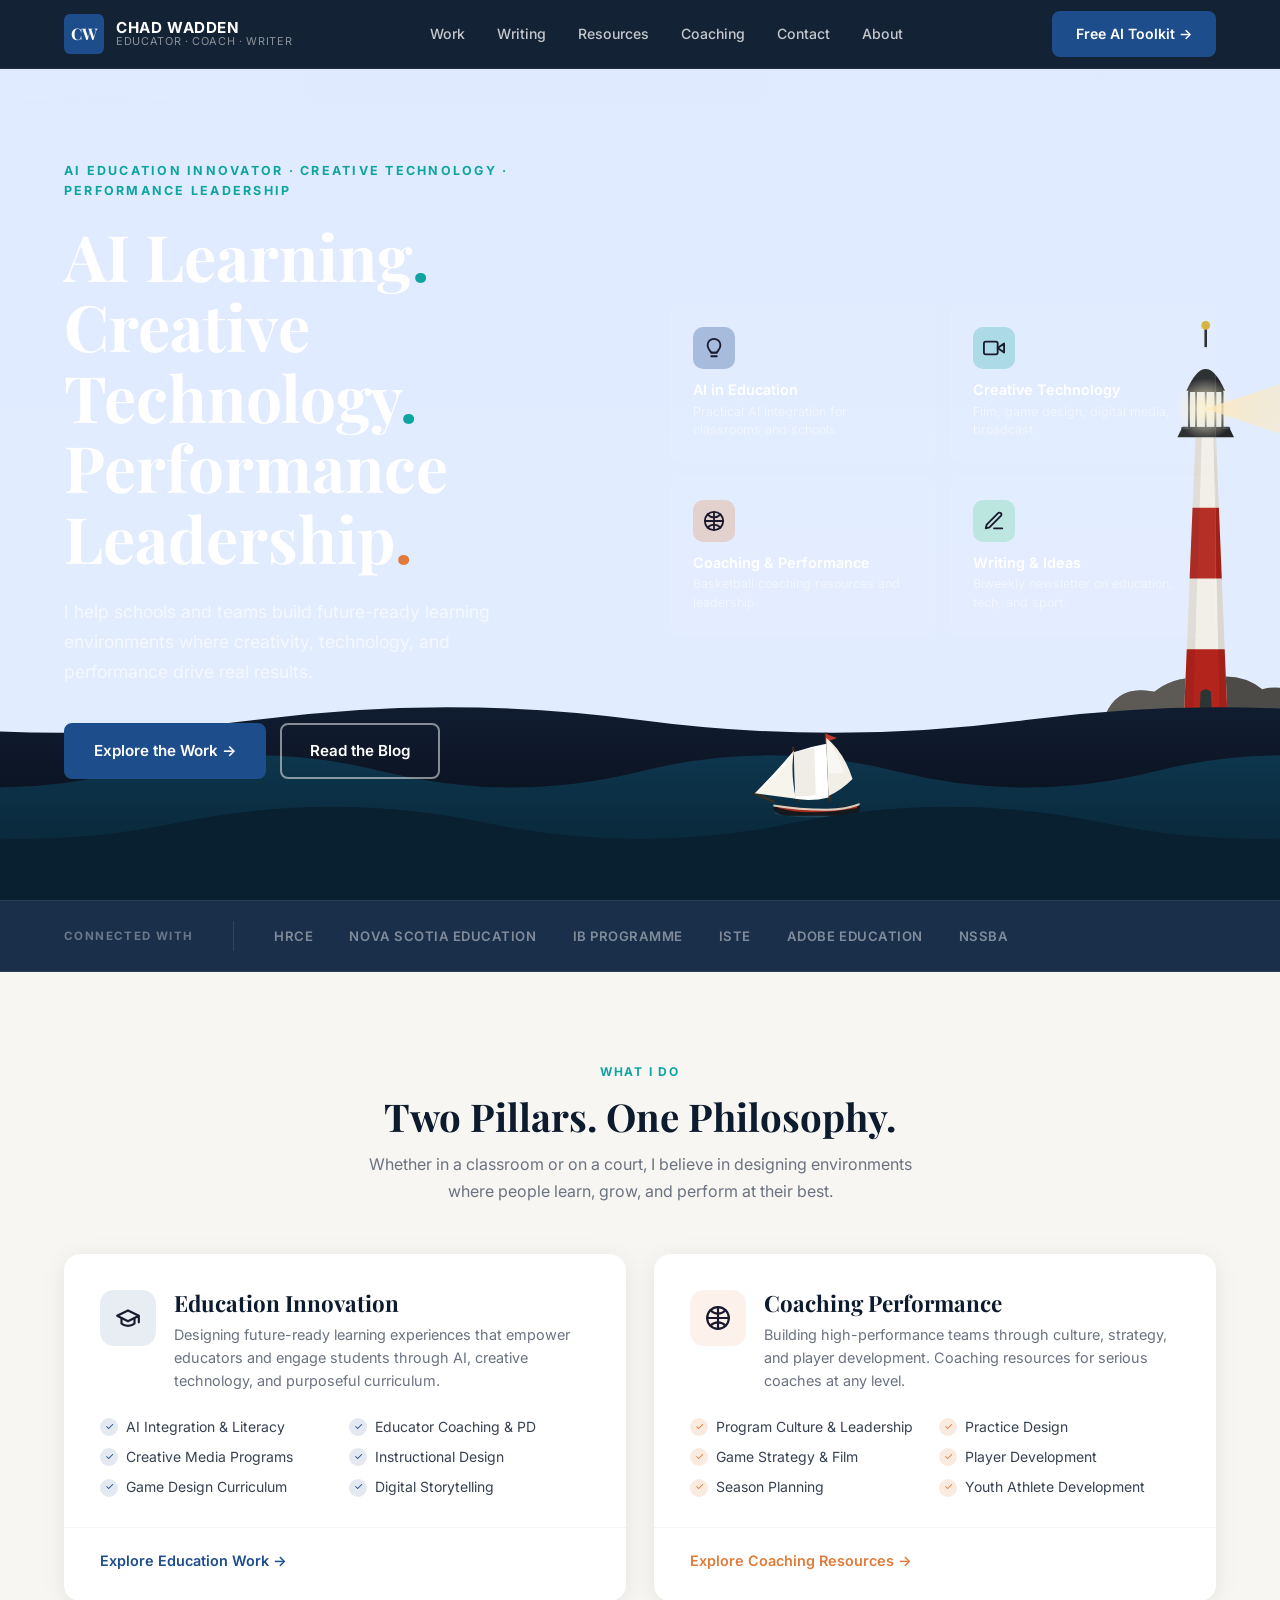
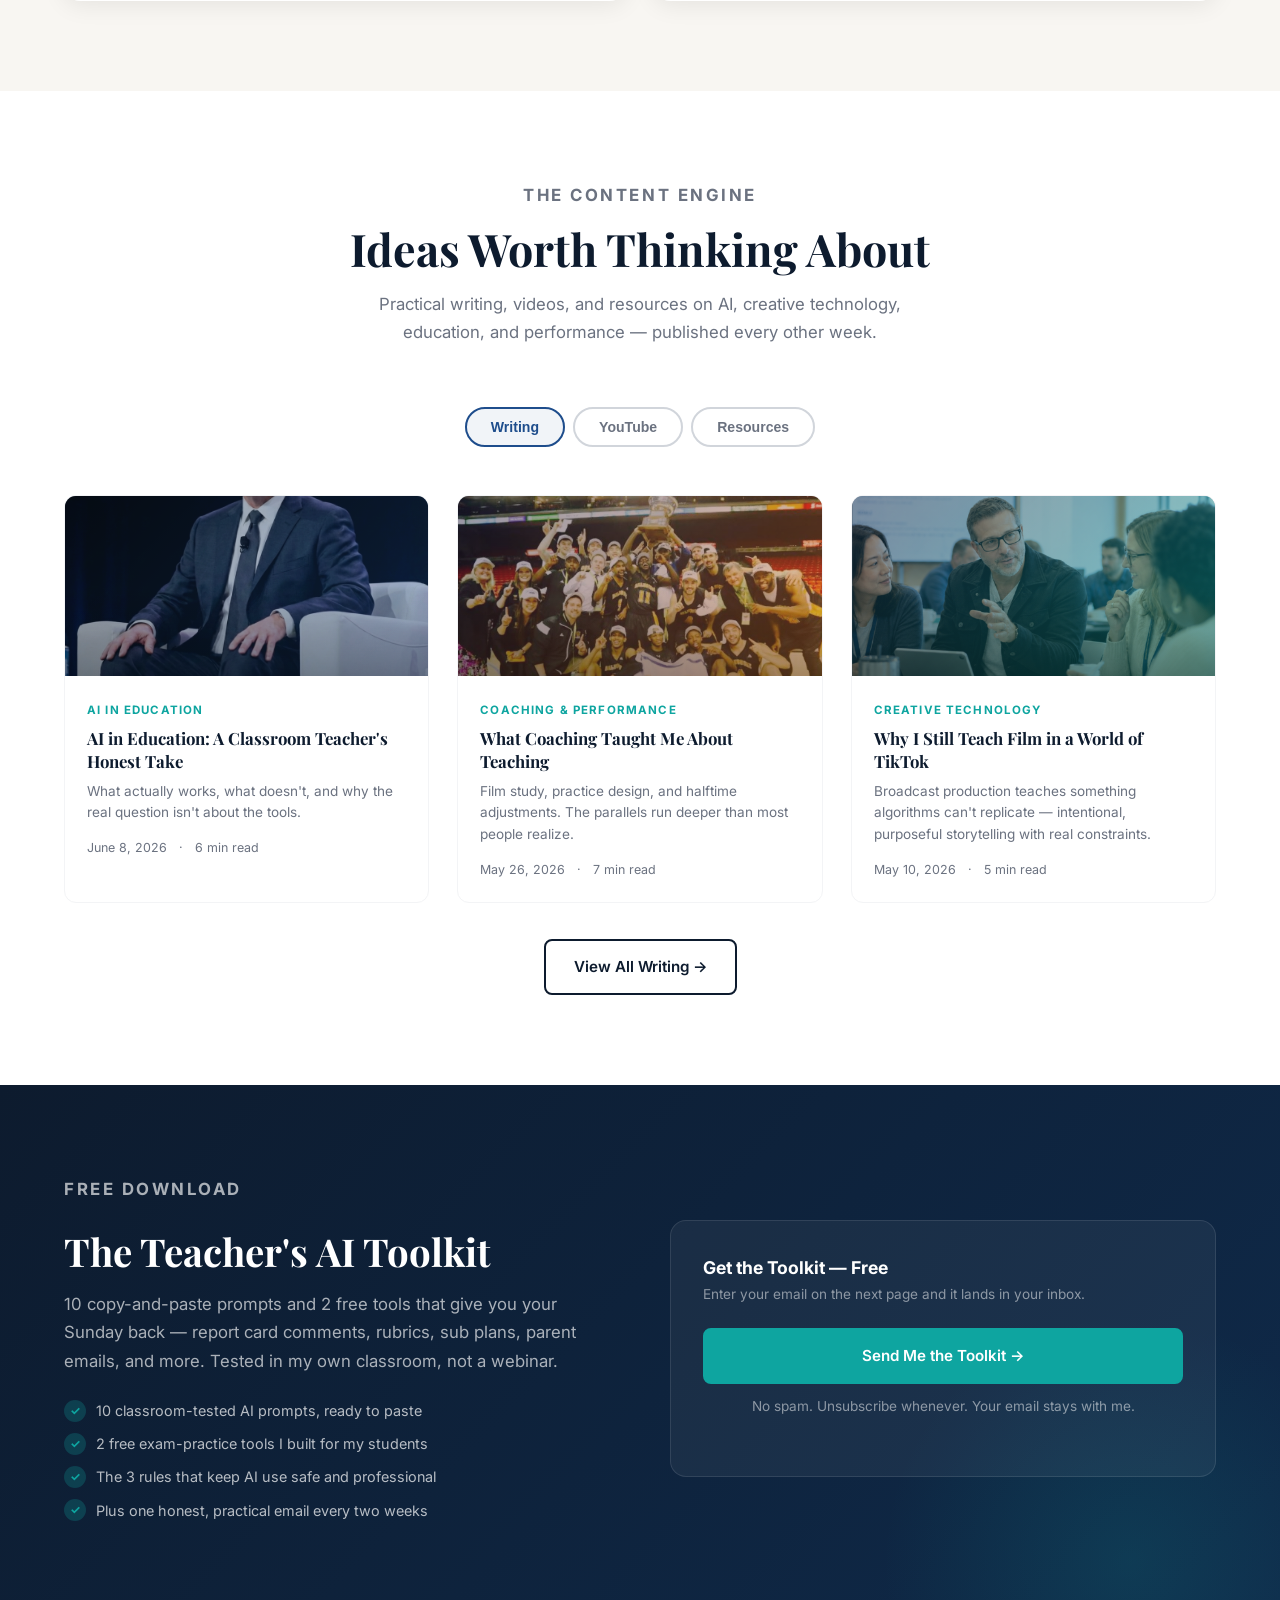
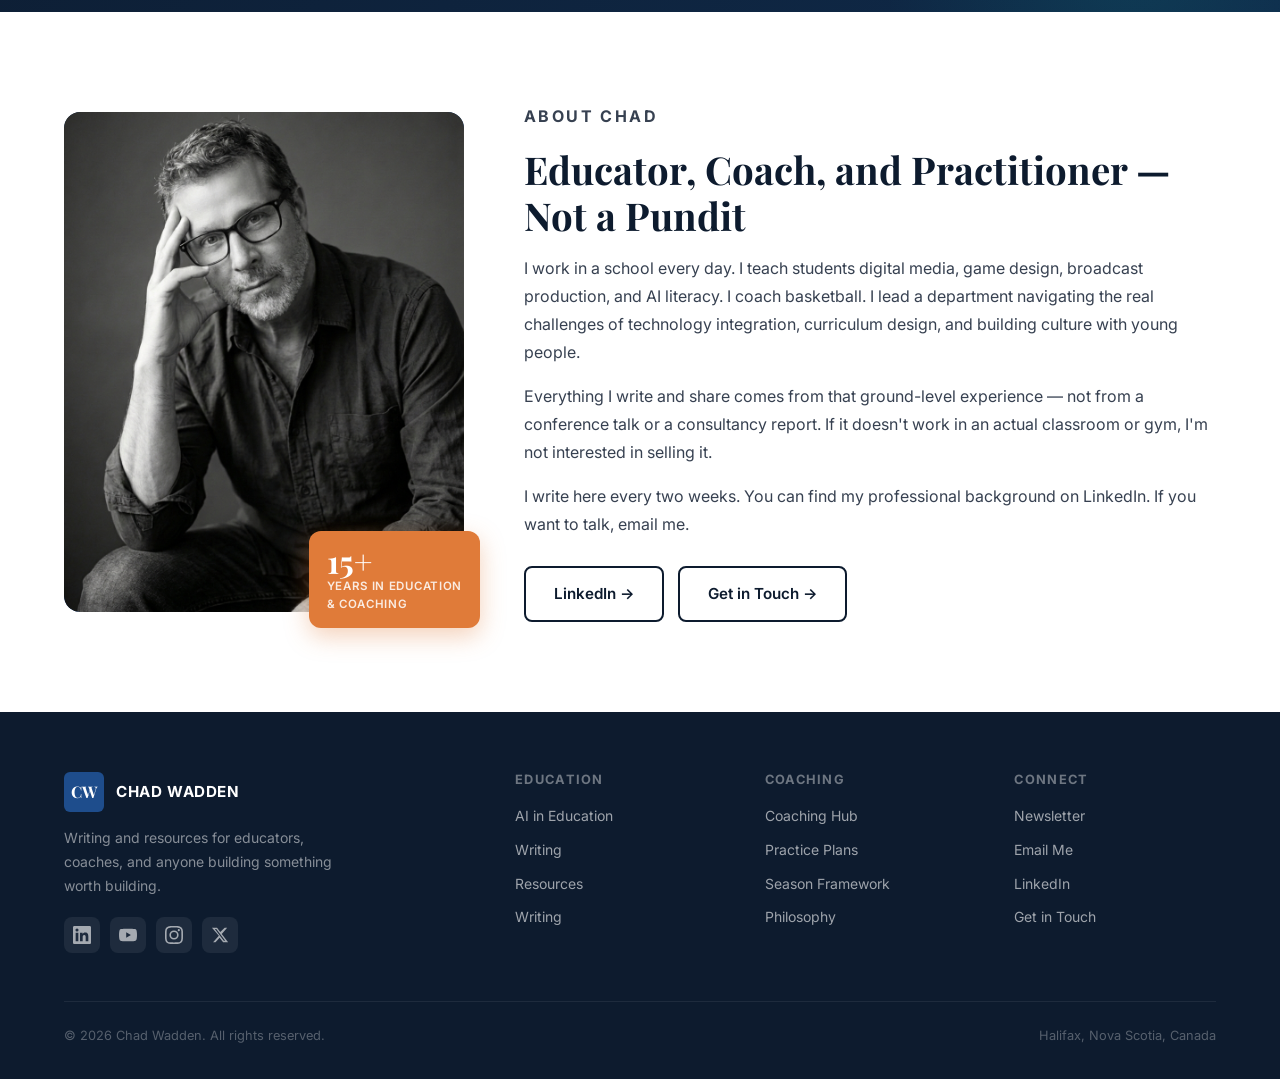
==== index.html @ 3db41a9b "Redesign lighthouse tower to look like a real lighthouse Was a straight rectangle with six thin even" ====
<!DOCTYPE html>
<html lang="en">
<head>
  <meta charset="UTF-8">
  <meta name="viewport" content="width=device-width, initial-scale=1.0">
  <title>Chad Wadden — AI Learning. Creative Technology. Performance Leadership.</title>
  <meta name="description" content="Educator, department head, coach, and writer. Helping schools and teams build future-ready learning environments where creativity, technology, and performance drive real results.">
  <meta name="author" content="Chad Wadden">

  <!-- Open Graph -->
  <meta property="og:title" content="Chad Wadden">
  <meta property="og:description" content="AI Learning. Creative Technology. Performance Leadership.">
  <meta property="og:type" content="website">
  <meta property="og:url" content="https://chadwadden.ca">

  <!-- Fonts -->
  <link rel="icon" href="/favicon.svg" type="image/svg+xml">
  <link rel="preconnect" href="https://fonts.googleapis.com">
  <link rel="preconnect" href="https://fonts.gstatic.com" crossorigin>
  <link href="https://fonts.googleapis.com/css2?family=Playfair+Display:wght@700&family=Inter:wght@400;500;600;700&display=swap" rel="stylesheet">

  <link rel="stylesheet" href="css/style.css">
  <!-- Google Analytics -->
  <script async src="https://www.googletagmanager.com/gtag/js?id=G-JR7LL2L3DE"></script>
  <script>
    window.dataLayer = window.dataLayer || [];
    function gtag(){dataLayer.push(arguments);}
    gtag('js', new Date());
    gtag('config', 'G-JR7LL2L3DE');
  </script>
</head>
<body>

  <!-- ============================================
       NAVIGATION
       ============================================ -->
  <nav id="navbar">
    <div class="nav-inner">
      <a href="/" class="nav-logo" aria-label="Chad Wadden Home">
        <div class="logo-mark">CW</div>
        <div class="logo-text">
          <span class="name">Chad Wadden</span>
          <span class="tagline-sm">Educator · Coach · Writer</span>
        </div>
      </a>

      <ul class="nav-links">
        <li><a href="#pillars">Work</a></li>
        <li><a href="blog/">Writing</a></li>
        <li><a href="resources/">Resources</a></li>
        <li><a href="coaching/">Coaching</a></li>
        <li><a href="mailto:chad.aigroove@gmail.com">Contact</a></li>
        <li><a href="#about-strip">About</a></li>
      </ul>

      <div class="nav-cta">
        <a href="https://chad-wadden.kit.com/608f830f78" class="btn btn-primary">Free AI Toolkit →</a>
      </div>

      <button class="nav-hamburger" id="hamburger" aria-label="Open menu">
        <span></span><span></span><span></span>
      </button>
    </div>
  </nav>

  <!-- ============================================
       HERO
       ============================================ -->
  <section id="hero">
    <div class="hero-scene" aria-hidden="true">
      <svg viewBox="0 0 1200 700" preserveAspectRatio="xMidYMax slice" xmlns="http://www.w3.org/2000/svg">
        <defs>
          <linearGradient id="skyStorm" x1="0" y1="0" x2="0" y2="1">
            <stop offset="0%" stop-color="#0a0f1c"/>
            <stop offset="55%" stop-color="#131f33"/>
            <stop offset="100%" stop-color="#1a2f4a"/>
          </linearGradient>
          <linearGradient id="skyCalm" x1="0" y1="0" x2="0" y2="1">
            <stop offset="0%" stop-color="#0d1b2e"/>
            <stop offset="55%" stop-color="#0f2e42"/>
            <stop offset="100%" stop-color="#0ea5a0" stop-opacity="0.35"/>
          </linearGradient>
          <linearGradient id="waterStorm" x1="0" y1="0" x2="0" y2="1">
            <stop offset="0%" stop-color="#101c30"/>
            <stop offset="100%" stop-color="#060a12"/>
          </linearGradient>
          <linearGradient id="waterCalm" x1="0" y1="0" x2="0" y2="1">
            <stop offset="0%" stop-color="#0d3b52"/>
            <stop offset="100%" stop-color="#082436"/>
          </linearGradient>
          <radialGradient id="beamGrad" cx="0%" cy="50%" r="100%">
            <stop offset="0%" stop-color="#ffe9b8" stop-opacity="0.85"/>
            <stop offset="100%" stop-color="#ffe9b8" stop-opacity="0"/>
          </radialGradient>
          <radialGradient id="lampGlow" cx="50%" cy="50%" r="50%">
            <stop offset="0%" stop-color="#fff3d0" stop-opacity="1"/>
            <stop offset="100%" stop-color="#fff3d0" stop-opacity="0"/>
          </radialGradient>
        </defs>

        <!-- sky -->
        <rect class="scene-sky-storm" x="0" y="0" width="1200" height="700" fill="url(#skyStorm)"/>
        <rect class="scene-sky-calm" x="0" y="0" width="1200" height="700" fill="url(#skyCalm)"/>

        <!-- stars (fade in as storm clears) -->
        <g class="scene-stars">
          <circle cx="120" cy="80" r="1.6" fill="#fff"/>
          <circle cx="260" cy="140" r="1.2" fill="#fff"/>
          <circle cx="420" cy="60" r="1.4" fill="#fff"/>
          <circle cx="610" cy="120" r="1.1" fill="#fff"/>
          <circle cx="760" cy="70" r="1.6" fill="#fff"/>
          <circle cx="340" cy="200" r="1" fill="#fff"/>
          <circle cx="880" cy="150" r="1.3" fill="#fff"/>
          <circle cx="1000" cy="90" r="1.5" fill="#fff"/>
        </g>

        <!-- storm clouds (fade out) -->
        <g class="scene-clouds" fill="#0a1220">
          <ellipse cx="180" cy="110" rx="140" ry="34" opacity="0.6"/>
          <ellipse cx="520" cy="70" rx="180" ry="40" opacity="0.55"/>
          <ellipse cx="900" cy="120" rx="160" ry="36" opacity="0.5"/>
          <ellipse cx="1080" cy="60" rx="120" ry="28" opacity="0.5"/>
        </g>

        <!-- lightning flash overlay -->
        <g class="scene-storm-fx">
          <rect class="scene-lightning" x="0" y="0" width="1200" height="700" fill="#dfe9ff"/>
        </g>

        <!-- lighthouse -->
        <g class="scene-lighthouse">
          <!-- rocky point the lighthouse stands on -->
          <path d="M 962,556 Q 972,532 1000,538 Q 1018,524 1042,528 Q 1066,522 1084,536 Q 1108,530 1120,552 Q 1130,574 1116,600 Q 1104,626 1076,640 Q 1050,652 1024,644 Q 994,636 976,612 Q 958,588 962,556 Z" fill="#4d4b47"/>
          <path d="M 962,556 Q 972,532 1000,538 Q 1018,524 1042,528 Q 1038,558 1020,582 Q 998,604 976,612 Q 958,588 962,556 Z" fill="#66635c" opacity="0.65"/>
          <path d="M 1024,644 Q 1050,652 1076,640 Q 1104,626 1116,600 Q 1104,618 1082,630 Q 1054,642 1024,644 Z" fill="#2b2a27" opacity="0.55"/>
          <ellipse cx="960" cy="602" rx="10" ry="6" fill="#3a3936" opacity="0.8"/>
          <ellipse cx="1118" cy="588" rx="8" ry="5" fill="#3a3936" opacity="0.7"/>
          <!-- tapered tower: wider at the base, narrow at the gallery -->
          <path d="M 1023,560 L 1032,340 L 1048,340 L 1057,560 Z" fill="#f2efe8"/>
          <path d="M 1023,560 L 1025.25,505 L 1054.75,505 L 1057,560 Z" fill="#b3241c"/>
          <path d="M 1027.5,450 L 1029.75,395 L 1050.25,395 L 1052.5,450 Z" fill="#b3241c"/>
          <!-- subtle shaded side for roundness -->
          <path d="M 1023,560 L 1032,340 L 1037,340 L 1030,560 Z" fill="#000000" opacity="0.08"/>
          <path d="M 1046,340 L 1048,340 L 1057,560 L 1051,560 Z" fill="#000000" opacity="0.1"/>
          <!-- door -->
          <path d="M 1035,560 L 1036,538 Q 1040,534 1044,538 L 1045,560 Z" fill="#2d3436"/>
          <!-- gallery (walkway ring below the lamp room) -->
          <path d="M 1018,340 L 1062,340 L 1058,332 L 1022,332 Z" fill="#232629"/>
          <line x1="1021" y1="333" x2="1059" y2="333" stroke="#3a3f44" stroke-width="1.4"/>
          <!-- lamp room: glassed lantern -->
          <rect x="1027" y="304" width="26" height="29" rx="1" fill="#dce7ee" opacity="0.55"/>
          <rect x="1027" y="304" width="26" height="29" rx="1" fill="none" stroke="#232629" stroke-width="1.6"/>
          <line x1="1032.5" y1="304" x2="1032.5" y2="333" stroke="#232629" stroke-width="1.4"/>
          <line x1="1040" y1="304" x2="1040" y2="333" stroke="#232629" stroke-width="1.4"/>
          <line x1="1047.5" y1="304" x2="1047.5" y2="333" stroke="#232629" stroke-width="1.4"/>
          <!-- domed roof -->
          <path d="M 1025,304 Q 1040,270 1055,304 Z" fill="#232629"/>
          <!-- finial -->
          <line x1="1040" y1="270" x2="1040" y2="256" stroke="#232629" stroke-width="2"/>
          <circle cx="1040" cy="253" r="3.4" fill="#d4af37"/>
          <circle class="scene-lamp-glow" cx="1040" cy="318" r="24" fill="url(#lampGlow)"/>
          <g class="scene-beam" style="transform-origin: 1040px 318px;">
            <polygon points="1040,318 1220,258 1220,378" fill="url(#beamGrad)"/>
          </g>
        </g>

        <!-- water layers (parallax + storm/calm crossfade). Each path extends one
             extra hump past the viewBox on both sides so the drift animation
             never scrolls past the end of the shape and shows a seam. -->
        <g class="scene-wave-back">
          <path d="M-300,560 Q-150,540 0,560 T300,560 T600,560 T900,560 T1200,560 T1500,560 V700 H-300 Z" fill="url(#waterStorm)"/>
        </g>
        <g class="scene-wave-mid">
          <path d="M-200,600 Q-100,575 0,600 T200,600 T400,600 T600,600 T800,600 T1000,600 T1200,600 T1400,600 V700 H-200 Z" fill="url(#waterCalm)" opacity="0.85"/>
        </g>

        <!-- the Bluenose — a nod to home, position driven by scroll progress via CSS var --p -->
        <g class="scene-ship">
          <g class="scene-ship-tilt">
            <!-- wake -->
            <ellipse cx="-6" cy="26" rx="58" ry="6" fill="#dfe9ff" opacity="0.12"/>
            <!-- hull -->
            <path d="M -66 14 Q -68 26 -50 30 L 44 30 Q 60 26 56 12 Q 20 22 -10 22 Q -42 22 -66 14 Z" fill="#15181c"/>
            <path d="M -60 15 Q -20 21 20 21 Q 42 21 54 14 L 52 19 Q 20 25 -12 25 Q -40 25 -58 19 Z" fill="#a52a1e"/>
            <path d="M -66 14 Q -30 20 10 20 Q 36 20 56 12 L 56 15 Q 34 23 8 23 Q -32 23 -66 17 Z" fill="#e8e2d0" opacity="0.9"/>
            <!-- bowsprit -->
            <path d="M -66 10 L -92 -2" stroke="#3d2e1f" stroke-width="3.4" stroke-linecap="round"/>
            <!-- foremast -->
            <path d="M -30 8 L -38 -66" stroke="#3d2e1f" stroke-width="3.2" stroke-linecap="round"/>
            <!-- mainmast -->
            <path d="M 14 8 L 8 -86" stroke="#3d2e1f" stroke-width="3.4" stroke-linecap="round"/>
            <!-- pennant -->
            <path d="M 8 -86 L 24 -80 L 8 -74 Z" fill="#c0392b"/>
            <!-- jib (bowsprit to foremast) -->
            <path d="M -92 -2 Q -60 -34 -37 -62 Q -42 -30 -34 6 Z" fill="#f7f4ec"/>
            <path d="M -92 -2 Q -60 -34 -37 -62 L -50 -40 Q -66 -20 -92 -2 Z" fill="#ffffff" opacity="0.55"/>
            <!-- foresail (gaff-rigged, foremast to mainmast) -->
            <path d="M -37 -60 Q -14 -68 9 -72 L 12 4 Q -12 10 -35 6 Z" fill="#ffffff"/>
            <path d="M -37 -60 Q -22 -64 -8 -66 L -6 0 Q -22 4 -35 2 Z" fill="#e9e6dc" opacity="0.7"/>
            <!-- mainsail (mainmast aft) -->
            <path d="M 9 -80 Q 34 -60 46 -22 Q 30 -6 12 2 L 9 -74 Z" fill="#f2efe6"/>
            <path d="M 9 -80 Q 24 -62 34 -30 L 12 -30 Z" fill="#ffffff" opacity="0.5"/>
          </g>
        </g>

        <!-- lobster: pops up once the water's calm -->
        <g class="scene-lobster-wrap">
          <g class="scene-lobster" transform="translate(580,648)">
            <ellipse cx="0" cy="6" rx="15" ry="3" fill="#0a1a26" opacity="0.3"/>
            <path d="M -8,6 Q -12,-8 -5,-16 Q 0,-19 5,-16 Q 12,-8 8,6 Q 0,10 -8,6 Z" fill="#c0392b"/>
            <path d="M -3,-15 Q -6,-6 -3,3" stroke="#a53125" stroke-width="1.4" fill="none"/>
            <path d="M 3,-15 Q 6,-6 3,3" stroke="#a53125" stroke-width="1.4" fill="none"/>
            <circle cx="-7" cy="-16" r="3.4" fill="#c0392b"/>
            <circle cx="7" cy="-16" r="3.4" fill="#c0392b"/>
            <path d="M -10,-18 L -14,-22 M -4,-19 L -6,-24" stroke="#c0392b" stroke-width="1.6" stroke-linecap="round"/>
            <path d="M 10,-18 L 14,-22 M 4,-19 L 6,-24" stroke="#c0392b" stroke-width="1.6" stroke-linecap="round"/>
          </g>
        </g>

        <g class="scene-wave-front">
          <path d="M-240,640 Q-120,615 0,640 T240,640 T480,640 T720,640 T960,640 T1200,640 T1440,640 V700 H-240 Z" fill="#082030"/>
        </g>
      </svg>
    </div>

    <div class="container">
      <div class="hero-inner">

        <!-- Left: text -->
        <div class="hero-text">
          <p class="hero-eyebrow">AI Education Innovator · Creative Technology · Performance Leadership</p>

          <h1 class="hero-headline">
            <span class="line">AI Learning<span class="dot">.</span></span>
            <span class="line">Creative Technology<span class="dot">.</span></span>
            <span class="line">Performance Leadership<span class="dot-orange">.</span></span>
          </h1>

          <p class="hero-sub">
            I help schools and teams build future-ready learning environments where creativity, technology, and performance drive real results.
          </p>

          <div class="hero-actions">
            <a href="#pillars" class="btn btn-primary">Explore the Work →</a>
            <a href="blog/" class="btn btn-outline-white">Read the Blog</a>
          </div>
        </div>

        <!-- Right: feature cards -->
        <div class="hero-visual">
          <div class="hero-card">
            <div class="hero-card-icon blue">
              <svg width="22" height="22" viewBox="0 0 24 24" fill="none" stroke="currentColor" stroke-width="2" stroke-linecap="round" stroke-linejoin="round"><path d="M12 2a7 7 0 0 1 7 7c0 4-3 6-4 8H9c-1-2-4-4-4-8a7 7 0 0 1 7-7z"/><path d="M9 17h6"/><path d="M9 21h6"/></svg>
            </div>
            <h4>AI in Education</h4>
            <p>Practical AI integration for classrooms and schools</p>
          </div>
          <div class="hero-card">
            <div class="hero-card-icon teal">
              <svg width="22" height="22" viewBox="0 0 24 24" fill="none" stroke="currentColor" stroke-width="2" stroke-linecap="round" stroke-linejoin="round"><polygon points="23 7 16 12 23 17 23 7"/><rect x="1" y="5" width="15" height="14" rx="2" ry="2"/></svg>
            </div>
            <h4>Creative Technology</h4>
            <p>Film, game design, digital media, broadcast</p>
          </div>
          <div class="hero-card">
            <div class="hero-card-icon orange">
              <svg width="22" height="22" viewBox="0 0 24 24" fill="none" stroke="currentColor" stroke-width="2" stroke-linecap="round" stroke-linejoin="round"><circle cx="12" cy="12" r="10"/><path d="M4.93 4.93c4.08 4.08 10.06 4.08 14.14 0"/><path d="M4.93 19.07c4.08-4.08 10.06-4.08 14.14 0"/><line x1="12" y1="2" x2="12" y2="22"/><line x1="2" y1="12" x2="22" y2="12"/></svg>
            </div>
            <h4>Coaching & Performance</h4>
            <p>Basketball coaching resources and leadership</p>
          </div>
          <div class="hero-card">
            <div class="hero-card-icon green">
              <svg width="22" height="22" viewBox="0 0 24 24" fill="none" stroke="currentColor" stroke-width="2" stroke-linecap="round" stroke-linejoin="round"><path d="M12 20h9"/><path d="M16.5 3.5a2.121 2.121 0 0 1 3 3L7 19l-4 1 1-4L16.5 3.5z"/></svg>
            </div>
            <h4>Writing & Ideas</h4>
            <p>Biweekly newsletter on education, tech, and sport</p>
          </div>
        </div>

      </div>
    </div>
  </section>

  <!-- ============================================
       TRUST BAR
       ============================================ -->
  <div id="trust-bar">
    <div class="trust-inner">
      <span class="trust-label">Connected with</span>
      <div class="trust-divider"></div>
      <div class="trust-logos">
        <span class="trust-item">HRCE</span>
        <span class="trust-item">Nova Scotia Education</span>
        <span class="trust-item">IB Programme</span>
        <span class="trust-item">ISTE</span>
        <span class="trust-item">Adobe Education</span>
        <span class="trust-item">NSSBA</span>
      </div>
    </div>
  </div>

  <!-- ============================================
       TWO PILLARS
       ============================================ -->
  <section id="pillars">
    <div class="container">
      <p class="section-label" style="text-align:center">What I Do</p>
      <h2 style="text-align:center;font-size:clamp(1.8rem,3vw,2.6rem);color:var(--navy);margin-bottom:12px">Two Pillars. One Philosophy.</h2>
      <p style="text-align:center;color:var(--gray-500);max-width:560px;margin:0 auto 48px;line-height:1.7">
        Whether in a classroom or on a court, I believe in designing environments where people learn, grow, and perform at their best.
      </p>

      <div class="pillars-grid">

        <!-- Education Pillar -->
        <div class="pillar-card">
          <div class="pillar-header">
            <div class="pillar-icon education">
              <svg width="26" height="26" viewBox="0 0 24 24" fill="none" stroke="currentColor" stroke-width="2" stroke-linecap="round" stroke-linejoin="round"><path d="M22 10v6M2 10l10-5 10 5-10 5z"/><path d="M6 12v5c3 3 9 3 12 0v-5"/></svg>
            </div>
            <div class="pillar-header-text">
              <h3>Education Innovation</h3>
              <p>Designing future-ready learning experiences that empower educators and engage students through AI, creative technology, and purposeful curriculum.</p>
            </div>
          </div>
          <div class="pillar-features">
            <span class="pillar-feature"><span class="check blue">✓</span> AI Integration &amp; Literacy</span>
            <span class="pillar-feature"><span class="check blue">✓</span> Educator Coaching &amp; PD</span>
            <span class="pillar-feature"><span class="check blue">✓</span> Creative Media Programs</span>
            <span class="pillar-feature"><span class="check blue">✓</span> Instructional Design</span>
            <span class="pillar-feature"><span class="check blue">✓</span> Game Design Curriculum</span>
            <span class="pillar-feature"><span class="check blue">✓</span> Digital Storytelling</span>
          </div>
          <div class="pillar-footer">
            <a href="#content-engine" class="pillar-link blue-link">Explore Education Work →</a>
          </div>
        </div>

        <!-- Coaching Pillar -->
        <div class="pillar-card">
          <div class="pillar-header">
            <div class="pillar-icon coaching">
              <svg width="26" height="26" viewBox="0 0 24 24" fill="none" stroke="currentColor" stroke-width="2" stroke-linecap="round" stroke-linejoin="round"><circle cx="12" cy="12" r="10"/><path d="M4.93 4.93c4.08 4.08 10.06 4.08 14.14 0"/><path d="M4.93 19.07c4.08-4.08 10.06-4.08 14.14 0"/><line x1="12" y1="2" x2="12" y2="22"/><line x1="2" y1="12" x2="22" y2="12"/></svg>
            </div>
            <div class="pillar-header-text">
              <h3>Coaching Performance</h3>
              <p>Building high-performance teams through culture, strategy, and player development. Coaching resources for serious coaches at any level.</p>
            </div>
          </div>
          <div class="pillar-features">
            <span class="pillar-feature"><span class="check orange">✓</span> Program Culture &amp; Leadership</span>
            <span class="pillar-feature"><span class="check orange">✓</span> Practice Design</span>
            <span class="pillar-feature"><span class="check orange">✓</span> Game Strategy &amp; Film</span>
            <span class="pillar-feature"><span class="check orange">✓</span> Player Development</span>
            <span class="pillar-feature"><span class="check orange">✓</span> Season Planning</span>
            <span class="pillar-feature"><span class="check orange">✓</span> Youth Athlete Development</span>
          </div>
          <div class="pillar-footer">
            <a href="coaching/" class="pillar-link orange-link">Explore Coaching Resources →</a>
          </div>
        </div>

      </div>
    </div>
  </section>

  <!-- ============================================
       CONTENT ENGINE
       ============================================ -->
  <section id="content-engine">
    <div class="container">
      <div class="content-engine-header">
        <p class="section-label">The Content Engine</p>
        <h2>Ideas Worth Thinking About</h2>
        <p>Practical writing, videos, and resources on AI, creative technology, education, and performance — published every other week.</p>
      </div>

      <!-- Tabs -->
      <div class="content-tabs">
        <button class="tab-btn active" data-tab="writing">Writing</button>
        <button class="tab-btn" data-tab="youtube">YouTube</button>
        <button class="tab-btn" data-tab="resources">Resources</button>
      </div>

      <!-- Writing Tab -->
      <div class="tab-panel active" id="tab-writing">
        <div class="blog-grid">

          <article class="blog-card">
            <a href="blog/ai-in-education-honest-take.html" style="text-decoration:none">
            <div class="blog-card-img" style="background:linear-gradient(135deg,#0d1b2e,#1e4d8c)">
              <img src="images/chad-wadden-speaking.PNG" alt="" style="width:100%;height:100%;object-fit:cover;opacity:0.6;">
            </div>
            <div class="blog-card-body">
              <span class="blog-tag">AI in Education</span>
              <h3>AI in Education: A Classroom Teacher's Honest Take</h3>
              <p>What actually works, what doesn't, and why the real question isn't about the tools.</p>
              <div class="blog-meta">
                <span>June 8, 2026</span><span>·</span><span>6 min read</span>
              </div>
            </div>
            </a>
          </article>

          <article class="blog-card">
            <a href="blog/what-coaching-taught-me-about-teaching.html" style="text-decoration:none">
            <div class="blog-card-img" style="background:linear-gradient(135deg,#1a1a3e,#e07b39)">
              <img src="images/chad-basketball.JPG" alt="" style="width:100%;height:100%;object-fit:cover;opacity:0.55;">
            </div>
            <div class="blog-card-body">
              <span class="blog-tag">Coaching &amp; Performance</span>
              <h3>What Coaching Taught Me About Teaching</h3>
              <p>Film study, practice design, and halftime adjustments. The parallels run deeper than most people realize.</p>
              <div class="blog-meta">
                <span>May 26, 2026</span><span>·</span><span>7 min read</span>
              </div>
            </div>
            </a>
          </article>

          <article class="blog-card">
            <a href="blog/why-i-still-teach-film.html" style="text-decoration:none">
            <div class="blog-card-img" style="background:linear-gradient(135deg,#1a2f4a,#0ea5a0)">
              <img src="images/chad-teachers.png" alt="" style="width:100%;height:100%;object-fit:cover;opacity:0.5;">
            </div>
            <div class="blog-card-body">
              <span class="blog-tag">Creative Technology</span>
              <h3>Why I Still Teach Film in a World of TikTok</h3>
              <p>Broadcast production teaches something algorithms can't replicate — intentional, purposeful storytelling with real constraints.</p>
              <div class="blog-meta">
                <span>May 10, 2026</span><span>·</span><span>5 min read</span>
              </div>
            </div>
            </a>
          </article>

        </div>

        <div style="text-align:center;margin-top:36px">
          <a href="blog/" class="btn btn-secondary">View All Writing →</a>
        </div>
      </div>

      <!-- YouTube Tab -->
      <div class="tab-panel" id="tab-youtube">
        <div class="youtube-grid">

          <div class="yt-card featured">
            <div class="yt-thumbnail">
              <div class="yt-play">▶</div>
            </div>
            <div class="yt-info">
              <h4>Getting Started with AI in Your Classroom — Practical First Steps</h4>
              <span>Most recent · 18 min</span>
            </div>
          </div>

          <div class="yt-card">
            <div class="yt-thumbnail" style="background:linear-gradient(135deg,#0ea5a0,#0d1b2e)">
              <div class="yt-play" style="width:38px;height:38px;font-size:0.9rem">▶</div>
            </div>
            <div class="yt-info">
              <h4>Game Design as a Learning Framework</h4>
              <span>12 min</span>
            </div>
          </div>

          <div class="yt-card">
            <div class="yt-thumbnail" style="background:linear-gradient(135deg,#e07b39,#1a1a3e)">
              <div class="yt-play" style="width:38px;height:38px;font-size:0.9rem">▶</div>
            </div>
            <div class="yt-info">
              <h4>Practice Planning for Youth Basketball Coaches</h4>
              <span>15 min</span>
            </div>
          </div>

          <div class="yt-card">
            <div class="yt-thumbnail" style="background:linear-gradient(135deg,#1e4d8c,#0ea5a0)">
              <div class="yt-play" style="width:38px;height:38px;font-size:0.9rem">▶</div>
            </div>
            <div class="yt-info">
              <h4>Digital Media Production: Start to Finish</h4>
              <span>22 min</span>
            </div>
          </div>

          <div class="yt-card">
            <div class="yt-thumbnail" style="background:linear-gradient(135deg,#0d1b2e,#c9a84c)">
              <div class="yt-play" style="width:38px;height:38px;font-size:0.9rem">▶</div>
            </div>
            <div class="yt-info">
              <h4>IB Digital Society — What Students Need to Know</h4>
              <span>9 min</span>
            </div>
          </div>

        </div>

        <div style="text-align:center;margin-top:36px">
          <a href="https://www.youtube.com/@ChadWaddenAIGroove" target="_blank" rel="noopener" class="btn btn-secondary">Subscribe on YouTube →</a>
        </div>
      </div>

      <!-- Resources Tab -->
      <div class="tab-panel" id="tab-resources">
        <div class="resources-grid">

          <div class="resource-card">
            <div class="resource-icon"><svg width="24" height="24" viewBox="0 0 24 24" fill="none" stroke="currentColor" stroke-width="2" stroke-linecap="round" stroke-linejoin="round"><path d="M12 2a7 7 0 0 1 7 7c0 4-3 6-4 8H9c-1-2-4-4-4-8a7 7 0 0 1 7-7z"/><path d="M9 17h6"/><path d="M9 21h6"/></svg></div>
            <span class="resource-badge free">Free</span>
            <h4>AI Classroom Starter Kit</h4>
            <p>Prompts, tools, and a one-page framework for your first week using AI.</p>
            <a href="https://chad-wadden.kit.com/608f830f78" class="resource-btn free-btn">Download Free →</a>
          </div>

          <div class="resource-card">
            <div class="resource-icon"><svg width="24" height="24" viewBox="0 0 24 24" fill="none" stroke="currentColor" stroke-width="2" stroke-linecap="round" stroke-linejoin="round"><polygon points="23 7 16 12 23 17 23 7"/><rect x="1" y="5" width="15" height="14" rx="2" ry="2"/></svg></div>
            <span class="resource-badge free">Free</span>
            <h4>Digital Media Unit Plan</h4>
            <p>Full unit structure for a secondary digital media or broadcast course.</p>
            <a href="https://chad-wadden.kit.com/608f830f78" class="resource-btn free-btn">Download Free →</a>
          </div>

          <div class="resource-card">
            <div class="resource-icon"><svg width="24" height="24" viewBox="0 0 24 24" fill="none" stroke="currentColor" stroke-width="2" stroke-linecap="round" stroke-linejoin="round"><circle cx="12" cy="12" r="10"/><path d="M4.93 4.93c4.08 4.08 10.06 4.08 14.14 0"/><path d="M4.93 19.07c4.08-4.08 10.06-4.08 14.14 0"/><line x1="12" y1="2" x2="12" y2="22"/><line x1="2" y1="12" x2="22" y2="12"/></svg></div>
            <span class="resource-badge free">Free</span>
            <h4>Practice Plan Templates</h4>
            <p>30/60/90-minute practice blueprints for youth and high school coaches.</p>
            <a href="https://chad-wadden.kit.com/608f830f78" class="resource-btn free-btn">Download Free →</a>
          </div>

          <div class="resource-card">
            <div class="resource-icon"><svg width="24" height="24" viewBox="0 0 24 24" fill="none" stroke="currentColor" stroke-width="2" stroke-linecap="round" stroke-linejoin="round"><path d="M14 2H6a2 2 0 0 0-2 2v16a2 2 0 0 0 2 2h12a2 2 0 0 0 2-2V8z"/><polyline points="14 2 14 8 20 8"/><line x1="16" y1="13" x2="8" y2="13"/><line x1="16" y1="17" x2="8" y2="17"/><polyline points="10 9 9 9 8 9"/></svg></div>
            <span class="resource-badge paid">Premium</span>
            <h4>Season Planning Framework</h4>
            <p>Full-season coaching playbook: culture, practice, game planning, evaluation.</p>
            <a href="resources/#season-planning" class="resource-btn">Get Access →</a>
          </div>

        </div>

        <div style="text-align:center;margin-top:36px">
          <a href="resources/" class="btn btn-secondary">View All Resources →</a>
        </div>
      </div>

    </div>
  </section>

  <!-- ============================================
       NEWSLETTER
       ============================================ -->
  <section id="newsletter">
    <div class="container">
      <div class="newsletter-inner">

        <div class="newsletter-content">
          <p class="section-label">Free Download</p>
          <h2>The Teacher's AI Toolkit</h2>
          <p>10 copy-and-paste prompts and 2 free tools that give you your Sunday back — report card comments, rubrics, sub plans, parent emails, and more. Tested in my own classroom, not a webinar.</p>
          <ul class="newsletter-bullets">
            <li>10 classroom-tested AI prompts, ready to paste</li>
            <li>2 free exam-practice tools I built for my students</li>
            <li>The 3 rules that keep AI use safe and professional</li>
            <li>Plus one honest, practical email every two weeks</li>
          </ul>
        </div>

        <div class="newsletter-form-wrap">
          <h3>Get the Toolkit — Free</h3>
          <p>Enter your email on the next page and it lands in your inbox.</p>

          <a href="https://chad-wadden.kit.com/608f830f78" class="btn btn-teal" style="width:100%;justify-content:center;margin-bottom:12px">
            Send Me the Toolkit →
          </a>
          <p class="form-disclaimer">No spam. Unsubscribe whenever. Your email stays with me.</p>
        </div>

      </div>
    </div>
  </section>


  <!-- ============================================
       ABOUT STRIP
       ============================================ -->
  <section id="about-strip">
    <div class="container">
      <div class="about-inner">

        <div class="about-photo-wrap">
          <div class="about-photo">
            <img src="images/chad-wadden-bw.PNG" alt="Chad Wadden" style="width:100%;height:100%;object-fit:cover;border-radius:inherit;">
          </div>
          <div class="about-badge">
            <div class="number">15+</div>
            <div class="label">Years in Education<br>&amp; Coaching</div>
          </div>
        </div>

        <div class="about-content">
          <p class="section-label">About Chad</p>
          <h2>Educator, Coach, and Practitioner — Not a Pundit</h2>
          <p>
            I work in a school every day. I teach students digital media, game design, broadcast production, and AI literacy. I coach basketball. I lead a department navigating the real challenges of technology integration, curriculum design, and building culture with young people.
          </p>
          <p>
            Everything I write and share comes from that ground-level experience — not from a conference talk or a consultancy report. If it doesn't work in an actual classroom or gym, I'm not interested in selling it.
          </p>
          <p>
            I write here every two weeks. You can find my professional background on LinkedIn. If you want to talk, email me.
          </p>
          <div class="about-links">
            <a href="https://www.linkedin.com/in/chad-wadden-36918b34/" target="_blank" rel="noopener" class="btn btn-secondary">LinkedIn →</a>
            <a href="mailto:chad.aigroove@gmail.com" class="btn btn-secondary">Get in Touch →</a>
          </div>
        </div>

      </div>
    </div>
  </section>

  <!-- ============================================
       FOOTER
       ============================================ -->
  <footer>
    <div class="container">
      <div class="footer-grid">

        <div class="footer-brand">
          <a href="/" class="nav-logo" style="text-decoration:none">
            <div class="logo-mark">CW</div>
            <div class="logo-text">
              <span class="name">Chad Wadden</span>
            </div>
          </a>
          <p>Writing and resources for educators, coaches, and anyone building something worth building.</p>
          <div class="social-links">
            <a href="https://www.linkedin.com/in/chad-wadden-36918b34/" class="social-link" target="_blank" rel="noopener" aria-label="LinkedIn">
              <svg width="18" height="18" viewBox="0 0 24 24" fill="currentColor"><path d="M20.447 20.452h-3.554v-5.569c0-1.328-.027-3.037-1.852-3.037-1.853 0-2.136 1.445-2.136 2.939v5.667H9.351V9h3.414v1.561h.046c.477-.9 1.637-1.85 3.37-1.85 3.601 0 4.267 2.37 4.267 5.455v6.286zM5.337 7.433a2.062 2.062 0 01-2.063-2.065 2.064 2.064 0 112.063 2.065zm1.782 13.019H3.555V9h3.564v11.452zM22.225 0H1.771C.792 0 0 .774 0 1.729v20.542C0 23.227.792 24 1.771 24h20.451C23.2 24 24 23.227 24 22.271V1.729C24 .774 23.2 0 22.222 0h.003z"/></svg>
            </a>
            <a href="https://www.youtube.com/@ChadWaddenAIGroove" class="social-link" target="_blank" rel="noopener" aria-label="YouTube">
              <svg width="18" height="18" viewBox="0 0 24 24" fill="currentColor"><path d="M23.495 6.205a3.007 3.007 0 00-2.088-2.088c-1.87-.501-9.396-.501-9.396-.501s-7.507-.01-9.396.501A3.007 3.007 0 00.527 6.205a31.247 31.247 0 00-.522 5.805 31.247 31.247 0 00.522 5.783 3.007 3.007 0 002.088 2.088c1.868.502 9.396.502 9.396.502s7.506 0 9.396-.502a3.007 3.007 0 002.088-2.088 31.247 31.247 0 00.5-5.783 31.247 31.247 0 00-.5-5.805zM9.609 15.601V8.408l6.264 3.602z"/></svg>
            </a>
            <a href="https://www.instagram.com/chadwaddenaigroove/" class="social-link" target="_blank" rel="noopener" aria-label="Instagram">
              <svg width="18" height="18" viewBox="0 0 24 24" fill="currentColor"><path d="M12 2.163c3.204 0 3.584.012 4.85.07 3.252.148 4.771 1.691 4.919 4.919.058 1.265.069 1.645.069 4.849 0 3.205-.012 3.584-.069 4.849-.149 3.225-1.664 4.771-4.919 4.919-1.266.058-1.644.07-4.85.07-3.204 0-3.584-.012-4.849-.07-3.26-.149-4.771-1.699-4.919-4.92-.058-1.265-.07-1.644-.07-4.849 0-3.204.013-3.583.07-4.849.149-3.227 1.664-4.771 4.919-4.919 1.266-.057 1.645-.069 4.849-.069zM12 0C8.741 0 8.333.014 7.053.072 2.695.272.273 2.69.073 7.052.014 8.333 0 8.741 0 12c0 3.259.014 3.668.072 4.948.2 4.358 2.618 6.78 6.98 6.98C8.333 23.986 8.741 24 12 24c3.259 0 3.668-.014 4.948-.072 4.354-.2 6.782-2.618 6.979-6.98.059-1.28.073-1.689.073-4.948 0-3.259-.014-3.667-.072-4.947-.196-4.354-2.617-6.78-6.979-6.98C15.668.014 15.259 0 12 0zm0 5.838a6.162 6.162 0 100 12.324 6.162 6.162 0 000-12.324zM12 16a4 4 0 110-8 4 4 0 010 8zm6.406-11.845a1.44 1.44 0 100 2.881 1.44 1.44 0 000-2.881z"/></svg>
            </a>
            <a href="https://x.com/cwaddenaigroove" class="social-link" target="_blank" rel="noopener" aria-label="X / Twitter">
              <svg width="18" height="18" viewBox="0 0 24 24" fill="currentColor"><path d="M18.244 2.25h3.308l-7.227 8.26 8.502 11.24H16.17l-4.714-6.231-5.401 6.231H2.748l7.73-8.835L1.254 2.25H8.08l4.261 5.632 5.903-5.632zm-1.161 17.52h1.833L7.084 4.126H5.117z"/></svg>
            </a>
          </div>
        </div>

        <div class="footer-col">
          <h4>Education</h4>
          <ul>
            <li><a href="#pillars">AI in Education</a></li>
            <li><a href="blog/">Writing</a></li>
            <li><a href="resources/">Resources</a></li>
            <li><a href="blog/">Writing</a></li>
          </ul>
        </div>

        <div class="footer-col">
          <h4>Coaching</h4>
          <ul>
            <li><a href="coaching/">Coaching Hub</a></li>
            <li><a href="coaching/#resources">Practice Plans</a></li>
            <li><a href="coaching/#resources">Season Framework</a></li>
            <li><a href="coaching/#philosophy">Philosophy</a></li>
          </ul>
        </div>

        <div class="footer-col">
          <h4>Connect</h4>
          <ul>
            <li><a href="https://chad-wadden.kit.com/608f830f78">Newsletter</a></li>
            <li><a href="mailto:chad.aigroove@gmail.com">Email Me</a></li>
            <li><a href="https://www.linkedin.com/in/chad-wadden-36918b34/" target="_blank" rel="noopener">LinkedIn</a></li>
            <li><a href="mailto:chad.aigroove@gmail.com">Get in Touch</a></li>
          </ul>
        </div>

      </div>

      <div class="footer-bottom">
        <span>© 2026 Chad Wadden. All rights reserved.</span>
        <span>Halifax, Nova Scotia, Canada</span>
      </div>
    </div>
  </footer>

  <script src="js/main.js"></script>
</body>
</html>
---- css/style.css ----
/* ============================================
   CHAD WADDEN — Personal Brand Site
   chadwadden.ca
   ============================================ */

/* --- Reset & Base --- */
*, *::before, *::after { box-sizing: border-box; margin: 0; padding: 0; }

:root {
  --navy:      #0d1b2e;
  --navy-mid:  #1a2f4a;
  --blue:      #1e4d8c;
  --teal:      #0ea5a0;
  --orange:    #e07b39;
  --cream:     #f8f6f2;
  --white:     #ffffff;
  --gray-100:  #f3f4f6;
  --gray-300:  #d1d5db;
  --gray-500:  #6b7280;
  --gray-700:  #374151;
  --text:      #1a1a2e;

  --font-head: 'Playfair Display', Georgia, serif;
  --font-body: 'Inter', system-ui, sans-serif;

  --max-w: 1200px;
  --radius: 8px;
  --shadow: 0 4px 24px rgba(0,0,0,0.08);
  --shadow-lg: 0 12px 48px rgba(0,0,0,0.14);
}

html { scroll-behavior: smooth; }

body {
  font-family: var(--font-body);
  color: var(--text);
  background: var(--white);
  line-height: 1.6;
  font-size: 16px;
}

img { max-width: 100%; display: block; }
a { color: inherit; text-decoration: none; }

/* --- Typography --- */
h1, h2, h3, h4 {
  font-family: var(--font-head);
  line-height: 1.2;
  font-weight: 700;
}

.section-label {
  font-family: var(--font-body);
  font-size: 0.75rem;
  font-weight: 700;
  letter-spacing: 0.15em;
  text-transform: uppercase;
  color: var(--teal);
  margin-bottom: 0.75rem;
}

/* --- Layout --- */
.container {
  max-width: var(--max-w);
  margin: 0 auto;
  padding: 0 24px;
}

section { padding: 80px 0; }

/* --- Buttons --- */
.btn {
  display: inline-flex;
  align-items: center;
  gap: 8px;
  padding: 14px 28px;
  border-radius: var(--radius);
  font-family: var(--font-body);
  font-size: 0.95rem;
  font-weight: 600;
  cursor: pointer;
  transition: all 0.2s ease;
  border: 2px solid transparent;
}

.btn-primary {
  background: var(--blue);
  color: var(--white);
  border-color: var(--blue);
}
.btn-primary:hover { background: #163d70; border-color: #163d70; transform: translateY(-1px); box-shadow: 0 6px 20px rgba(30,77,140,0.3); }

.btn-secondary {
  background: transparent;
  color: var(--navy);
  border-color: var(--navy);
}
.btn-secondary:hover { background: var(--navy); color: var(--white); }

.btn-teal {
  background: var(--teal);
  color: var(--white);
  border-color: var(--teal);
}
.btn-teal:hover { background: #0c8f8a; transform: translateY(-1px); }

.btn-outline-white {
  background: transparent;
  color: var(--white);
  border-color: rgba(255,255,255,0.5);
}
.btn-outline-white:hover { background: rgba(255,255,255,0.1); border-color: var(--white); }

/* ============================================
   NAVIGATION
   ============================================ */
#navbar {
  position: fixed;
  top: 0; left: 0; right: 0;
  z-index: 1000;
  background: rgba(13, 27, 46, 0.97);
  backdrop-filter: blur(12px);
  border-bottom: 1px solid rgba(255,255,255,0.06);
  transition: all 0.3s ease;
}

.nav-inner {
  display: flex;
  align-items: center;
  justify-content: space-between;
  height: 68px;
  max-width: var(--max-w);
  margin: 0 auto;
  padding: 0 24px;
}

/* Logo */
.nav-logo {
  display: flex;
  align-items: center;
  gap: 12px;
  text-decoration: none;
}

.logo-mark {
  width: 40px;
  height: 40px;
  background: var(--blue);
  border-radius: 6px;
  display: flex;
  align-items: center;
  justify-content: center;
  font-family: var(--font-head);
  font-size: 1rem;
  font-weight: 700;
  color: var(--white);
  letter-spacing: -0.03em;
  flex-shrink: 0;
}

.logo-text {
  display: flex;
  flex-direction: column;
  line-height: 1.1;
}
.logo-text .name {
  font-family: var(--font-body);
  font-weight: 700;
  font-size: 0.95rem;
  color: var(--white);
  letter-spacing: 0.04em;
  text-transform: uppercase;
}
.logo-text .tagline-sm {
  font-size: 0.68rem;
  color: rgba(255,255,255,0.5);
  letter-spacing: 0.06em;
  text-transform: uppercase;
}

/* Nav links */
.nav-links {
  display: flex;
  align-items: center;
  gap: 4px;
  list-style: none;
}

.nav-links a {
  color: rgba(255,255,255,0.75);
  font-size: 0.88rem;
  font-weight: 500;
  padding: 8px 14px;
  border-radius: 6px;
  transition: all 0.2s;
}
.nav-links a:hover, .nav-links a.active {
  color: var(--white);
  background: rgba(255,255,255,0.08);
}

.nav-cta { margin-left: 12px; }
.nav-cta .btn { padding: 10px 22px; font-size: 0.88rem; }

.nav-hamburger {
  display: none;
  flex-direction: column;
  gap: 5px;
  cursor: pointer;
  padding: 4px;
  background: none;
  border: none;
}
.nav-hamburger span {
  width: 24px;
  height: 2px;
  background: var(--white);
  border-radius: 2px;
  transition: all 0.3s;
}

/* ============================================
   HERO
   ============================================ */
#hero {
  --p: 0;
  min-height: 100vh;
  background: var(--navy);
  display: flex;
  align-items: center;
  padding: 100px 0 60px;
  position: relative;
  overflow: hidden;
}

/* ============================================
   HERO SCENE — lighthouse guiding a ship through storm to calm
   Scroll progress driven by JS via --p (0 = storm, 1 = calm harbor)
   ============================================ */
.hero-scene {
  position: absolute;
  top: 0;
  left: 0;
  right: 0;
  height: 100vh;
  pointer-events: none;
  overflow: hidden;
}
.hero-scene svg { width: 100%; height: 100%; display: block; }

.scene-sky-calm { opacity: var(--p); transition: opacity 0.2s linear; }
.scene-clouds { opacity: calc(1 - var(--p)); transition: opacity 0.2s linear; }
.scene-stars { opacity: var(--p); transition: opacity 0.3s linear; }

.scene-storm-fx {
  opacity: calc(1 - var(--p));
  transition: opacity 0.2s linear;
}
.scene-lightning { mix-blend-mode: screen; }
@media (prefers-reduced-motion: no-preference) {
  .scene-lightning { animation: lightning-flash 9s ease-in-out infinite; }
}
@keyframes lightning-flash {
  0%, 100% { opacity: 0; }
  91% { opacity: 0; }
  92% { opacity: 0.35; }
  93% { opacity: 0.05; }
  94% { opacity: 0.28; }
  95% { opacity: 0; }
}

.scene-beam {
  animation: beam-sweep 5s linear infinite;
}
.scene-beam polygon { opacity: 0.9; }
@keyframes beam-sweep {
  from { transform: rotate(0deg); }
  to   { transform: rotate(360deg); }
}
.scene-lamp-glow {
  animation: lamp-pulse 2.4s ease-in-out infinite;
}
@keyframes lamp-pulse {
  0%, 100% { opacity: 0.75; }
  50% { opacity: 1; }
}

/* waves: gentle continuous drift, amplitude/color implied by path shape */
.scene-wave-back, .scene-wave-mid, .scene-wave-front {
  animation-timing-function: linear;
  animation-iteration-count: infinite;
}
.scene-wave-back  { animation-name: drift-slow; opacity: calc(1 - var(--p) * 0.15); }
.scene-wave-mid   { animation-name: drift-mid; }
.scene-wave-front { animation-name: drift-fast; }
@keyframes drift-slow { 0% { transform: translateX(0); } 100% { transform: translateX(-100px); } }
@keyframes drift-mid  { 0% { transform: translateX(0); } 100% { transform: translateX(80px); } }
@keyframes drift-fast { 0% { transform: translateX(0); } 100% { transform: translateX(-60px); } }
.scene-wave-back  { animation-duration: 7s; }
.scene-wave-mid   { animation-duration: 5s; }
.scene-wave-front { animation-duration: 4s; }

/* ship: travels from stormy open water toward the harbor light as --p increases */
.scene-ship {
  transform:
    translate(calc(740px + var(--p) * 170px), calc(618px - var(--p) * 35px))
    scale(calc(0.55 + var(--p) * 0.35));
  transition: transform 0.25s ease-out;
}
.scene-ship-tilt {
  transform-origin: 0px 10px;
  animation: ship-rock 3.4s ease-in-out infinite;
}
@keyframes ship-rock {
  0%, 100% { transform: rotate(-6deg) translateY(0); }
  50%      { transform: rotate(6deg) translateY(-4px); }
}

/* lobster: pops up for a look once the water settles */
.scene-lobster-wrap {
  opacity: var(--p);
  transition: opacity 0.2s linear;
}
.scene-lobster {
  animation: lobster-peek 23s ease-in-out infinite;
  animation-delay: 5s;
}
@keyframes lobster-peek {
  0%, 78%, 100% { opacity: 0; transform: translate(580px, 660px) scale(0.9); }
  84%           { opacity: 1; transform: translate(580px, 646px) scale(1); }
  90%           { opacity: 1; transform: translate(580px, 644px) scale(1); }
  95%           { opacity: 0; transform: translate(580px, 660px) scale(0.9); }
}

@media (prefers-reduced-motion: reduce) {
  .hero-scene * { animation: none !important; }
  .scene-ship { transition: none; }
}

.hero-inner {
  display: grid;
  grid-template-columns: 1fr 1fr;
  gap: 60px;
  align-items: center;
  position: relative;
  z-index: 1;
}

.hero-eyebrow {
  font-size: 0.78rem;
  font-weight: 700;
  letter-spacing: 0.18em;
  text-transform: uppercase;
  color: var(--teal);
  margin-bottom: 20px;
}

.hero-headline {
  font-family: var(--font-head);
  font-size: clamp(2.8rem, 5vw, 4.2rem);
  color: var(--white);
  line-height: 1.1;
  margin-bottom: 8px;
}

.hero-headline .line {
  display: block;
}
.hero-headline .dot {
  color: var(--teal);
}
.hero-headline .dot-orange {
  color: var(--orange);
}

.hero-sub {
  font-size: 1.1rem;
  color: rgba(255,255,255,0.65);
  line-height: 1.7;
  margin: 24px 0 36px;
  max-width: 480px;
}

.hero-actions {
  display: flex;
  gap: 14px;
  flex-wrap: wrap;
}

/* Hero right — visual card stack */
.hero-visual {
  display: grid;
  grid-template-columns: 1fr 1fr;
  grid-template-rows: auto auto;
  gap: 14px;
}

.hero-card {
  background: rgba(255,255,255,0.05);
  border: 1px solid rgba(255,255,255,0.08);
  border-radius: 12px;
  padding: 22px;
  transition: border-color 0.3s;
}
.hero-card:hover { border-color: rgba(14,165,160,0.4); }

.hero-card-icon {
  width: 42px;
  height: 42px;
  border-radius: 10px;
  display: flex;
  align-items: center;
  justify-content: center;
  font-size: 1.3rem;
  margin-bottom: 12px;
}
.hero-card-icon.blue  { background: rgba(30,77,140,0.3); }
.hero-card-icon.teal  { background: rgba(14,165,160,0.25); }
.hero-card-icon.orange{ background: rgba(224,123,57,0.25); }
.hero-card-icon.green { background: rgba(34,197,94,0.2); }

.hero-card h4 {
  font-family: var(--font-body);
  font-size: 0.9rem;
  font-weight: 600;
  color: var(--white);
  margin-bottom: 4px;
}
.hero-card p {
  font-size: 0.78rem;
  color: rgba(255,255,255,0.5);
  line-height: 1.5;
}

.hero-card.span-2 { grid-column: span 2; }

/* ============================================
   TRUST BAR
   ============================================ */
#trust-bar {
  background: var(--navy-mid);
  padding: 20px 0;
  border-top: 1px solid rgba(255,255,255,0.06);
  border-bottom: 1px solid rgba(255,255,255,0.06);
}

.trust-inner {
  display: flex;
  align-items: center;
  gap: 40px;
  max-width: var(--max-w);
  margin: 0 auto;
  padding: 0 24px;
  overflow-x: auto;
}

.trust-label {
  font-size: 0.72rem;
  font-weight: 700;
  letter-spacing: 0.12em;
  text-transform: uppercase;
  color: rgba(255,255,255,0.35);
  white-space: nowrap;
  flex-shrink: 0;
}

.trust-divider {
  width: 1px;
  height: 30px;
  background: rgba(255,255,255,0.1);
  flex-shrink: 0;
}

.trust-logos {
  display: flex;
  align-items: center;
  gap: 36px;
  flex-wrap: nowrap;
}

.trust-item {
  font-family: var(--font-body);
  font-size: 0.82rem;
  font-weight: 600;
  color: rgba(255,255,255,0.45);
  letter-spacing: 0.04em;
  text-transform: uppercase;
  white-space: nowrap;
  transition: color 0.2s;
}
.trust-item:hover { color: rgba(255,255,255,0.75); }

/* ============================================
   PILLARS
   ============================================ */
#pillars {
  background: var(--cream);
  padding: 90px 0;
}

.pillars-grid {
  display: grid;
  grid-template-columns: 1fr 1fr;
  gap: 28px;
}

.pillar-card {
  background: var(--white);
  border-radius: 16px;
  overflow: hidden;
  box-shadow: var(--shadow);
  transition: transform 0.3s, box-shadow 0.3s;
}
.pillar-card:hover { transform: translateY(-4px); box-shadow: var(--shadow-lg); }

.pillar-header {
  padding: 36px 36px 24px;
  display: flex;
  align-items: flex-start;
  gap: 18px;
}

.pillar-icon {
  width: 56px;
  height: 56px;
  border-radius: 14px;
  display: flex;
  align-items: center;
  justify-content: center;
  font-size: 1.6rem;
  flex-shrink: 0;
}
.pillar-icon.education { background: rgba(30,77,140,0.1); }
.pillar-icon.coaching  { background: rgba(224,123,57,0.1); }

.pillar-header-text h3 {
  font-size: 1.4rem;
  color: var(--navy);
  margin-bottom: 6px;
}
.pillar-header-text p {
  font-size: 0.9rem;
  color: var(--gray-500);
  line-height: 1.6;
}

.pillar-features {
  padding: 0 36px 28px;
  display: grid;
  grid-template-columns: 1fr 1fr;
  gap: 8px;
}

.pillar-feature {
  display: flex;
  align-items: center;
  gap: 8px;
  font-size: 0.875rem;
  color: var(--gray-700);
}

.check {
  width: 18px;
  height: 18px;
  border-radius: 50%;
  display: flex;
  align-items: center;
  justify-content: center;
  font-size: 0.65rem;
  flex-shrink: 0;
}
.check.blue   { background: rgba(30,77,140,0.12); color: var(--blue); }
.check.orange { background: rgba(224,123,57,0.15); color: var(--orange); }

.pillar-footer {
  padding: 20px 36px 28px;
  border-top: 1px solid var(--gray-100);
}

.pillar-link {
  font-weight: 600;
  font-size: 0.9rem;
  display: inline-flex;
  align-items: center;
  gap: 6px;
  transition: gap 0.2s;
}
.pillar-link:hover { gap: 10px; }
.pillar-link.blue-link   { color: var(--blue); }
.pillar-link.orange-link { color: var(--orange); }

/* ============================================
   CONTENT ENGINE (Writing / YouTube / Resources)
   ============================================ */
#content-engine {
  background: var(--white);
  padding: 90px 0;
}

.content-engine-header {
  text-align: center;
  max-width: 600px;
  margin: 0 auto 60px;
}

.content-engine-header h2 {
  font-size: clamp(2rem, 3.5vw, 2.8rem);
  color: var(--navy);
  margin-bottom: 14px;
}

.content-engine-header p {
  color: var(--gray-500);
  font-size: 1.05rem;
  line-height: 1.7;
}

.content-tabs {
  display: flex;
  justify-content: center;
  gap: 8px;
  margin-bottom: 48px;
  flex-wrap: wrap;
}

.tab-btn {
  padding: 10px 24px;
  border-radius: 100px;
  font-size: 0.88rem;
  font-weight: 600;
  border: 2px solid var(--gray-300);
  background: transparent;
  color: var(--gray-500);
  cursor: pointer;
  transition: all 0.2s;
}
.tab-btn.active, .tab-btn:hover {
  border-color: var(--blue);
  color: var(--blue);
  background: rgba(30,77,140,0.06);
}

.tab-panel { display: none; }
.tab-panel.active { display: block; }

/* Blog grid */
.blog-grid {
  display: grid;
  grid-template-columns: repeat(3, 1fr);
  gap: 28px;
}

.blog-card {
  border-radius: 12px;
  overflow: hidden;
  border: 1px solid var(--gray-100);
  transition: transform 0.3s, box-shadow 0.3s;
}
.blog-card:hover { transform: translateY(-4px); box-shadow: var(--shadow); }

.blog-card-img {
  height: 180px;
  background: linear-gradient(135deg, var(--navy) 0%, var(--blue) 100%);
  display: flex;
  align-items: center;
  justify-content: center;
  font-size: 2.5rem;
  position: relative;
  overflow: hidden;
}

.blog-card-img::after {
  content: '';
  position: absolute;
  inset: 0;
  background: linear-gradient(to bottom, transparent 50%, rgba(0,0,0,0.3));
}

.blog-card-body {
  padding: 20px 22px 22px;
}

.blog-tag {
  display: inline-block;
  font-size: 0.72rem;
  font-weight: 700;
  letter-spacing: 0.1em;
  text-transform: uppercase;
  color: var(--teal);
  margin-bottom: 8px;
}

.blog-card-body h3 {
  font-size: 1.05rem;
  color: var(--navy);
  margin-bottom: 8px;
  line-height: 1.35;
}

.blog-card-body p {
  font-size: 0.85rem;
  color: var(--gray-500);
  line-height: 1.6;
  margin-bottom: 14px;
}

.blog-meta {
  font-size: 0.78rem;
  color: var(--gray-500);
  display: flex;
  align-items: center;
  gap: 12px;
}

/* YouTube grid */
.youtube-grid {
  display: grid;
  grid-template-columns: 2fr 1fr 1fr;
  grid-template-rows: auto auto;
  gap: 20px;
}

.yt-card {
  border-radius: 12px;
  overflow: hidden;
  background: var(--navy);
  position: relative;
  cursor: pointer;
}

.yt-thumbnail {
  width: 100%;
  aspect-ratio: 16/9;
  background: linear-gradient(135deg, var(--navy-mid), var(--blue));
  display: flex;
  align-items: center;
  justify-content: center;
  position: relative;
}

.yt-play {
  width: 52px;
  height: 52px;
  background: rgba(255,255,255,0.9);
  border-radius: 50%;
  display: flex;
  align-items: center;
  justify-content: center;
  font-size: 1.2rem;
  color: var(--navy);
  transition: transform 0.2s;
  padding-left: 4px;
}
.yt-card:hover .yt-play { transform: scale(1.1); }

.yt-info {
  padding: 14px 16px;
}
.yt-info h4 {
  font-family: var(--font-body);
  font-size: 0.88rem;
  font-weight: 600;
  color: var(--white);
  margin-bottom: 4px;
  line-height: 1.4;
}
.yt-info span {
  font-size: 0.75rem;
  color: rgba(255,255,255,0.45);
}

.yt-card.featured { grid-row: span 2; }
.yt-card.featured .yt-thumbnail { aspect-ratio: unset; height: 240px; }
.yt-card.featured .yt-info { padding: 18px 20px; }
.yt-card.featured .yt-info h4 { font-size: 1rem; }

/* Resources grid */
.resources-grid {
  display: grid;
  grid-template-columns: repeat(4, 1fr);
  gap: 20px;
}

.resource-card {
  border: 1px solid var(--gray-100);
  border-radius: 12px;
  padding: 24px 20px;
  text-align: center;
  transition: transform 0.3s, border-color 0.3s, box-shadow 0.3s;
}
.resource-card:hover { transform: translateY(-3px); border-color: var(--teal); box-shadow: var(--shadow); }

.resource-icon {
  font-size: 2.2rem;
  margin-bottom: 12px;
}

.resource-card h4 {
  font-size: 0.95rem;
  color: var(--navy);
  margin-bottom: 6px;
  line-height: 1.35;
}

.resource-card p {
  font-size: 0.8rem;
  color: var(--gray-500);
  margin-bottom: 16px;
  line-height: 1.5;
}

.resource-badge {
  display: inline-block;
  font-size: 0.72rem;
  font-weight: 700;
  padding: 4px 12px;
  border-radius: 100px;
  margin-bottom: 14px;
}
.resource-badge.free { background: rgba(14,165,160,0.12); color: var(--teal); }
.resource-badge.paid { background: rgba(224,123,57,0.12); color: var(--orange); }

.resource-btn {
  display: block;
  text-align: center;
  padding: 9px 16px;
  border-radius: 6px;
  font-size: 0.82rem;
  font-weight: 600;
  border: 1px solid var(--gray-300);
  color: var(--gray-700);
  transition: all 0.2s;
}
.resource-btn:hover { border-color: var(--blue); color: var(--blue); }
.resource-btn.free-btn { border-color: var(--teal); color: var(--teal); }
.resource-btn.free-btn:hover { background: var(--teal); color: var(--white); }

/* ============================================
   NEWSLETTER
   ============================================ */
#newsletter {
  background: linear-gradient(135deg, var(--navy) 0%, #0f2a4a 100%);
  padding: 90px 0;
  position: relative;
  overflow: hidden;
}

#newsletter::before {
  content: '';
  position: absolute;
  width: 500px;
  height: 500px;
  background: radial-gradient(circle, rgba(14,165,160,0.15) 0%, transparent 70%);
  bottom: -200px;
  right: -100px;
  pointer-events: none;
}

.newsletter-inner {
  display: grid;
  grid-template-columns: 1fr 1fr;
  gap: 60px;
  align-items: center;
  position: relative;
  z-index: 1;
}

.newsletter-content h2 {
  font-size: clamp(1.8rem, 3vw, 2.6rem);
  color: var(--white);
  margin-bottom: 16px;
}

.newsletter-content p {
  color: rgba(255,255,255,0.65);
  font-size: 1.05rem;
  line-height: 1.7;
  margin-bottom: 24px;
}

.newsletter-bullets {
  list-style: none;
  display: flex;
  flex-direction: column;
  gap: 10px;
}

.newsletter-bullets li {
  display: flex;
  align-items: center;
  gap: 10px;
  font-size: 0.9rem;
  color: rgba(255,255,255,0.7);
}

.newsletter-bullets li::before {
  content: '✓';
  width: 22px;
  height: 22px;
  background: rgba(14,165,160,0.25);
  color: var(--teal);
  border-radius: 50%;
  display: flex;
  align-items: center;
  justify-content: center;
  font-size: 0.75rem;
  font-weight: 700;
  flex-shrink: 0;
}

.newsletter-form-wrap {
  background: rgba(255,255,255,0.05);
  border: 1px solid rgba(255,255,255,0.1);
  border-radius: 16px;
  padding: 36px 32px;
}

.newsletter-form-wrap h3 {
  font-family: var(--font-body);
  font-size: 1.1rem;
  font-weight: 700;
  color: var(--white);
  margin-bottom: 6px;
}

.newsletter-form-wrap p {
  font-size: 0.85rem;
  color: rgba(255,255,255,0.5);
  margin-bottom: 22px;
}

.form-group {
  display: flex;
  flex-direction: column;
  gap: 12px;
  margin-bottom: 14px;
}

.form-input {
  width: 100%;
  padding: 13px 16px;
  border-radius: 8px;
  border: 1px solid rgba(255,255,255,0.15);
  background: rgba(255,255,255,0.07);
  color: var(--white);
  font-family: var(--font-body);
  font-size: 0.9rem;
  transition: border-color 0.2s;
}
.form-input::placeholder { color: rgba(255,255,255,0.35); }
.form-input:focus { outline: none; border-color: var(--teal); }

.form-disclaimer {
  font-size: 0.75rem;
  color: rgba(255,255,255,0.35);
  text-align: center;
}

/* ============================================
   SPEAKING / WORKSHOPS
   ============================================ */
#speaking {
  background: var(--cream);
  padding: 90px 0;
}

.speaking-grid {
  display: grid;
  grid-template-columns: repeat(3, 1fr);
  gap: 24px;
  margin-top: 48px;
}

.speaking-card {
  background: var(--white);
  border-radius: 14px;
  padding: 32px 28px;
  box-shadow: var(--shadow);
  transition: transform 0.3s;
}
.speaking-card:hover { transform: translateY(-3px); }

.speaking-card-icon {
  width: 52px;
  height: 52px;
  border-radius: 12px;
  display: flex;
  align-items: center;
  justify-content: center;
  font-size: 1.4rem;
  margin-bottom: 18px;
}

.speaking-card h3 {
  font-size: 1.15rem;
  color: var(--navy);
  margin-bottom: 8px;
}

.speaking-card p {
  font-size: 0.875rem;
  color: var(--gray-500);
  line-height: 1.65;
  margin-bottom: 20px;
}

.speaking-link {
  font-size: 0.875rem;
  font-weight: 600;
  color: var(--blue);
  display: inline-flex;
  align-items: center;
  gap: 6px;
  transition: gap 0.2s;
}
.speaking-link:hover { gap: 10px; }

/* ============================================
   ABOUT STRIP
   ============================================ */
#about-strip {
  background: var(--white);
  padding: 90px 0;
}

.about-inner {
  display: grid;
  grid-template-columns: 400px 1fr;
  gap: 60px;
  align-items: center;
}

.about-photo-wrap {
  position: relative;
}

.about-photo {
  width: 100%;
  aspect-ratio: 4/5;
  border-radius: 16px;
  background: linear-gradient(135deg, var(--navy-mid), var(--blue));
  display: flex;
  align-items: center;
  justify-content: center;
  font-size: 5rem;
  color: rgba(255,255,255,0.2);
  overflow: hidden;
}

.about-photo img {
  width: 100%;
  height: 100%;
  object-fit: cover;
  border-radius: 16px;
}

.about-badge {
  position: absolute;
  bottom: -16px;
  right: -16px;
  background: var(--orange);
  color: var(--white);
  border-radius: 12px;
  padding: 14px 18px;
  box-shadow: 0 8px 24px rgba(224,123,57,0.35);
}
.about-badge .number {
  font-family: var(--font-head);
  font-size: 2rem;
  font-weight: 700;
  line-height: 1;
}
.about-badge .label {
  font-size: 0.72rem;
  font-weight: 600;
  text-transform: uppercase;
  letter-spacing: 0.06em;
  opacity: 0.85;
}

.about-content h2 {
  font-size: clamp(1.8rem, 3vw, 2.5rem);
  color: var(--navy);
  margin-bottom: 16px;
}

.about-content p {
  color: var(--gray-700);
  line-height: 1.75;
  margin-bottom: 16px;
  font-size: 1rem;
}

.about-links {
  display: flex;
  gap: 14px;
  margin-top: 28px;
  flex-wrap: wrap;
}

/* ============================================
   FOOTER
   ============================================ */
footer {
  background: var(--navy);
  padding: 60px 0 32px;
}

.footer-grid {
  display: grid;
  grid-template-columns: 2fr 1fr 1fr 1fr;
  gap: 48px;
  margin-bottom: 48px;
}

.footer-brand p {
  font-size: 0.875rem;
  color: rgba(255,255,255,0.5);
  line-height: 1.7;
  margin: 14px 0 20px;
  max-width: 280px;
}

.social-links {
  display: flex;
  gap: 10px;
}

.social-link {
  width: 36px;
  height: 36px;
  border-radius: 8px;
  background: rgba(255,255,255,0.07);
  display: flex;
  align-items: center;
  justify-content: center;
  font-size: 0.85rem;
  color: rgba(255,255,255,0.6);
  transition: all 0.2s;
  text-decoration: none;
}
.social-link:hover { background: var(--blue); color: var(--white); }

.footer-col h4 {
  font-family: var(--font-body);
  font-size: 0.8rem;
  font-weight: 700;
  letter-spacing: 0.1em;
  text-transform: uppercase;
  color: rgba(255,255,255,0.4);
  margin-bottom: 16px;
}

.footer-col ul {
  list-style: none;
  display: flex;
  flex-direction: column;
  gap: 8px;
}

.footer-col a {
  font-size: 0.875rem;
  color: rgba(255,255,255,0.6);
  transition: color 0.2s;
}
.footer-col a:hover { color: var(--white); }

.footer-bottom {
  border-top: 1px solid rgba(255,255,255,0.07);
  padding-top: 24px;
  display: flex;
  justify-content: space-between;
  align-items: center;
  font-size: 0.8rem;
  color: rgba(255,255,255,0.3);
}

.footer-bottom a { color: rgba(255,255,255,0.5); }
.footer-bottom a:hover { color: var(--white); }

/* ============================================
   RESPONSIVE
   ============================================ */
@media (max-width: 1024px) {
  .hero-inner       { grid-template-columns: 1fr; gap: 40px; }
  .hero-visual      { max-width: 500px; }
  .pillars-grid     { grid-template-columns: 1fr; }
  .blog-grid        { grid-template-columns: 1fr 1fr; }
  .resources-grid   { grid-template-columns: 1fr 1fr; }
  .newsletter-inner { grid-template-columns: 1fr; gap: 40px; }
  .about-inner      { grid-template-columns: 1fr; }
  .about-photo-wrap { max-width: 360px; }
  .footer-grid      { grid-template-columns: 1fr 1fr; gap: 32px; }
}

@media (max-width: 768px) {
  section { padding: 60px 0; }
  .nav-links, .nav-cta { display: none; }
  .nav-hamburger { display: flex; }
  .hero-headline { font-size: 2.4rem; }
  .hero-visual { grid-template-columns: 1fr 1fr; }
  .blog-grid        { grid-template-columns: 1fr; }
  .speaking-grid    { grid-template-columns: 1fr; }
  .youtube-grid     { grid-template-columns: 1fr; }
  .yt-card.featured { grid-row: unset; }
  .yt-card.featured .yt-thumbnail { height: auto; }
  .resources-grid   { grid-template-columns: 1fr 1fr; }
  .footer-grid      { grid-template-columns: 1fr; }
  .footer-bottom    { flex-direction: column; gap: 8px; text-align: center; }
}

@media (max-width: 480px) {
  .hero-actions { flex-direction: column; }
  .hero-visual  { grid-template-columns: 1fr; }
  .hero-card.span-2 { grid-column: 1; }
  .resources-grid { grid-template-columns: 1fr; }
  .content-tabs { gap: 6px; }
  .tab-btn { padding: 8px 16px; font-size: 0.82rem; }
}
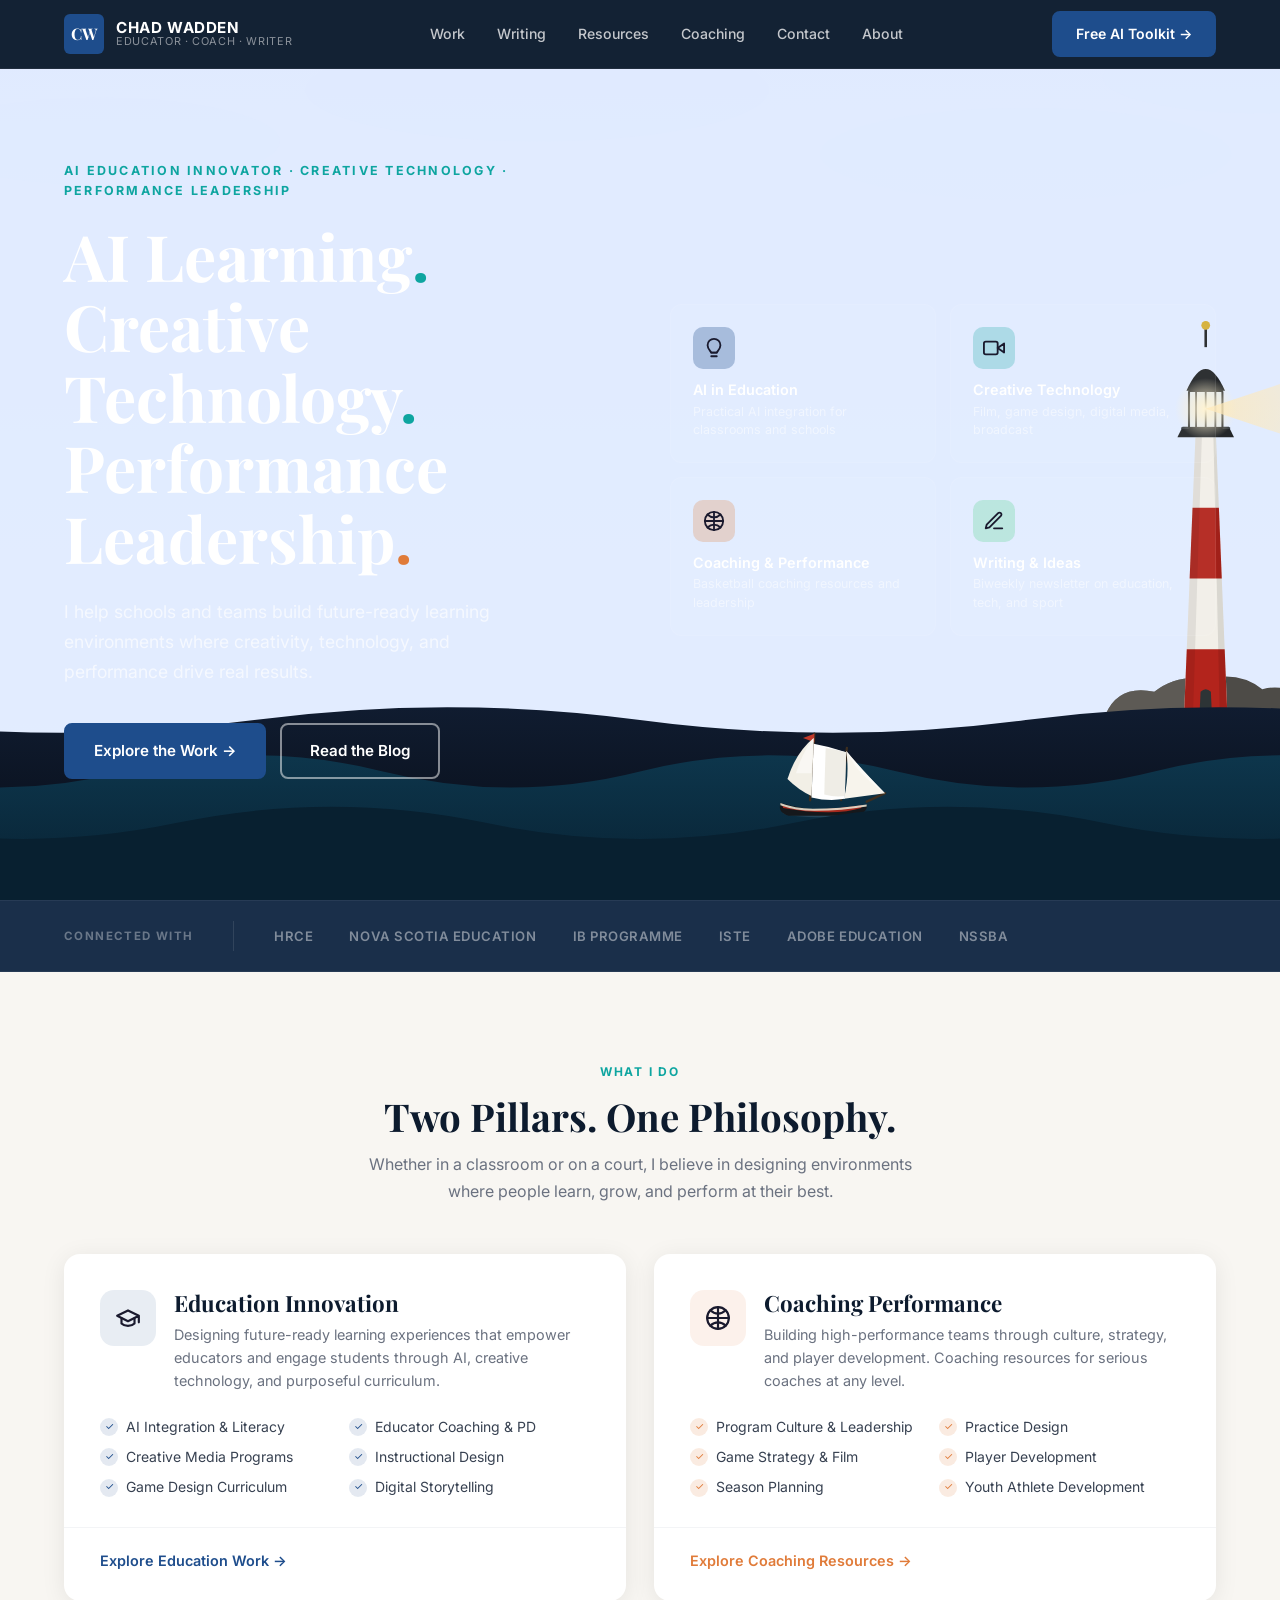
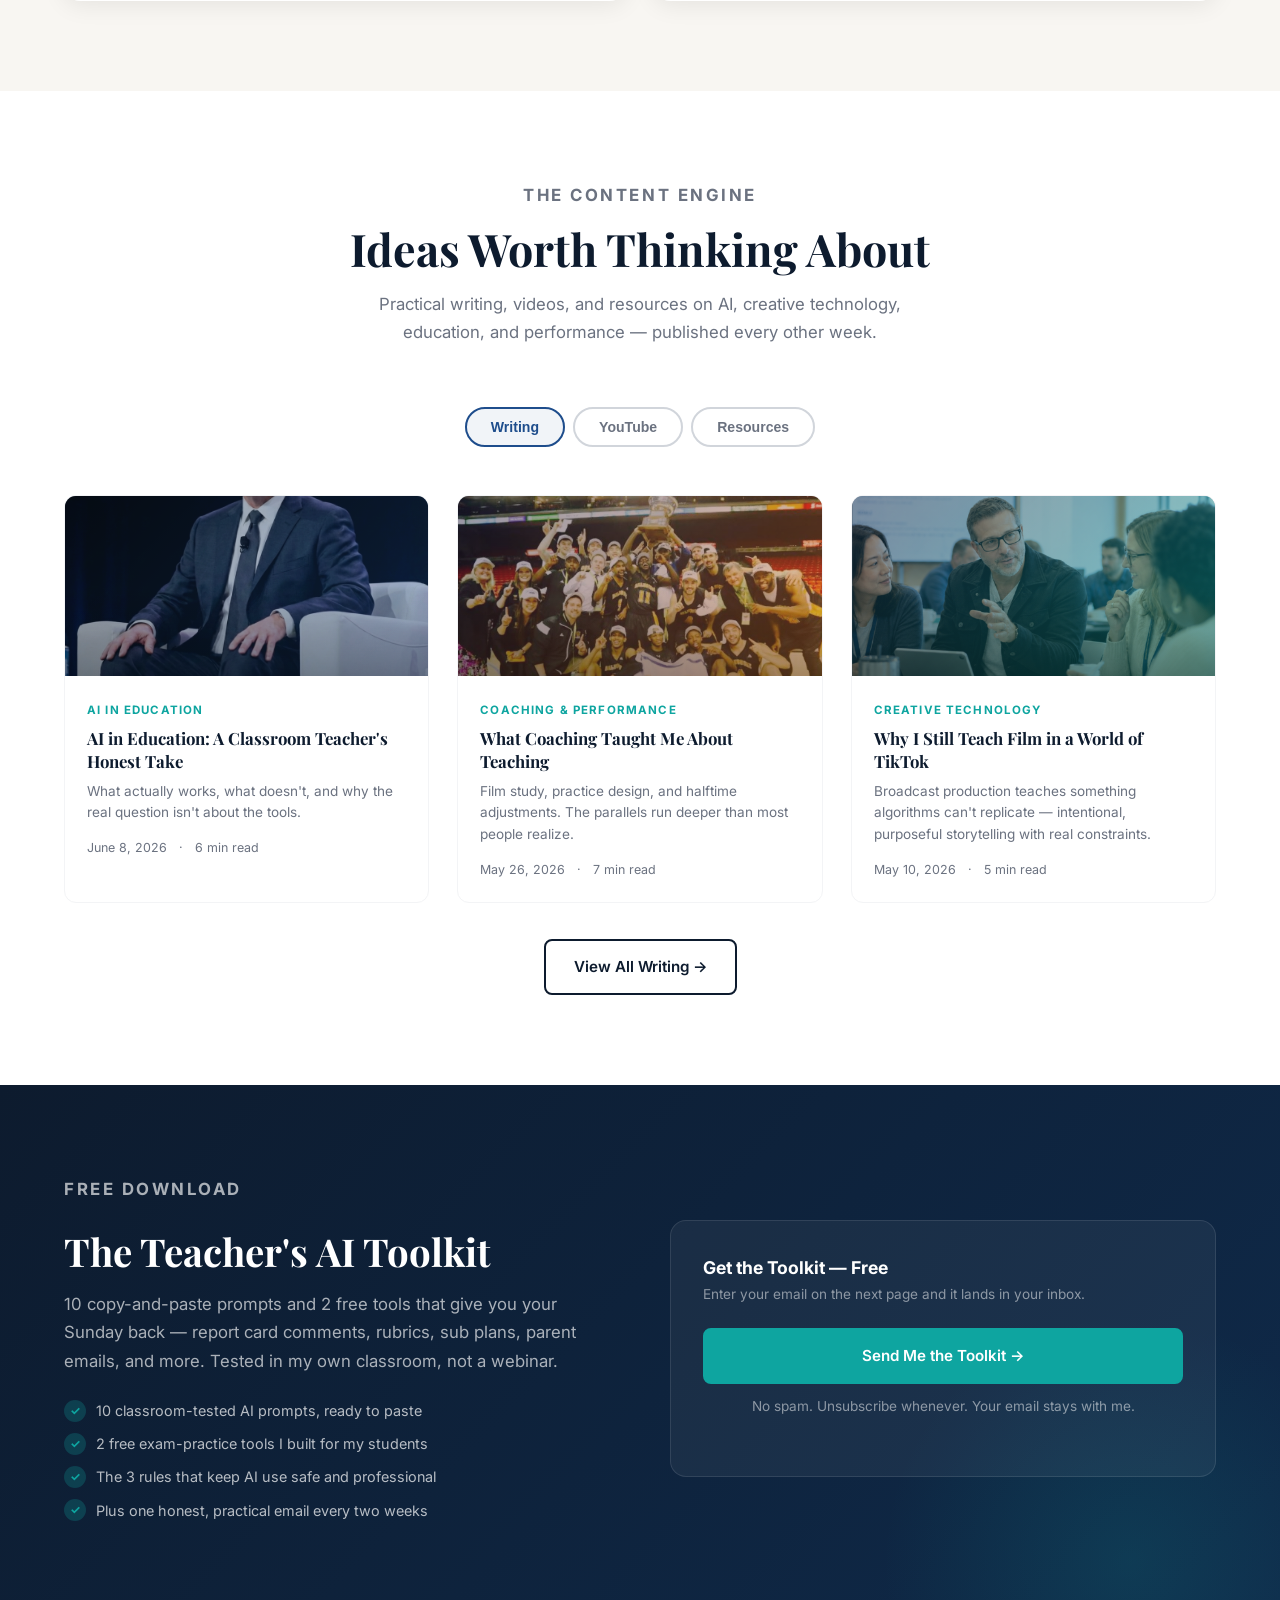
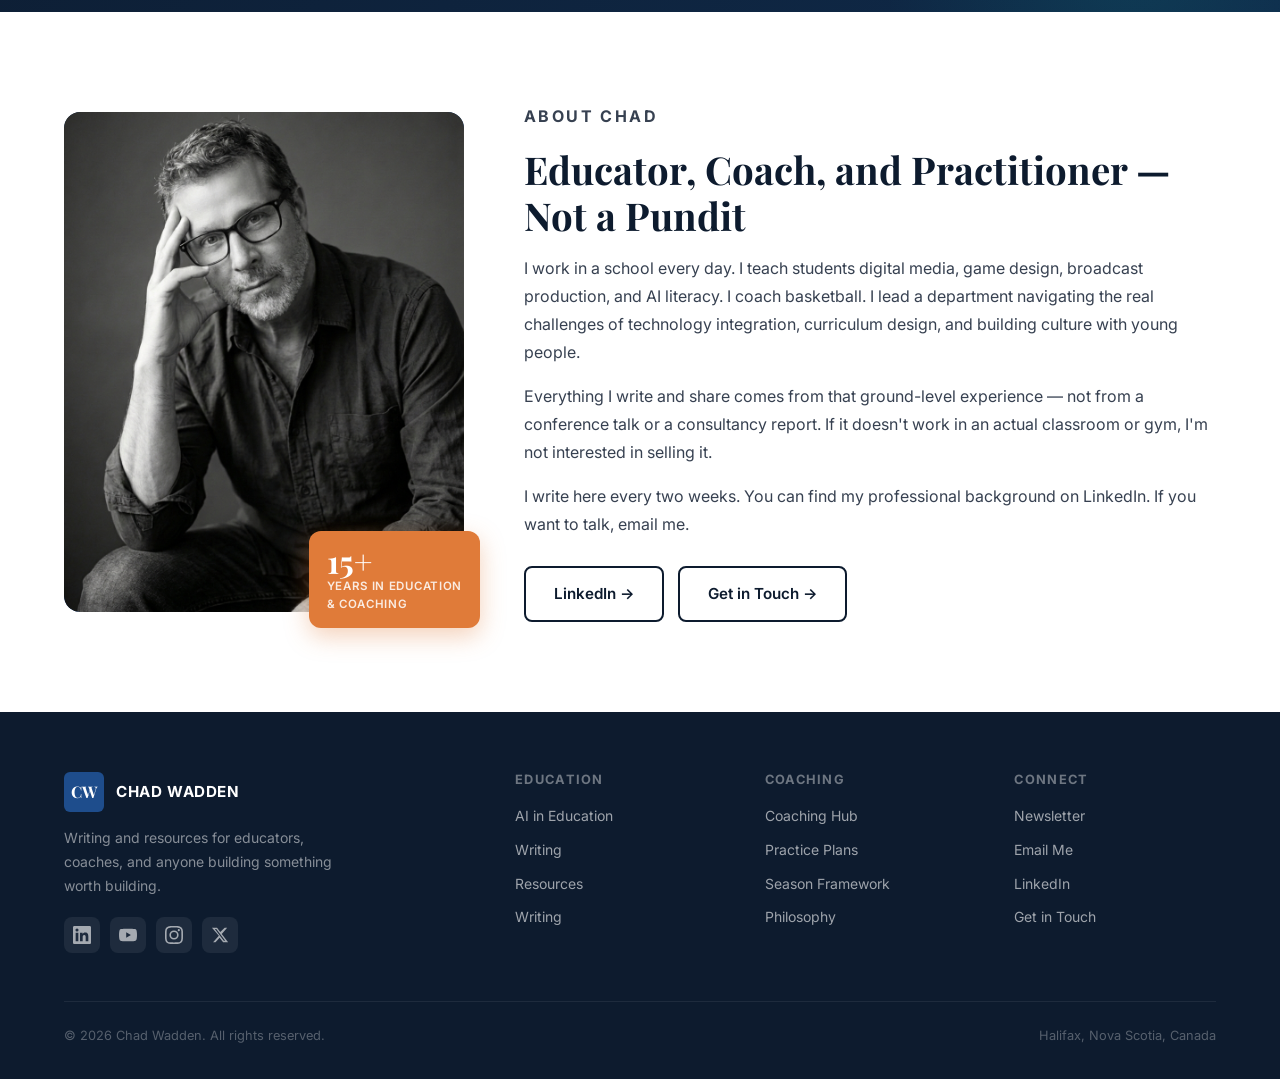
==== commit bb55147d: "Fix schooner sailing backward (stern-first) The artwork's bow pointed left while the voyage animatio" ====
--- a/index.html
+++ b/index.html
@@ -176,7 +176,10 @@
 
         <!-- the Bluenose — a nod to home, position driven by scroll progress via CSS var --p -->
         <g class="scene-ship">
+          <g class="scene-ship-sail">
           <g class="scene-ship-tilt">
+            <!-- mirrored so the bow leads while sailing toward the lighthouse -->
+            <g transform="scale(-1,1)">
             <!-- wake -->
             <ellipse cx="-6" cy="26" rx="58" ry="6" fill="#dfe9ff" opacity="0.12"/>
             <!-- hull -->
@@ -200,6 +203,8 @@
             <!-- mainsail (mainmast aft) -->
             <path d="M 9 -80 Q 34 -60 46 -22 Q 30 -6 12 2 L 9 -74 Z" fill="#f2efe6"/>
             <path d="M 9 -80 Q 24 -62 34 -30 L 12 -30 Z" fill="#ffffff" opacity="0.5"/>
+            </g>
+          </g>
           </g>
         </g>
 
--- a/css/style.css
+++ b/css/style.css
@@ -307,6 +307,16 @@
     scale(calc(0.55 + var(--p) * 0.35));
   transition: transform 0.25s ease-out;
 }
+/* continuous voyage: the schooner crosses the whole scene on a loop,
+   layered on top of the storm/calm position from --p */
+.scene-ship-sail {
+  animation: ship-sail 28s linear infinite;
+}
+@keyframes ship-sail {
+  0%   { transform: translateX(-1000px); }
+  100% { transform: translateX(700px); }
+}
+
 .scene-ship-tilt {
   transform-origin: 0px 10px;
   animation: ship-rock 3.4s ease-in-out infinite;
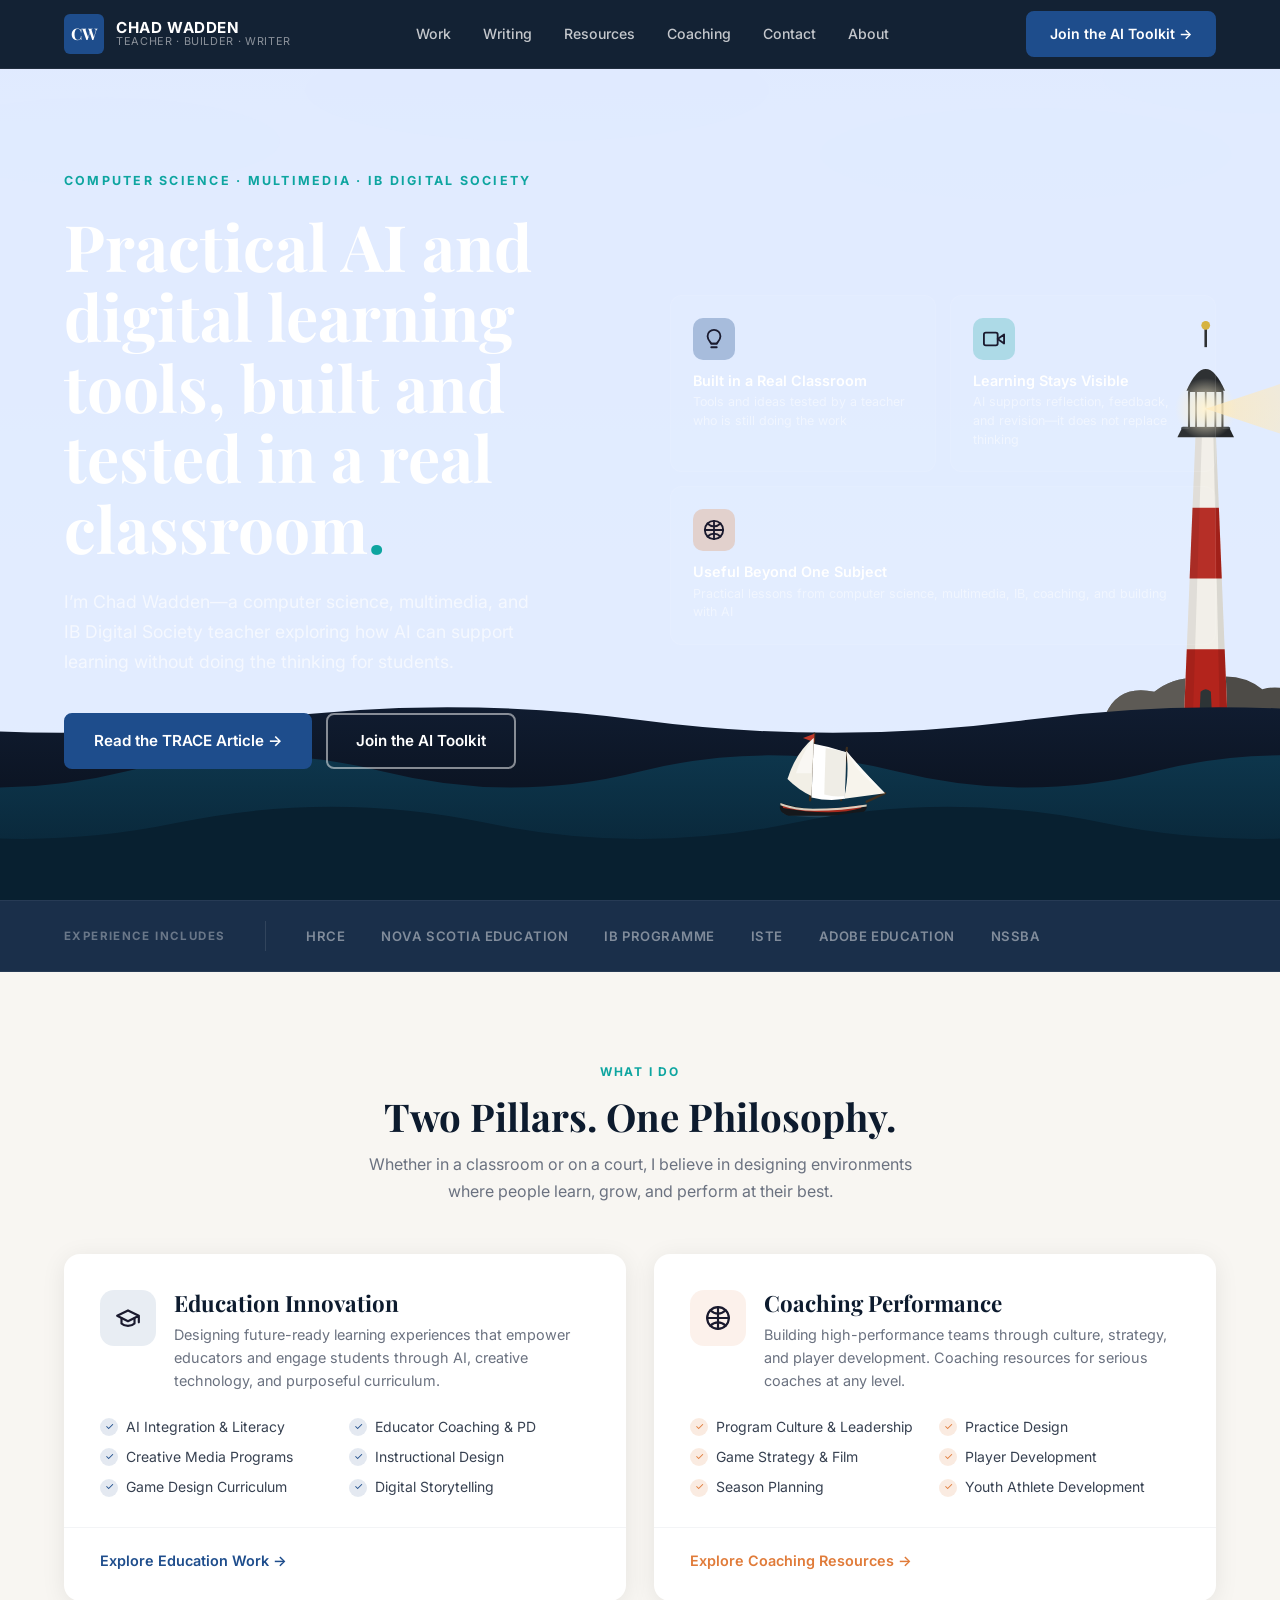
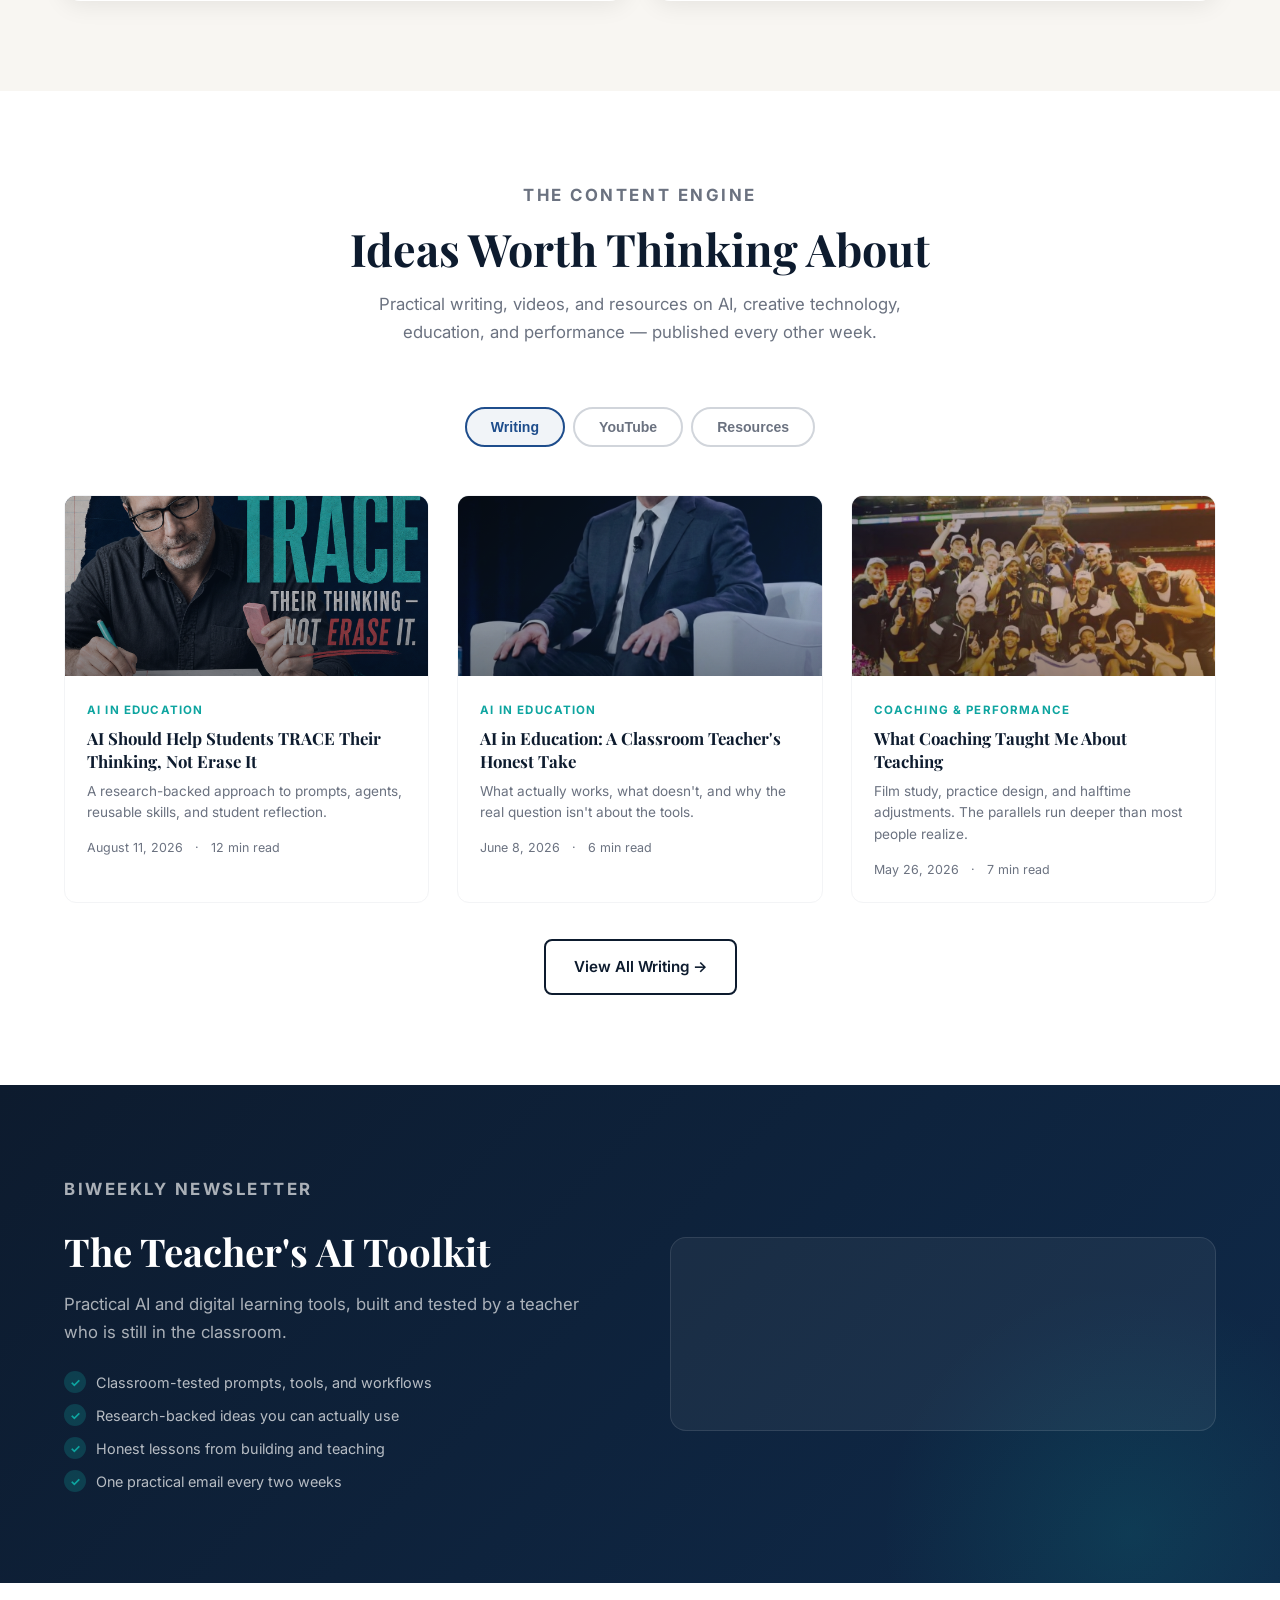
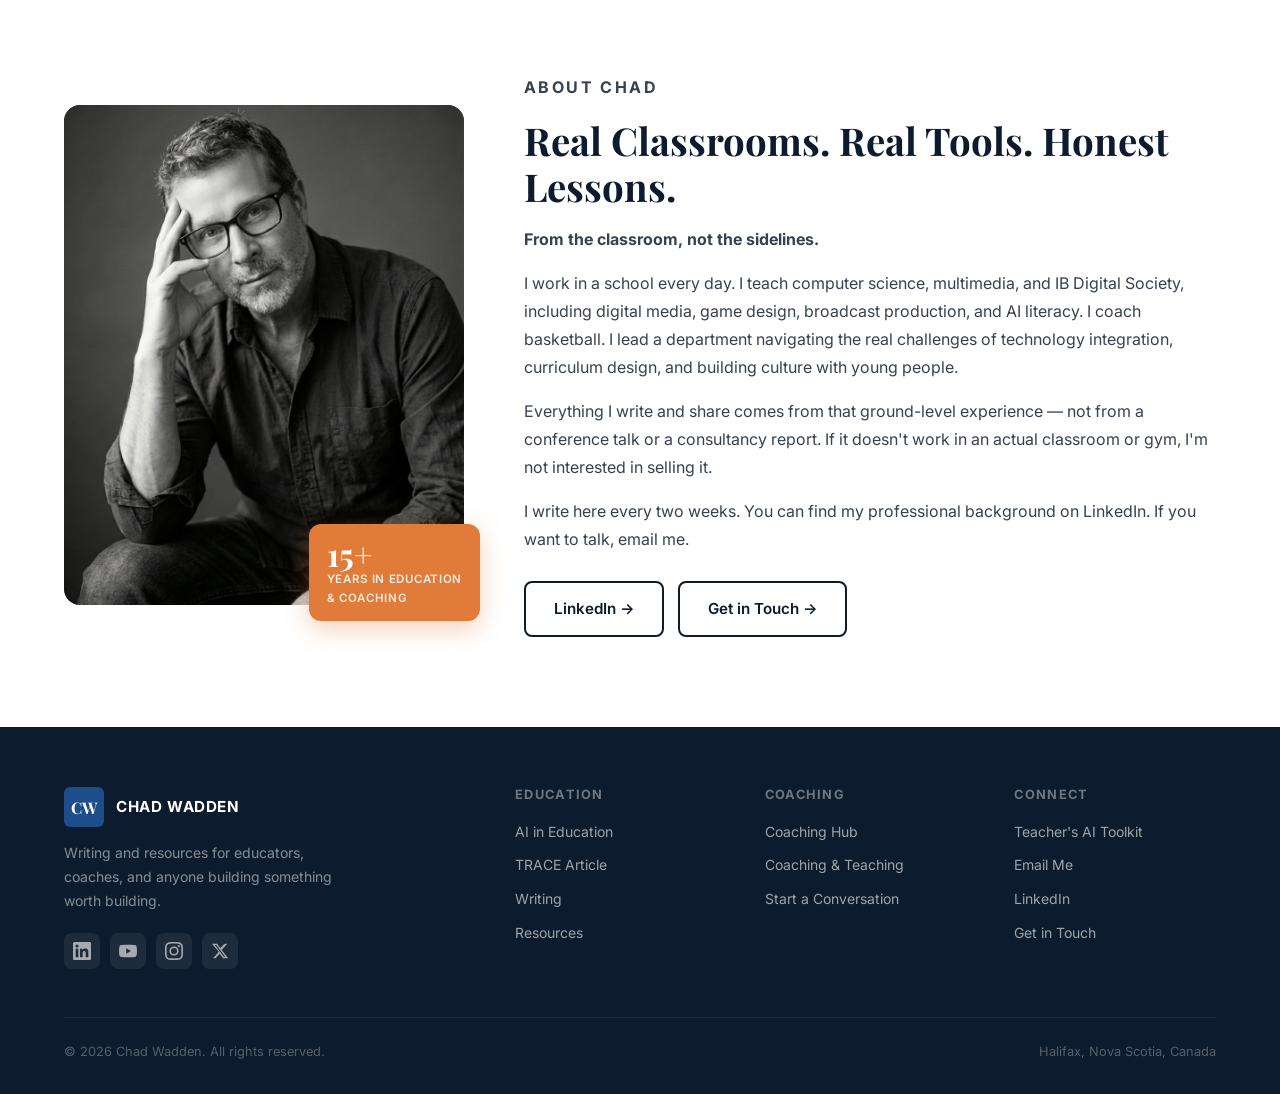
==== commit 830cbf9c: "Publish TRACE article and newsletter launch site" ====
--- a/index.html
+++ b/index.html
@@ -3,13 +3,13 @@
 <head>
   <meta charset="UTF-8">
   <meta name="viewport" content="width=device-width, initial-scale=1.0">
-  <title>Chad Wadden — AI Learning. Creative Technology. Performance Leadership.</title>
-  <meta name="description" content="Educator, department head, coach, and writer. Helping schools and teams build future-ready learning environments where creativity, technology, and performance drive real results.">
+  <title>Chad Wadden — Practical AI and Digital Learning Tools</title>
+  <meta name="description" content="Practical AI and digital learning tools, built and tested by Chad Wadden, a computer science, multimedia, and IB Digital Society teacher still in the classroom.">
   <meta name="author" content="Chad Wadden">
 
   <!-- Open Graph -->
   <meta property="og:title" content="Chad Wadden">
-  <meta property="og:description" content="AI Learning. Creative Technology. Performance Leadership.">
+  <meta property="og:description" content="Practical AI and digital learning tools, built and tested in a real classroom.">
   <meta property="og:type" content="website">
   <meta property="og:url" content="https://chadwadden.ca">
 
@@ -40,7 +40,7 @@
         <div class="logo-mark">CW</div>
         <div class="logo-text">
           <span class="name">Chad Wadden</span>
-          <span class="tagline-sm">Educator · Coach · Writer</span>
+          <span class="tagline-sm">Teacher · Builder · Writer</span>
         </div>
       </a>
 
@@ -54,7 +54,7 @@
       </ul>
 
       <div class="nav-cta">
-        <a href="https://chad-wadden.kit.com/608f830f78" class="btn btn-primary">Free AI Toolkit →</a>
+        <a href="#newsletter" class="btn btn-primary">Join the AI Toolkit →</a>
       </div>
 
       <button class="nav-hamburger" id="hamburger" aria-label="Open menu">
@@ -233,21 +233,19 @@
 
         <!-- Left: text -->
         <div class="hero-text">
-          <p class="hero-eyebrow">AI Education Innovator · Creative Technology · Performance Leadership</p>
+          <p class="hero-eyebrow">Computer Science · Multimedia · IB Digital Society</p>
 
           <h1 class="hero-headline">
-            <span class="line">AI Learning<span class="dot">.</span></span>
-            <span class="line">Creative Technology<span class="dot">.</span></span>
-            <span class="line">Performance Leadership<span class="dot-orange">.</span></span>
+            Practical AI and digital learning tools, built and tested in a real classroom<span class="dot">.</span>
           </h1>
 
           <p class="hero-sub">
-            I help schools and teams build future-ready learning environments where creativity, technology, and performance drive real results.
+            I’m Chad Wadden—a computer science, multimedia, and IB Digital Society teacher exploring how AI can support learning without doing the thinking for students.
           </p>
 
           <div class="hero-actions">
-            <a href="#pillars" class="btn btn-primary">Explore the Work →</a>
-            <a href="blog/" class="btn btn-outline-white">Read the Blog</a>
+            <a href="blog/how-i-built-two-ib-exam-tools-with-ai.html" class="btn btn-primary">Read the TRACE Article →</a>
+            <a href="#newsletter" class="btn btn-outline-white">Join the AI Toolkit</a>
           </div>
         </div>
 
@@ -257,29 +255,22 @@
             <div class="hero-card-icon blue">
               <svg width="22" height="22" viewBox="0 0 24 24" fill="none" stroke="currentColor" stroke-width="2" stroke-linecap="round" stroke-linejoin="round"><path d="M12 2a7 7 0 0 1 7 7c0 4-3 6-4 8H9c-1-2-4-4-4-8a7 7 0 0 1 7-7z"/><path d="M9 17h6"/><path d="M9 21h6"/></svg>
             </div>
-            <h4>AI in Education</h4>
-            <p>Practical AI integration for classrooms and schools</p>
+            <h4>Built in a Real Classroom</h4>
+            <p>Tools and ideas tested by a teacher who is still doing the work</p>
           </div>
           <div class="hero-card">
             <div class="hero-card-icon teal">
               <svg width="22" height="22" viewBox="0 0 24 24" fill="none" stroke="currentColor" stroke-width="2" stroke-linecap="round" stroke-linejoin="round"><polygon points="23 7 16 12 23 17 23 7"/><rect x="1" y="5" width="15" height="14" rx="2" ry="2"/></svg>
             </div>
-            <h4>Creative Technology</h4>
-            <p>Film, game design, digital media, broadcast</p>
-          </div>
-          <div class="hero-card">
+            <h4>Learning Stays Visible</h4>
+            <p>AI supports reflection, feedback, and revision—it does not replace thinking</p>
+          </div>
+          <div class="hero-card span-2">
             <div class="hero-card-icon orange">
               <svg width="22" height="22" viewBox="0 0 24 24" fill="none" stroke="currentColor" stroke-width="2" stroke-linecap="round" stroke-linejoin="round"><circle cx="12" cy="12" r="10"/><path d="M4.93 4.93c4.08 4.08 10.06 4.08 14.14 0"/><path d="M4.93 19.07c4.08-4.08 10.06-4.08 14.14 0"/><line x1="12" y1="2" x2="12" y2="22"/><line x1="2" y1="12" x2="22" y2="12"/></svg>
             </div>
-            <h4>Coaching & Performance</h4>
-            <p>Basketball coaching resources and leadership</p>
-          </div>
-          <div class="hero-card">
-            <div class="hero-card-icon green">
-              <svg width="22" height="22" viewBox="0 0 24 24" fill="none" stroke="currentColor" stroke-width="2" stroke-linecap="round" stroke-linejoin="round"><path d="M12 20h9"/><path d="M16.5 3.5a2.121 2.121 0 0 1 3 3L7 19l-4 1 1-4L16.5 3.5z"/></svg>
-            </div>
-            <h4>Writing & Ideas</h4>
-            <p>Biweekly newsletter on education, tech, and sport</p>
+            <h4>Useful Beyond One Subject</h4>
+            <p>Practical lessons from computer science, multimedia, IB, coaching, and building with AI</p>
           </div>
         </div>
 
@@ -292,7 +283,7 @@
        ============================================ -->
   <div id="trust-bar">
     <div class="trust-inner">
-      <span class="trust-label">Connected with</span>
+      <span class="trust-label">Experience includes</span>
       <div class="trust-divider"></div>
       <div class="trust-logos">
         <span class="trust-item">HRCE</span>
@@ -393,6 +384,22 @@
         <div class="blog-grid">
 
           <article class="blog-card">
+            <a href="blog/how-i-built-two-ib-exam-tools-with-ai.html" style="text-decoration:none">
+            <div class="blog-card-img" style="background:linear-gradient(135deg,#0d1b2e,#1e4d8c)">
+              <img src="images/trace-instagram-cover-v2.png" alt="" style="width:100%;height:100%;object-fit:cover;object-position:center;opacity:0.78;">
+            </div>
+            <div class="blog-card-body">
+              <span class="blog-tag">AI in Education</span>
+              <h3>AI Should Help Students TRACE Their Thinking, Not Erase It</h3>
+              <p>A research-backed approach to prompts, agents, reusable skills, and student reflection.</p>
+              <div class="blog-meta">
+                <span>August 11, 2026</span><span>·</span><span>12 min read</span>
+              </div>
+            </div>
+            </a>
+          </article>
+
+          <article class="blog-card">
             <a href="blog/ai-in-education-honest-take.html" style="text-decoration:none">
             <div class="blog-card-img" style="background:linear-gradient(135deg,#0d1b2e,#1e4d8c)">
               <img src="images/chad-wadden-speaking.PNG" alt="" style="width:100%;height:100%;object-fit:cover;opacity:0.6;">
@@ -424,22 +431,6 @@
             </a>
           </article>
 
-          <article class="blog-card">
-            <a href="blog/why-i-still-teach-film.html" style="text-decoration:none">
-            <div class="blog-card-img" style="background:linear-gradient(135deg,#1a2f4a,#0ea5a0)">
-              <img src="images/chad-teachers.png" alt="" style="width:100%;height:100%;object-fit:cover;opacity:0.5;">
-            </div>
-            <div class="blog-card-body">
-              <span class="blog-tag">Creative Technology</span>
-              <h3>Why I Still Teach Film in a World of TikTok</h3>
-              <p>Broadcast production teaches something algorithms can't replicate — intentional, purposeful storytelling with real constraints.</p>
-              <div class="blog-meta">
-                <span>May 10, 2026</span><span>·</span><span>5 min read</span>
-              </div>
-            </div>
-            </a>
-          </article>
-
         </div>
 
         <div style="text-align:center;margin-top:36px">
@@ -457,7 +448,7 @@
             </div>
             <div class="yt-info">
               <h4>Getting Started with AI in Your Classroom — Practical First Steps</h4>
-              <span>Most recent · 18 min</span>
+              <span>Most recent · 12 min</span>
             </div>
           </div>
 
@@ -514,34 +505,26 @@
 
           <div class="resource-card">
             <div class="resource-icon"><svg width="24" height="24" viewBox="0 0 24 24" fill="none" stroke="currentColor" stroke-width="2" stroke-linecap="round" stroke-linejoin="round"><path d="M12 2a7 7 0 0 1 7 7c0 4-3 6-4 8H9c-1-2-4-4-4-8a7 7 0 0 1 7-7z"/><path d="M9 17h6"/><path d="M9 21h6"/></svg></div>
-            <span class="resource-badge free">Free</span>
-            <h4>AI Classroom Starter Kit</h4>
-            <p>Prompts, tools, and a one-page framework for your first week using AI.</p>
-            <a href="https://chad-wadden.kit.com/608f830f78" class="resource-btn free-btn">Download Free →</a>
+            <span class="resource-badge free">Read</span>
+            <h4>The TRACE Framework</h4>
+            <p>A practical framework for bounded AI work that keeps student thinking visible.</p>
+            <a href="blog/how-i-built-two-ib-exam-tools-with-ai.html" class="resource-btn free-btn">Read the Article →</a>
           </div>
 
           <div class="resource-card">
             <div class="resource-icon"><svg width="24" height="24" viewBox="0 0 24 24" fill="none" stroke="currentColor" stroke-width="2" stroke-linecap="round" stroke-linejoin="round"><polygon points="23 7 16 12 23 17 23 7"/><rect x="1" y="5" width="15" height="14" rx="2" ry="2"/></svg></div>
-            <span class="resource-badge free">Free</span>
-            <h4>Digital Media Unit Plan</h4>
-            <p>Full unit structure for a secondary digital media or broadcast course.</p>
-            <a href="https://chad-wadden.kit.com/608f830f78" class="resource-btn free-btn">Download Free →</a>
+            <span class="resource-badge free">Watch</span>
+            <h4>IB Tool Demonstration</h4>
+            <p>See a student-style response move from annotation to visible self-checking.</p>
+            <a href="blog/how-i-built-two-ib-exam-tools-with-ai.html#tool-demonstration" class="resource-btn free-btn">Watch the Demo →</a>
           </div>
 
           <div class="resource-card">
             <div class="resource-icon"><svg width="24" height="24" viewBox="0 0 24 24" fill="none" stroke="currentColor" stroke-width="2" stroke-linecap="round" stroke-linejoin="round"><circle cx="12" cy="12" r="10"/><path d="M4.93 4.93c4.08 4.08 10.06 4.08 14.14 0"/><path d="M4.93 19.07c4.08-4.08 10.06-4.08 14.14 0"/><line x1="12" y1="2" x2="12" y2="22"/><line x1="2" y1="12" x2="22" y2="12"/></svg></div>
-            <span class="resource-badge free">Free</span>
-            <h4>Practice Plan Templates</h4>
-            <p>30/60/90-minute practice blueprints for youth and high school coaches.</p>
-            <a href="https://chad-wadden.kit.com/608f830f78" class="resource-btn free-btn">Download Free →</a>
-          </div>
-
-          <div class="resource-card">
-            <div class="resource-icon"><svg width="24" height="24" viewBox="0 0 24 24" fill="none" stroke="currentColor" stroke-width="2" stroke-linecap="round" stroke-linejoin="round"><path d="M14 2H6a2 2 0 0 0-2 2v16a2 2 0 0 0 2 2h12a2 2 0 0 0 2-2V8z"/><polyline points="14 2 14 8 20 8"/><line x1="16" y1="13" x2="8" y2="13"/><line x1="16" y1="17" x2="8" y2="17"/><polyline points="10 9 9 9 8 9"/></svg></div>
-            <span class="resource-badge paid">Premium</span>
-            <h4>Season Planning Framework</h4>
-            <p>Full-season coaching playbook: culture, practice, game planning, evaluation.</p>
-            <a href="resources/#season-planning" class="resource-btn">Get Access →</a>
+            <span class="resource-badge free">Try</span>
+            <h4>IB DigSoc Exam Practice Studio</h4>
+            <p>Use the live classroom tool for rubric-aware annotation and student reflection.</p>
+            <a href="https://macchady-spec.github.io/ib_paperPractice/ibdsdiag.html" target="_blank" rel="noopener" class="resource-btn free-btn">Open the Tool →</a>
           </div>
 
         </div>
@@ -562,25 +545,24 @@
       <div class="newsletter-inner">
 
         <div class="newsletter-content">
-          <p class="section-label">Free Download</p>
+          <p class="section-label">Biweekly Newsletter</p>
           <h2>The Teacher's AI Toolkit</h2>
-          <p>10 copy-and-paste prompts and 2 free tools that give you your Sunday back — report card comments, rubrics, sub plans, parent emails, and more. Tested in my own classroom, not a webinar.</p>
+          <p>Practical AI and digital learning tools, built and tested by a teacher who is still in the classroom.</p>
           <ul class="newsletter-bullets">
-            <li>10 classroom-tested AI prompts, ready to paste</li>
-            <li>2 free exam-practice tools I built for my students</li>
-            <li>The 3 rules that keep AI use safe and professional</li>
-            <li>Plus one honest, practical email every two weeks</li>
+            <li>Classroom-tested prompts, tools, and workflows</li>
+            <li>Research-backed ideas you can actually use</li>
+            <li>Honest lessons from building and teaching</li>
+            <li>One practical email every two weeks</li>
           </ul>
         </div>
 
         <div class="newsletter-form-wrap">
-          <h3>Get the Toolkit — Free</h3>
-          <p>Enter your email on the next page and it lands in your inbox.</p>
-
-          <a href="https://chad-wadden.kit.com/608f830f78" class="btn btn-teal" style="width:100%;justify-content:center;margin-bottom:12px">
-            Send Me the Toolkit →
-          </a>
-          <p class="form-disclaimer">No spam. Unsubscribe whenever. Your email stays with me.</p>
+          <div class="kit-form-embed" aria-label="Teacher's AI Toolkit newsletter signup">
+            <script async data-uid="70f50cb4b3" src="https://chad-wadden.kit.com/70f50cb4b3/index.js"></script>
+            <noscript>
+              <a href="https://chad-wadden.kit.com/70f50cb4b3?utm_source=chadwadden.ca&amp;utm_medium=website&amp;utm_campaign=site_newsletter&amp;utm_content=homepage_signup" class="btn btn-teal">Join the newsletter →</a>
+            </noscript>
+          </div>
         </div>
 
       </div>
@@ -607,9 +589,10 @@
 
         <div class="about-content">
           <p class="section-label">About Chad</p>
-          <h2>Educator, Coach, and Practitioner — Not a Pundit</h2>
+          <h2>Real Classrooms. Real Tools. Honest Lessons.</h2>
+          <p><strong>From the classroom, not the sidelines.</strong></p>
           <p>
-            I work in a school every day. I teach students digital media, game design, broadcast production, and AI literacy. I coach basketball. I lead a department navigating the real challenges of technology integration, curriculum design, and building culture with young people.
+            I work in a school every day. I teach computer science, multimedia, and IB Digital Society, including digital media, game design, broadcast production, and AI literacy. I coach basketball. I lead a department navigating the real challenges of technology integration, curriculum design, and building culture with young people.
           </p>
           <p>
             Everything I write and share comes from that ground-level experience — not from a conference talk or a consultancy report. If it doesn't work in an actual classroom or gym, I'm not interested in selling it.
@@ -662,9 +645,9 @@
           <h4>Education</h4>
           <ul>
             <li><a href="#pillars">AI in Education</a></li>
+            <li><a href="blog/how-i-built-two-ib-exam-tools-with-ai.html">TRACE Article</a></li>
             <li><a href="blog/">Writing</a></li>
             <li><a href="resources/">Resources</a></li>
-            <li><a href="blog/">Writing</a></li>
           </ul>
         </div>
 
@@ -672,16 +655,15 @@
           <h4>Coaching</h4>
           <ul>
             <li><a href="coaching/">Coaching Hub</a></li>
-            <li><a href="coaching/#resources">Practice Plans</a></li>
-            <li><a href="coaching/#resources">Season Framework</a></li>
-            <li><a href="coaching/#philosophy">Philosophy</a></li>
+            <li><a href="blog/what-coaching-taught-me-about-teaching.html">Coaching &amp; Teaching</a></li>
+            <li><a href="mailto:chad.aigroove@gmail.com">Start a Conversation</a></li>
           </ul>
         </div>
 
         <div class="footer-col">
           <h4>Connect</h4>
           <ul>
-            <li><a href="https://chad-wadden.kit.com/608f830f78">Newsletter</a></li>
+            <li><a href="#newsletter">Teacher's AI Toolkit</a></li>
             <li><a href="mailto:chad.aigroove@gmail.com">Email Me</a></li>
             <li><a href="https://www.linkedin.com/in/chad-wadden-36918b34/" target="_blank" rel="noopener">LinkedIn</a></li>
             <li><a href="mailto:chad.aigroove@gmail.com">Get in Touch</a></li>
@@ -697,6 +679,6 @@
     </div>
   </footer>
 
-  <script src="js/main.js"></script>
+  <script src="js/main.js?v=20260811"></script>
 </body>
 </html>
--- a/css/style.css
+++ b/css/style.css
@@ -923,6 +923,27 @@
   border: 1px solid rgba(255,255,255,0.1);
   border-radius: 16px;
   padding: 36px 32px;
+}
+
+.kit-form-embed {
+  width: 100%;
+  min-height: 120px;
+}
+
+.article-newsletter-signup {
+  scroll-margin-top: 96px;
+  padding: 28px;
+  border: 1px solid rgba(14,165,160,0.2);
+  border-radius: 16px;
+  background: rgba(14,165,160,0.08);
+}
+
+.article-newsletter-signup h2 {
+  margin-top: 0;
+}
+
+.article-newsletter-signup > p {
+  margin-bottom: 18px;
 }
 
 .newsletter-form-wrap h3 {
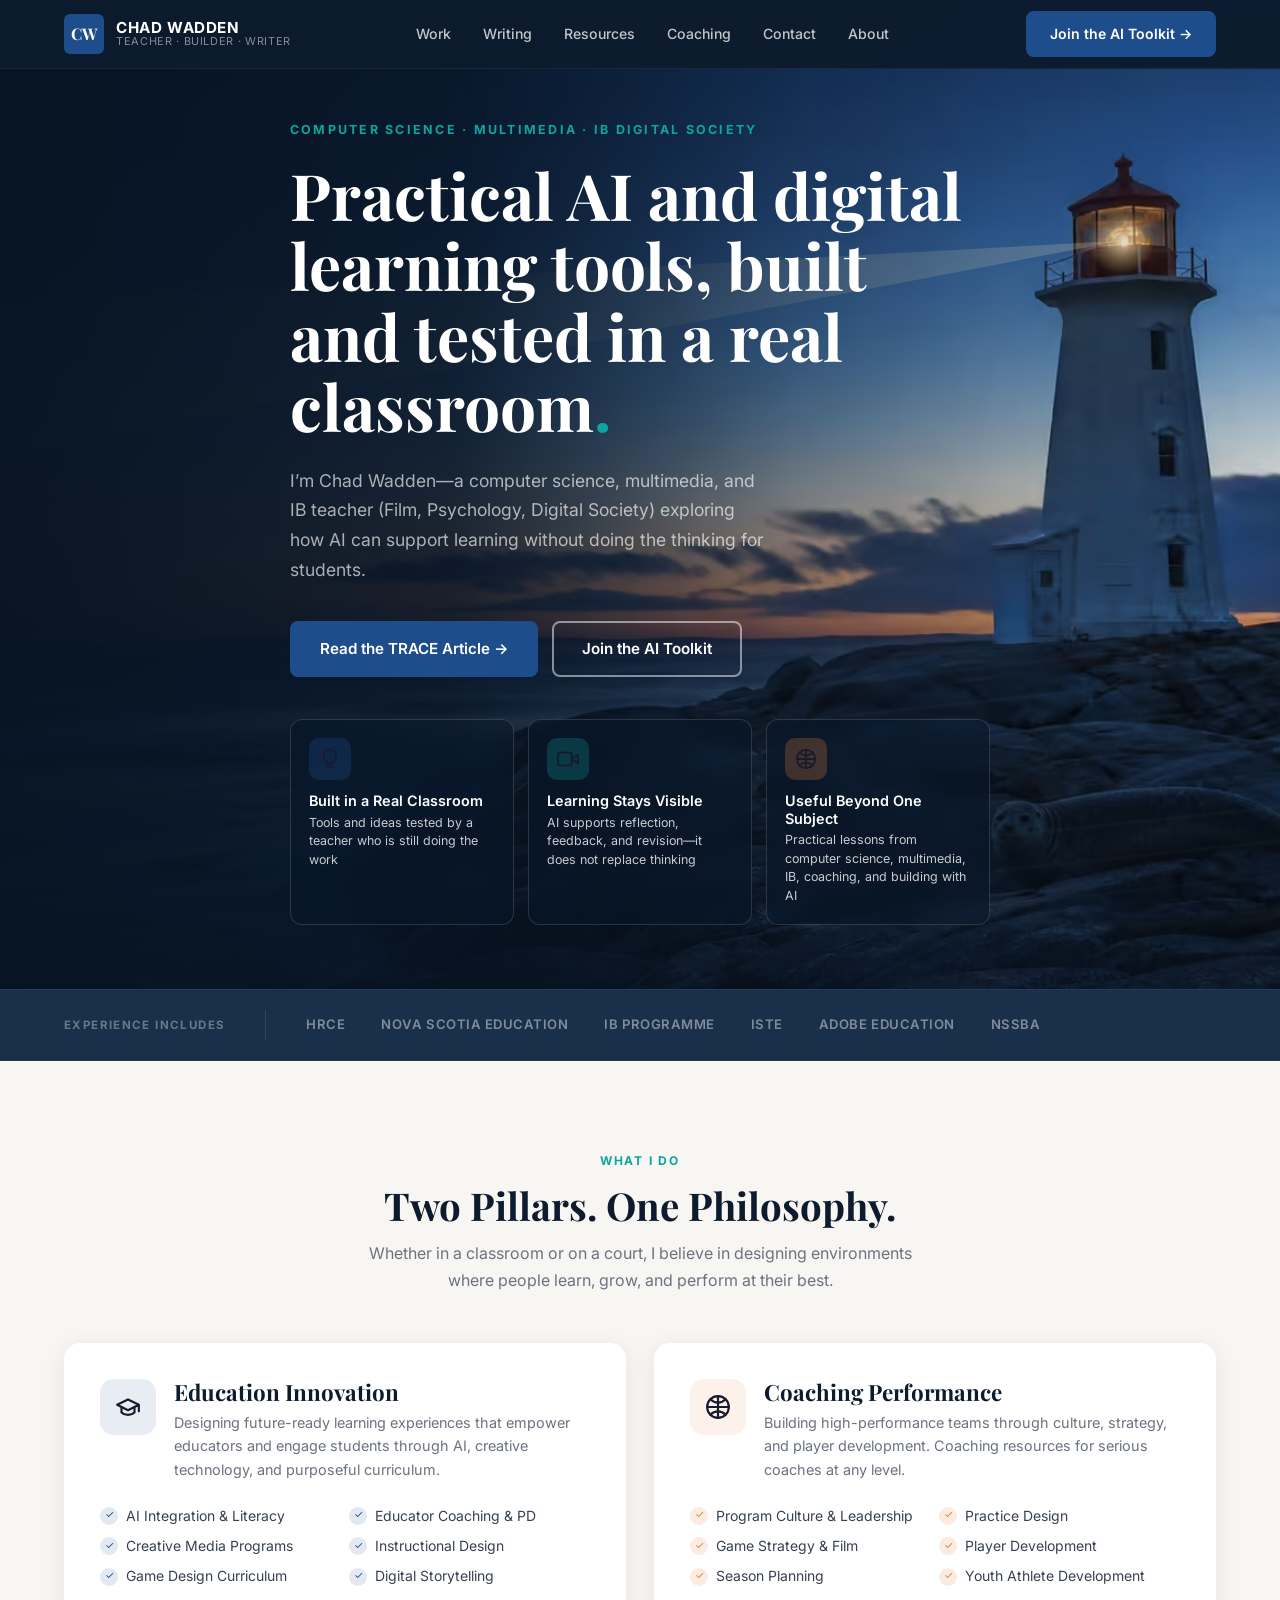
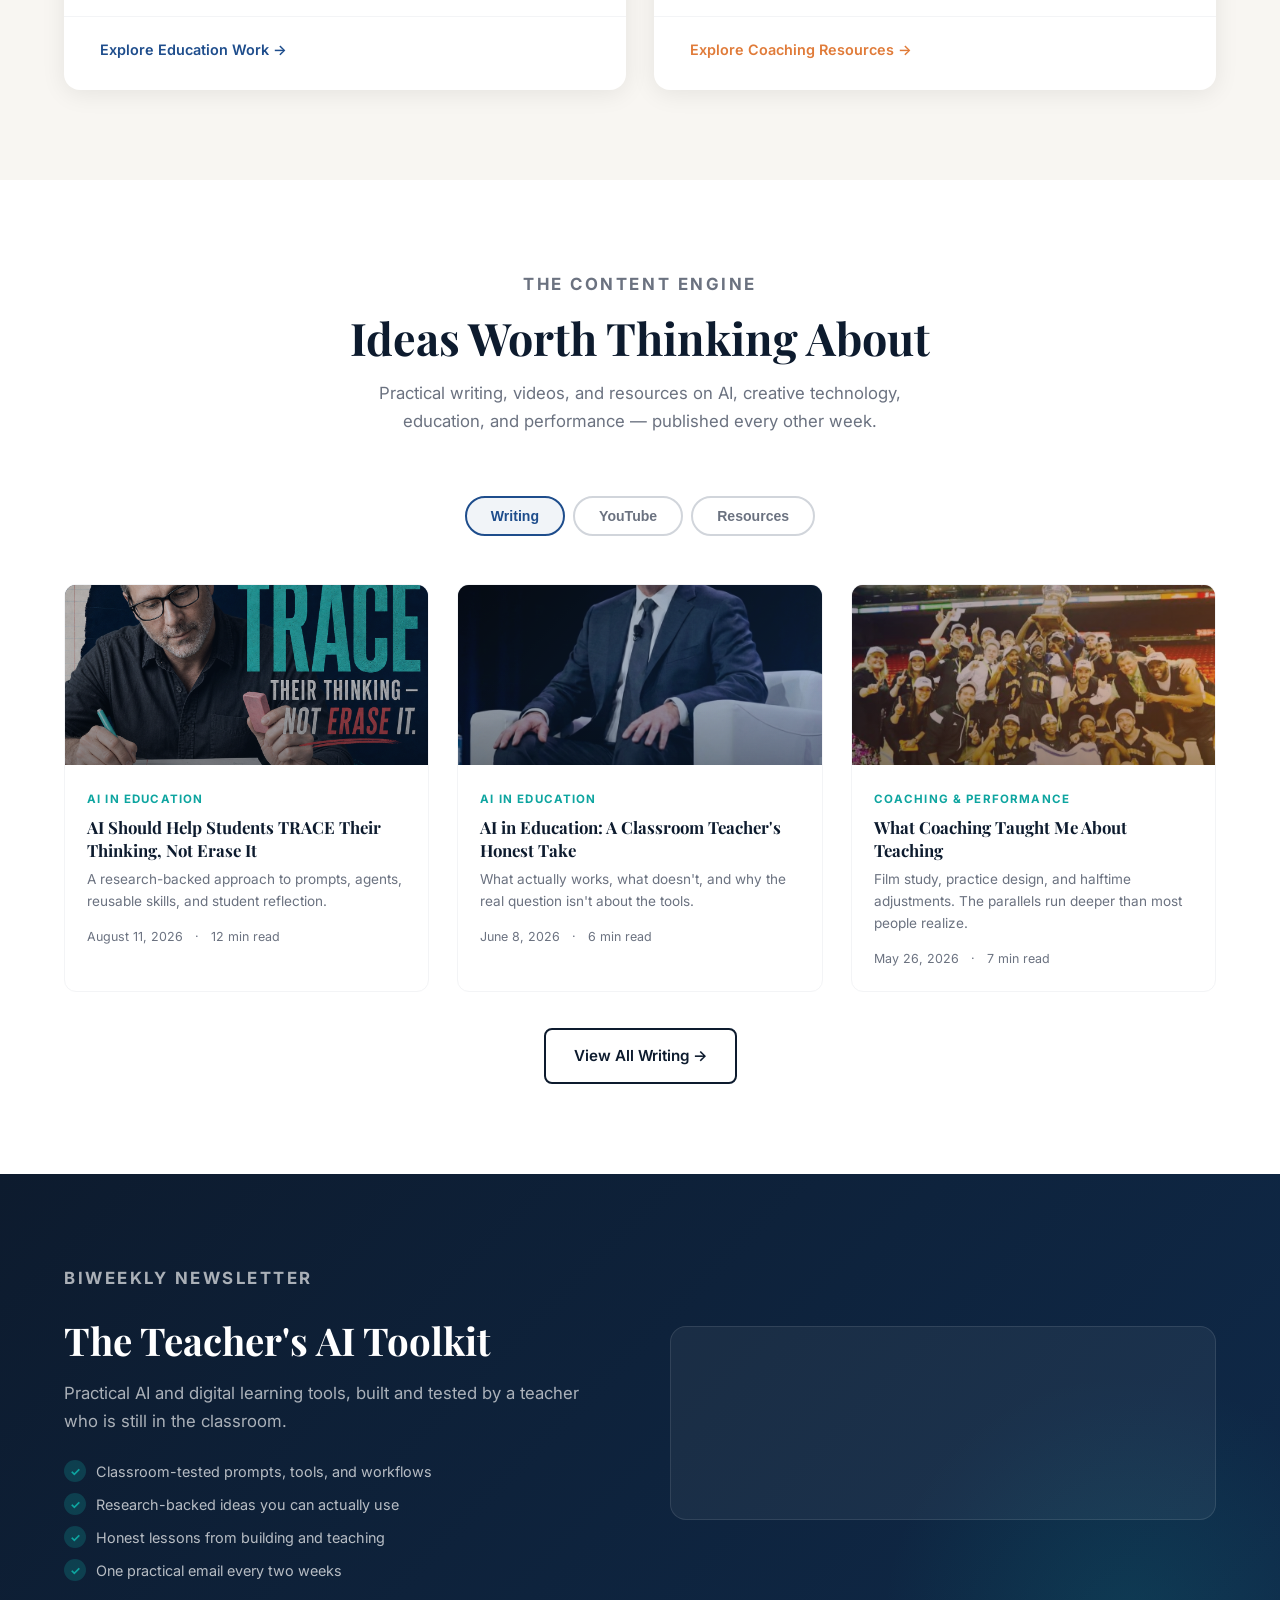
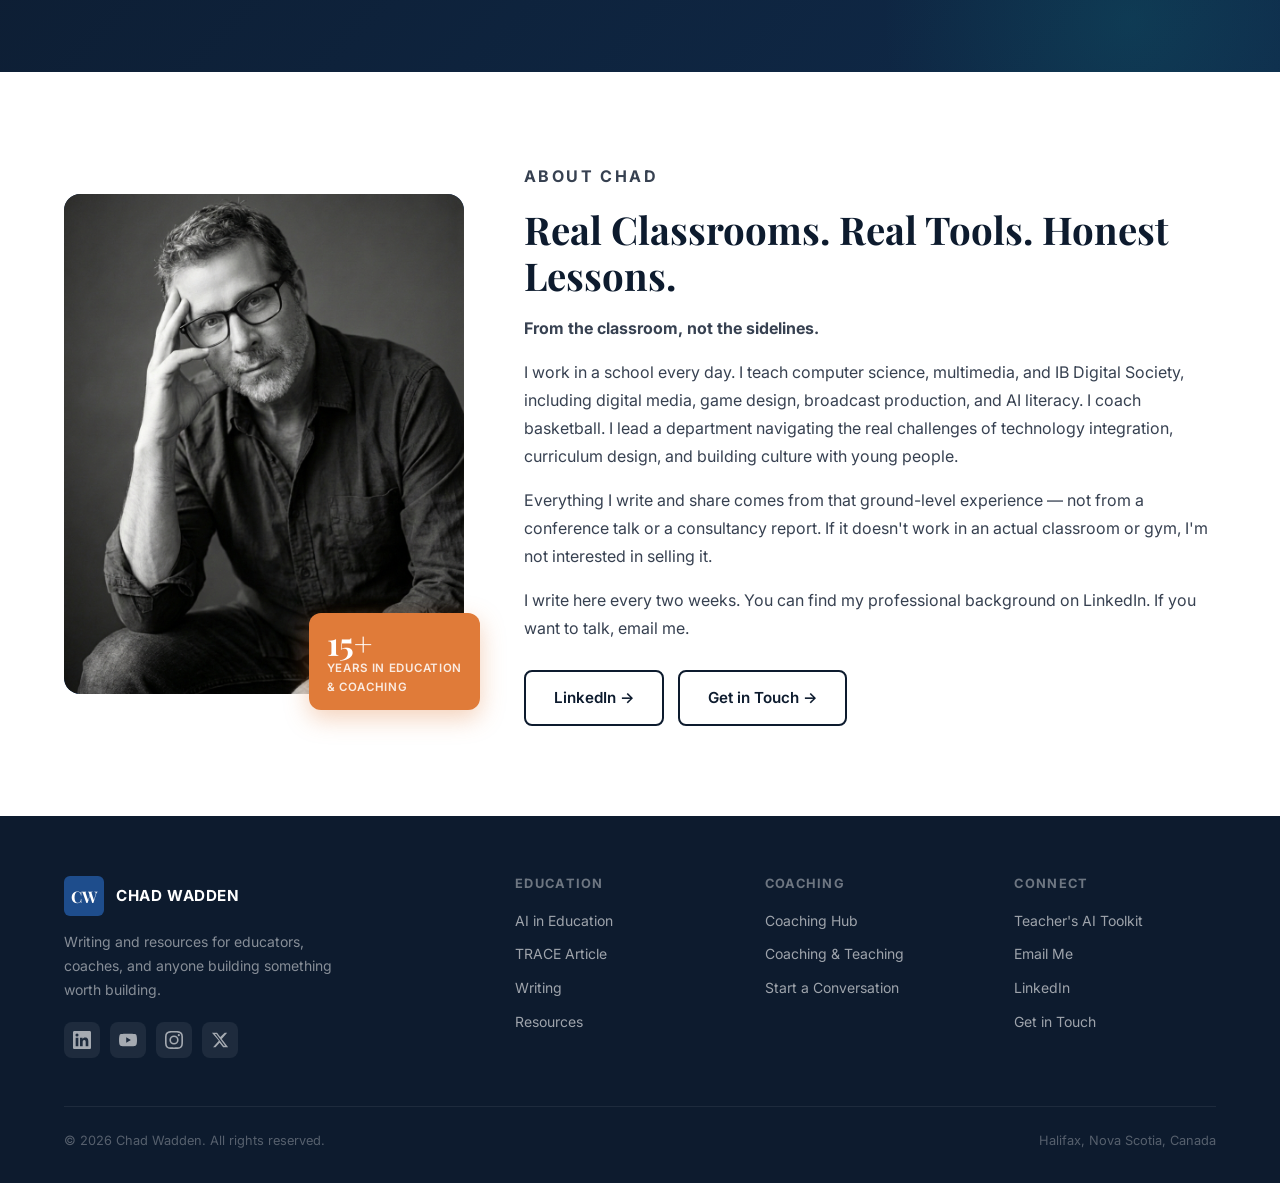
==== commit 0aab9b68: "CIS-27: create cinematic lighthouse hero" ====
--- a/index.html
+++ b/index.html
@@ -17,7 +17,8 @@
   <link rel="icon" href="/favicon.svg" type="image/svg+xml">
   <link rel="preconnect" href="https://fonts.googleapis.com">
   <link rel="preconnect" href="https://fonts.gstatic.com" crossorigin>
-  <link href="https://fonts.googleapis.com/css2?family=Playfair+Display:wght@700&family=Inter:wght@400;500;600;700&display=swap" rel="stylesheet">
+  <link href="https://fonts.googleapis.com/css2?family=Playfair+Display:wght@700&amp;family=Inter:wght@400;500;600;700&amp;display=swap" rel="stylesheet">
+  <link rel="preload" as="image" href="images/cis-27-lighthouse-hero-960.avif" type="image/avif" fetchpriority="high" media="(min-width: 1025px)" imagesrcset="images/cis-27-lighthouse-hero-640.avif 640w, images/cis-27-lighthouse-hero-960.avif 960w, images/cis-27-lighthouse-hero-1600.avif 1600w" imagesizes="100vw">
 
   <link rel="stylesheet" href="css/style.css">
   <!-- Google Analytics -->
@@ -67,164 +68,30 @@
        HERO
        ============================================ -->
   <section id="hero">
-    <div class="hero-scene" aria-hidden="true">
-      <svg viewBox="0 0 1200 700" preserveAspectRatio="xMidYMax slice" xmlns="http://www.w3.org/2000/svg">
+    <div class="hero-scene hero-scene--desktop" aria-hidden="true">
+      <picture class="hero-photo">
+        <source type="image/avif" srcset="images/cis-27-lighthouse-hero-640.avif 640w, images/cis-27-lighthouse-hero-960.avif 960w, images/cis-27-lighthouse-hero-1600.avif 1600w" sizes="100vw">
+        <source type="image/webp" srcset="images/cis-27-lighthouse-hero-640.webp 640w, images/cis-27-lighthouse-hero-960.webp 960w, images/cis-27-lighthouse-hero-1600.webp 1600w" sizes="100vw">
+        <img src="images/cis-27-lighthouse-hero.png" width="1672" height="941" alt="" loading="eager" decoding="async" fetchpriority="high">
+      </picture>
+      <div class="hero-mist"></div>
+      <div class="hero-water-shimmer"></div>
+      <svg class="hero-atmosphere" viewBox="0 0 1672 941" preserveAspectRatio="xMidYMid slice" xmlns="http://www.w3.org/2000/svg">
         <defs>
-          <linearGradient id="skyStorm" x1="0" y1="0" x2="0" y2="1">
-            <stop offset="0%" stop-color="#0a0f1c"/>
-            <stop offset="55%" stop-color="#131f33"/>
-            <stop offset="100%" stop-color="#1a2f4a"/>
+          <linearGradient id="hero-beam-gradient-desktop" x1="100%" y1="50%" x2="0%" y2="50%">
+            <stop offset="0%" stop-color="#fff5d6" stop-opacity="0.72"/>
+            <stop offset="34%" stop-color="#ffe7a3" stop-opacity="0.26"/>
+            <stop offset="100%" stop-color="#ffe7a3" stop-opacity="0"/>
           </linearGradient>
-          <linearGradient id="skyCalm" x1="0" y1="0" x2="0" y2="1">
-            <stop offset="0%" stop-color="#0d1b2e"/>
-            <stop offset="55%" stop-color="#0f2e42"/>
-            <stop offset="100%" stop-color="#0ea5a0" stop-opacity="0.35"/>
-          </linearGradient>
-          <linearGradient id="waterStorm" x1="0" y1="0" x2="0" y2="1">
-            <stop offset="0%" stop-color="#101c30"/>
-            <stop offset="100%" stop-color="#060a12"/>
-          </linearGradient>
-          <linearGradient id="waterCalm" x1="0" y1="0" x2="0" y2="1">
-            <stop offset="0%" stop-color="#0d3b52"/>
-            <stop offset="100%" stop-color="#082436"/>
-          </linearGradient>
-          <radialGradient id="beamGrad" cx="0%" cy="50%" r="100%">
-            <stop offset="0%" stop-color="#ffe9b8" stop-opacity="0.85"/>
-            <stop offset="100%" stop-color="#ffe9b8" stop-opacity="0"/>
-          </radialGradient>
-          <radialGradient id="lampGlow" cx="50%" cy="50%" r="50%">
-            <stop offset="0%" stop-color="#fff3d0" stop-opacity="1"/>
-            <stop offset="100%" stop-color="#fff3d0" stop-opacity="0"/>
+          <radialGradient id="hero-beacon-gradient-desktop">
+            <stop offset="0%" stop-color="#fff8df" stop-opacity="0.9"/>
+            <stop offset="100%" stop-color="#ffd77e" stop-opacity="0"/>
           </radialGradient>
         </defs>
-
-        <!-- sky -->
-        <rect class="scene-sky-storm" x="0" y="0" width="1200" height="700" fill="url(#skyStorm)"/>
-        <rect class="scene-sky-calm" x="0" y="0" width="1200" height="700" fill="url(#skyCalm)"/>
-
-        <!-- stars (fade in as storm clears) -->
-        <g class="scene-stars">
-          <circle cx="120" cy="80" r="1.6" fill="#fff"/>
-          <circle cx="260" cy="140" r="1.2" fill="#fff"/>
-          <circle cx="420" cy="60" r="1.4" fill="#fff"/>
-          <circle cx="610" cy="120" r="1.1" fill="#fff"/>
-          <circle cx="760" cy="70" r="1.6" fill="#fff"/>
-          <circle cx="340" cy="200" r="1" fill="#fff"/>
-          <circle cx="880" cy="150" r="1.3" fill="#fff"/>
-          <circle cx="1000" cy="90" r="1.5" fill="#fff"/>
+        <g class="hero-beam" style="transform-origin:1294px 229px">
+          <polygon points="1294,229 -220,128 -220,330" fill="url(#hero-beam-gradient-desktop)"/>
         </g>
-
-        <!-- storm clouds (fade out) -->
-        <g class="scene-clouds" fill="#0a1220">
-          <ellipse cx="180" cy="110" rx="140" ry="34" opacity="0.6"/>
-          <ellipse cx="520" cy="70" rx="180" ry="40" opacity="0.55"/>
-          <ellipse cx="900" cy="120" rx="160" ry="36" opacity="0.5"/>
-          <ellipse cx="1080" cy="60" rx="120" ry="28" opacity="0.5"/>
-        </g>
-
-        <!-- lightning flash overlay -->
-        <g class="scene-storm-fx">
-          <rect class="scene-lightning" x="0" y="0" width="1200" height="700" fill="#dfe9ff"/>
-        </g>
-
-        <!-- lighthouse -->
-        <g class="scene-lighthouse">
-          <!-- rocky point the lighthouse stands on -->
-          <path d="M 962,556 Q 972,532 1000,538 Q 1018,524 1042,528 Q 1066,522 1084,536 Q 1108,530 1120,552 Q 1130,574 1116,600 Q 1104,626 1076,640 Q 1050,652 1024,644 Q 994,636 976,612 Q 958,588 962,556 Z" fill="#4d4b47"/>
-          <path d="M 962,556 Q 972,532 1000,538 Q 1018,524 1042,528 Q 1038,558 1020,582 Q 998,604 976,612 Q 958,588 962,556 Z" fill="#66635c" opacity="0.65"/>
-          <path d="M 1024,644 Q 1050,652 1076,640 Q 1104,626 1116,600 Q 1104,618 1082,630 Q 1054,642 1024,644 Z" fill="#2b2a27" opacity="0.55"/>
-          <ellipse cx="960" cy="602" rx="10" ry="6" fill="#3a3936" opacity="0.8"/>
-          <ellipse cx="1118" cy="588" rx="8" ry="5" fill="#3a3936" opacity="0.7"/>
-          <!-- tapered tower: wider at the base, narrow at the gallery -->
-          <path d="M 1023,560 L 1032,340 L 1048,340 L 1057,560 Z" fill="#f2efe8"/>
-          <path d="M 1023,560 L 1025.25,505 L 1054.75,505 L 1057,560 Z" fill="#b3241c"/>
-          <path d="M 1027.5,450 L 1029.75,395 L 1050.25,395 L 1052.5,450 Z" fill="#b3241c"/>
-          <!-- subtle shaded side for roundness -->
-          <path d="M 1023,560 L 1032,340 L 1037,340 L 1030,560 Z" fill="#000000" opacity="0.08"/>
-          <path d="M 1046,340 L 1048,340 L 1057,560 L 1051,560 Z" fill="#000000" opacity="0.1"/>
-          <!-- door -->
-          <path d="M 1035,560 L 1036,538 Q 1040,534 1044,538 L 1045,560 Z" fill="#2d3436"/>
-          <!-- gallery (walkway ring below the lamp room) -->
-          <path d="M 1018,340 L 1062,340 L 1058,332 L 1022,332 Z" fill="#232629"/>
-          <line x1="1021" y1="333" x2="1059" y2="333" stroke="#3a3f44" stroke-width="1.4"/>
-          <!-- lamp room: glassed lantern -->
-          <rect x="1027" y="304" width="26" height="29" rx="1" fill="#dce7ee" opacity="0.55"/>
-          <rect x="1027" y="304" width="26" height="29" rx="1" fill="none" stroke="#232629" stroke-width="1.6"/>
-          <line x1="1032.5" y1="304" x2="1032.5" y2="333" stroke="#232629" stroke-width="1.4"/>
-          <line x1="1040" y1="304" x2="1040" y2="333" stroke="#232629" stroke-width="1.4"/>
-          <line x1="1047.5" y1="304" x2="1047.5" y2="333" stroke="#232629" stroke-width="1.4"/>
-          <!-- domed roof -->
-          <path d="M 1025,304 Q 1040,270 1055,304 Z" fill="#232629"/>
-          <!-- finial -->
-          <line x1="1040" y1="270" x2="1040" y2="256" stroke="#232629" stroke-width="2"/>
-          <circle cx="1040" cy="253" r="3.4" fill="#d4af37"/>
-          <circle class="scene-lamp-glow" cx="1040" cy="318" r="24" fill="url(#lampGlow)"/>
-          <g class="scene-beam" style="transform-origin: 1040px 318px;">
-            <polygon points="1040,318 1220,258 1220,378" fill="url(#beamGrad)"/>
-          </g>
-        </g>
-
-        <!-- water layers (parallax + storm/calm crossfade). Each path extends one
-             extra hump past the viewBox on both sides so the drift animation
-             never scrolls past the end of the shape and shows a seam. -->
-        <g class="scene-wave-back">
-          <path d="M-300,560 Q-150,540 0,560 T300,560 T600,560 T900,560 T1200,560 T1500,560 V700 H-300 Z" fill="url(#waterStorm)"/>
-        </g>
-        <g class="scene-wave-mid">
-          <path d="M-200,600 Q-100,575 0,600 T200,600 T400,600 T600,600 T800,600 T1000,600 T1200,600 T1400,600 V700 H-200 Z" fill="url(#waterCalm)" opacity="0.85"/>
-        </g>
-
-        <!-- the Bluenose — a nod to home, position driven by scroll progress via CSS var --p -->
-        <g class="scene-ship">
-          <g class="scene-ship-sail">
-          <g class="scene-ship-tilt">
-            <!-- mirrored so the bow leads while sailing toward the lighthouse -->
-            <g transform="scale(-1,1)">
-            <!-- wake -->
-            <ellipse cx="-6" cy="26" rx="58" ry="6" fill="#dfe9ff" opacity="0.12"/>
-            <!-- hull -->
-            <path d="M -66 14 Q -68 26 -50 30 L 44 30 Q 60 26 56 12 Q 20 22 -10 22 Q -42 22 -66 14 Z" fill="#15181c"/>
-            <path d="M -60 15 Q -20 21 20 21 Q 42 21 54 14 L 52 19 Q 20 25 -12 25 Q -40 25 -58 19 Z" fill="#a52a1e"/>
-            <path d="M -66 14 Q -30 20 10 20 Q 36 20 56 12 L 56 15 Q 34 23 8 23 Q -32 23 -66 17 Z" fill="#e8e2d0" opacity="0.9"/>
-            <!-- bowsprit -->
-            <path d="M -66 10 L -92 -2" stroke="#3d2e1f" stroke-width="3.4" stroke-linecap="round"/>
-            <!-- foremast -->
-            <path d="M -30 8 L -38 -66" stroke="#3d2e1f" stroke-width="3.2" stroke-linecap="round"/>
-            <!-- mainmast -->
-            <path d="M 14 8 L 8 -86" stroke="#3d2e1f" stroke-width="3.4" stroke-linecap="round"/>
-            <!-- pennant -->
-            <path d="M 8 -86 L 24 -80 L 8 -74 Z" fill="#c0392b"/>
-            <!-- jib (bowsprit to foremast) -->
-            <path d="M -92 -2 Q -60 -34 -37 -62 Q -42 -30 -34 6 Z" fill="#f7f4ec"/>
-            <path d="M -92 -2 Q -60 -34 -37 -62 L -50 -40 Q -66 -20 -92 -2 Z" fill="#ffffff" opacity="0.55"/>
-            <!-- foresail (gaff-rigged, foremast to mainmast) -->
-            <path d="M -37 -60 Q -14 -68 9 -72 L 12 4 Q -12 10 -35 6 Z" fill="#ffffff"/>
-            <path d="M -37 -60 Q -22 -64 -8 -66 L -6 0 Q -22 4 -35 2 Z" fill="#e9e6dc" opacity="0.7"/>
-            <!-- mainsail (mainmast aft) -->
-            <path d="M 9 -80 Q 34 -60 46 -22 Q 30 -6 12 2 L 9 -74 Z" fill="#f2efe6"/>
-            <path d="M 9 -80 Q 24 -62 34 -30 L 12 -30 Z" fill="#ffffff" opacity="0.5"/>
-            </g>
-          </g>
-          </g>
-        </g>
-
-        <!-- lobster: pops up once the water's calm -->
-        <g class="scene-lobster-wrap">
-          <g class="scene-lobster" transform="translate(580,648)">
-            <ellipse cx="0" cy="6" rx="15" ry="3" fill="#0a1a26" opacity="0.3"/>
-            <path d="M -8,6 Q -12,-8 -5,-16 Q 0,-19 5,-16 Q 12,-8 8,6 Q 0,10 -8,6 Z" fill="#c0392b"/>
-            <path d="M -3,-15 Q -6,-6 -3,3" stroke="#a53125" stroke-width="1.4" fill="none"/>
-            <path d="M 3,-15 Q 6,-6 3,3" stroke="#a53125" stroke-width="1.4" fill="none"/>
-            <circle cx="-7" cy="-16" r="3.4" fill="#c0392b"/>
-            <circle cx="7" cy="-16" r="3.4" fill="#c0392b"/>
-            <path d="M -10,-18 L -14,-22 M -4,-19 L -6,-24" stroke="#c0392b" stroke-width="1.6" stroke-linecap="round"/>
-            <path d="M 10,-18 L 14,-22 M 4,-19 L 6,-24" stroke="#c0392b" stroke-width="1.6" stroke-linecap="round"/>
-          </g>
-        </g>
-
-        <g class="scene-wave-front">
-          <path d="M-240,640 Q-120,615 0,640 T240,640 T480,640 T720,640 T960,640 T1200,640 T1440,640 V700 H-240 Z" fill="#082030"/>
-        </g>
+        <circle class="hero-beacon-glow" cx="1294" cy="229" r="32" fill="url(#hero-beacon-gradient-desktop)"/>
       </svg>
     </div>
 
@@ -240,12 +107,39 @@
           </h1>
 
           <p class="hero-sub">
-            I’m Chad Wadden—a computer science, multimedia, and IB Digital Society teacher exploring how AI can support learning without doing the thinking for students.
+            I’m Chad Wadden—a computer science, multimedia, and IB teacher (Film, Psychology, Digital Society) exploring how AI can support learning without doing the thinking for students.
           </p>
 
           <div class="hero-actions">
             <a href="blog/how-i-built-two-ib-exam-tools-with-ai.html" class="btn btn-primary">Read the TRACE Article →</a>
             <a href="#newsletter" class="btn btn-outline-white">Join the AI Toolkit</a>
+          </div>
+
+          <div class="hero-scene hero-scene--mobile" aria-hidden="true">
+            <picture class="hero-photo">
+              <source type="image/avif" srcset="images/cis-27-lighthouse-hero-640.avif 640w, images/cis-27-lighthouse-hero-960.avif 960w" sizes="(max-width: 1024px) calc(100vw - 48px), 1px">
+              <source type="image/webp" srcset="images/cis-27-lighthouse-hero-640.webp 640w, images/cis-27-lighthouse-hero-960.webp 960w" sizes="(max-width: 1024px) calc(100vw - 48px), 1px">
+              <img src="images/cis-27-lighthouse-hero.png" width="1672" height="941" alt="" loading="lazy" decoding="async" fetchpriority="low">
+            </picture>
+            <div class="hero-mist"></div>
+            <div class="hero-water-shimmer"></div>
+            <svg class="hero-atmosphere" viewBox="0 0 1672 941" preserveAspectRatio="xMidYMid slice" xmlns="http://www.w3.org/2000/svg">
+              <defs>
+                <linearGradient id="hero-beam-gradient-mobile" x1="100%" y1="50%" x2="0%" y2="50%">
+                  <stop offset="0%" stop-color="#fff5d6" stop-opacity="0.72"/>
+                  <stop offset="34%" stop-color="#ffe7a3" stop-opacity="0.26"/>
+                  <stop offset="100%" stop-color="#ffe7a3" stop-opacity="0"/>
+                </linearGradient>
+                <radialGradient id="hero-beacon-gradient-mobile">
+                  <stop offset="0%" stop-color="#fff8df" stop-opacity="0.9"/>
+                  <stop offset="100%" stop-color="#ffd77e" stop-opacity="0"/>
+                </radialGradient>
+              </defs>
+              <g class="hero-beam" style="transform-origin:1294px 229px">
+                <polygon points="1294,229 -220,128 -220,330" fill="url(#hero-beam-gradient-mobile)"/>
+              </g>
+              <circle class="hero-beacon-glow" cx="1294" cy="229" r="32" fill="url(#hero-beacon-gradient-mobile)"/>
+            </svg>
           </div>
         </div>
 
--- a/css/style.css
+++ b/css/style.css
@@ -223,138 +223,130 @@
    HERO
    ============================================ */
 #hero {
-  --p: 0;
-  min-height: 100vh;
+  min-height: max(760px, 100vh);
   background: var(--navy);
   display: flex;
   align-items: center;
-  padding: 100px 0 60px;
+  padding: 120px 0 64px;
   position: relative;
   overflow: hidden;
 }
 
 /* ============================================
-   HERO SCENE — lighthouse guiding a ship through storm to calm
-   Scroll progress driven by JS via --p (0 = storm, 1 = calm harbor)
+   HERO SCENE — cinematic Maritime editorial image with a restrained beam
    ============================================ */
 .hero-scene {
   position: absolute;
-  top: 0;
-  left: 0;
-  right: 0;
-  height: 100vh;
+  inset: 0;
   pointer-events: none;
   overflow: hidden;
 }
-.hero-scene svg { width: 100%; height: 100%; display: block; }
-
-.scene-sky-calm { opacity: var(--p); transition: opacity 0.2s linear; }
-.scene-clouds { opacity: calc(1 - var(--p)); transition: opacity 0.2s linear; }
-.scene-stars { opacity: var(--p); transition: opacity 0.3s linear; }
-
-.scene-storm-fx {
-  opacity: calc(1 - var(--p));
-  transition: opacity 0.2s linear;
-}
-.scene-lightning { mix-blend-mode: screen; }
-@media (prefers-reduced-motion: no-preference) {
-  .scene-lightning { animation: lightning-flash 9s ease-in-out infinite; }
-}
-@keyframes lightning-flash {
-  0%, 100% { opacity: 0; }
-  91% { opacity: 0; }
-  92% { opacity: 0.35; }
-  93% { opacity: 0.05; }
-  94% { opacity: 0.28; }
-  95% { opacity: 0; }
-}
-
-.scene-beam {
-  animation: beam-sweep 5s linear infinite;
-}
-.scene-beam polygon { opacity: 0.9; }
-@keyframes beam-sweep {
-  from { transform: rotate(0deg); }
-  to   { transform: rotate(360deg); }
-}
-.scene-lamp-glow {
-  animation: lamp-pulse 2.4s ease-in-out infinite;
-}
-@keyframes lamp-pulse {
-  0%, 100% { opacity: 0.75; }
-  50% { opacity: 1; }
-}
-
-/* waves: gentle continuous drift, amplitude/color implied by path shape */
-.scene-wave-back, .scene-wave-mid, .scene-wave-front {
-  animation-timing-function: linear;
-  animation-iteration-count: infinite;
-}
-.scene-wave-back  { animation-name: drift-slow; opacity: calc(1 - var(--p) * 0.15); }
-.scene-wave-mid   { animation-name: drift-mid; }
-.scene-wave-front { animation-name: drift-fast; }
-@keyframes drift-slow { 0% { transform: translateX(0); } 100% { transform: translateX(-100px); } }
-@keyframes drift-mid  { 0% { transform: translateX(0); } 100% { transform: translateX(80px); } }
-@keyframes drift-fast { 0% { transform: translateX(0); } 100% { transform: translateX(-60px); } }
-.scene-wave-back  { animation-duration: 7s; }
-.scene-wave-mid   { animation-duration: 5s; }
-.scene-wave-front { animation-duration: 4s; }
-
-/* ship: travels from stormy open water toward the harbor light as --p increases */
-.scene-ship {
-  transform:
-    translate(calc(740px + var(--p) * 170px), calc(618px - var(--p) * 35px))
-    scale(calc(0.55 + var(--p) * 0.35));
-  transition: transform 0.25s ease-out;
-}
-/* continuous voyage: the schooner crosses the whole scene on a loop,
-   layered on top of the storm/calm position from --p */
-.scene-ship-sail {
-  animation: ship-sail 28s linear infinite;
-}
-@keyframes ship-sail {
-  0%   { transform: translateX(-1000px); }
-  100% { transform: translateX(700px); }
-}
-
-.scene-ship-tilt {
-  transform-origin: 0px 10px;
-  animation: ship-rock 3.4s ease-in-out infinite;
-}
-@keyframes ship-rock {
-  0%, 100% { transform: rotate(-6deg) translateY(0); }
-  50%      { transform: rotate(6deg) translateY(-4px); }
-}
-
-/* lobster: pops up for a look once the water settles */
-.scene-lobster-wrap {
-  opacity: var(--p);
-  transition: opacity 0.2s linear;
-}
-.scene-lobster {
-  animation: lobster-peek 23s ease-in-out infinite;
-  animation-delay: 5s;
-}
-@keyframes lobster-peek {
-  0%, 78%, 100% { opacity: 0; transform: translate(580px, 660px) scale(0.9); }
-  84%           { opacity: 1; transform: translate(580px, 646px) scale(1); }
-  90%           { opacity: 1; transform: translate(580px, 644px) scale(1); }
-  95%           { opacity: 0; transform: translate(580px, 660px) scale(0.9); }
+
+.hero-scene[hidden] { display: none !important; }
+.hero-scene--mobile { display: none; }
+
+.hero-photo,
+.hero-photo img,
+.hero-atmosphere {
+  width: 100%;
+  height: 100%;
+  display: block;
+}
+
+.hero-photo img {
+  object-fit: cover;
+  object-position: center;
+}
+
+.hero-scene::after {
+  content: '';
+  position: absolute;
+  inset: 0;
+  background:
+    linear-gradient(90deg, rgba(7, 19, 34, 0.93) 0%, rgba(7, 19, 34, 0.82) 35%, rgba(7, 19, 34, 0.30) 62%, rgba(7, 19, 34, 0.04) 100%),
+    linear-gradient(0deg, rgba(7, 19, 34, 0.58) 0%, transparent 40%);
+}
+
+.hero-atmosphere,
+.hero-mist,
+.hero-water-shimmer {
+  position: absolute;
+  inset: 0;
+}
+
+.hero-atmosphere {
+  overflow: visible;
+}
+
+.hero-beam {
+  opacity: 0.34;
+  transform: rotate(-7deg);
+  animation: hero-beam-cross-horizon 10s ease-in-out infinite;
+}
+
+.hero-beacon-glow {
+  opacity: 0.82;
+  animation: hero-beacon-breathe 5s ease-in-out infinite;
+}
+
+.hero-mist {
+  inset: 42% -4% 12%;
+  opacity: 0.13;
+  background: repeating-linear-gradient(176deg, transparent 0 26px, rgba(220, 238, 243, 0.22) 31px, transparent 42px);
+  filter: blur(10px);
+  animation: hero-mist-drift 18s ease-in-out infinite alternate;
+}
+
+.hero-water-shimmer {
+  top: 61%;
+  opacity: 0.12;
+  background: repeating-linear-gradient(174deg, transparent 0 28px, rgba(180, 229, 229, 0.38) 30px, transparent 34px);
+  mask-image: linear-gradient(to bottom, transparent, #000 24%, #000 72%, transparent);
+  animation: hero-water-drift 12s ease-in-out infinite alternate;
+}
+
+@keyframes hero-beam-cross-horizon {
+  0%, 12% { opacity: 0; transform: rotate(-7deg); }
+  20% { opacity: 0.22; }
+  42% { opacity: 0.42; transform: rotate(6deg); }
+  50%, 66% { opacity: 0; transform: rotate(6deg); }
+  74% { opacity: 0.2; }
+  94% { opacity: 0.34; transform: rotate(-7deg); }
+  100% { opacity: 0; transform: rotate(-7deg); }
+}
+
+@keyframes hero-beacon-breathe {
+  0%, 100% { opacity: 0.68; }
+  50% { opacity: 0.9; }
+}
+
+@keyframes hero-mist-drift {
+  from { transform: translate3d(-1.5%, 0, 0); }
+  to { transform: translate3d(1.5%, -2px, 0); }
+}
+
+@keyframes hero-water-drift {
+  from { transform: translate3d(-1%, 1px, 0); }
+  to { transform: translate3d(1%, -1px, 0); }
 }
 
 @media (prefers-reduced-motion: reduce) {
-  .hero-scene * { animation: none !important; }
-  .scene-ship { transition: none; }
+  .hero-beam,
+  .hero-beacon-glow,
+  .hero-mist,
+  .hero-water-shimmer {
+    animation: none !important;
+  }
+  .hero-beam { opacity: 0.22; transform: rotate(0deg); }
 }
 
 .hero-inner {
-  display: grid;
-  grid-template-columns: 1fr 1fr;
-  gap: 60px;
-  align-items: center;
+  display: block;
   position: relative;
   z-index: 1;
 }
+
+.hero-text { max-width: 680px; }
 
 .hero-eyebrow {
   font-size: 0.78rem;
@@ -397,19 +389,26 @@
   flex-wrap: wrap;
 }
 
+.hero-actions .btn:focus-visible {
+  outline: 3px solid var(--white);
+  outline-offset: 3px;
+}
+
 /* Hero right — visual card stack */
 .hero-visual {
   display: grid;
-  grid-template-columns: 1fr 1fr;
-  grid-template-rows: auto auto;
+  grid-template-columns: repeat(3, 1fr);
   gap: 14px;
+  width: min(700px, 60vw);
+  margin-top: 42px;
 }
 
 .hero-card {
-  background: rgba(255,255,255,0.05);
-  border: 1px solid rgba(255,255,255,0.08);
+  background: rgba(8, 24, 42, 0.58);
+  border: 1px solid rgba(255,255,255,0.14);
   border-radius: 12px;
-  padding: 22px;
+  padding: 18px;
+  backdrop-filter: blur(8px);
   transition: border-color 0.3s;
 }
 .hero-card:hover { border-color: rgba(14,165,160,0.4); }
@@ -438,11 +437,11 @@
 }
 .hero-card p {
   font-size: 0.78rem;
-  color: rgba(255,255,255,0.5);
+  color: rgba(255,255,255,0.78);
   line-height: 1.5;
 }
 
-.hero-card.span-2 { grid-column: span 2; }
+.hero-card.span-2 { grid-column: auto; }
 
 /* ============================================
    TRUST BAR
@@ -1213,8 +1212,33 @@
    RESPONSIVE
    ============================================ */
 @media (max-width: 1024px) {
-  .hero-inner       { grid-template-columns: 1fr; gap: 40px; }
-  .hero-visual      { max-width: 500px; }
+  #hero {
+    min-height: 0;
+    padding-bottom: 54px;
+  }
+  .hero-scene--desktop { display: none; }
+  .hero-scene--mobile {
+    display: block;
+    position: relative;
+    inset: auto;
+    width: min(100%, 760px);
+    height: auto;
+    aspect-ratio: 16 / 9;
+    margin-top: 36px;
+    border: 1px solid rgba(255,255,255,0.16);
+    border-radius: 16px;
+    box-shadow: 0 20px 50px rgba(0,0,0,0.26);
+  }
+  .hero-scene--mobile::after {
+    background: linear-gradient(0deg, rgba(7, 19, 34, 0.24) 0%, transparent 48%);
+  }
+  .hero-text { max-width: 760px; }
+  .hero-visual {
+    width: 100%;
+    max-width: 760px;
+    grid-template-columns: repeat(3, 1fr);
+    margin-top: 18px;
+  }
   .pillars-grid     { grid-template-columns: 1fr; }
   .blog-grid        { grid-template-columns: 1fr 1fr; }
   .resources-grid   { grid-template-columns: 1fr 1fr; }
@@ -1229,7 +1253,8 @@
   .nav-links, .nav-cta { display: none; }
   .nav-hamburger { display: flex; }
   .hero-headline { font-size: 2.4rem; }
-  .hero-visual { grid-template-columns: 1fr 1fr; }
+  .hero-visual { grid-template-columns: 1fr; }
+  .hero-card.span-2 { grid-column: 1; }
   .blog-grid        { grid-template-columns: 1fr; }
   .speaking-grid    { grid-template-columns: 1fr; }
   .youtube-grid     { grid-template-columns: 1fr; }
@@ -1241,9 +1266,13 @@
 }
 
 @media (max-width: 480px) {
+  #hero { padding-top: 104px; }
   .hero-actions { flex-direction: column; }
-  .hero-visual  { grid-template-columns: 1fr; }
-  .hero-card.span-2 { grid-column: 1; }
+  .hero-scene--mobile {
+    width: calc(100% + 16px);
+    margin-left: -8px;
+    border-radius: 12px;
+  }
   .resources-grid { grid-template-columns: 1fr; }
   .content-tabs { gap: 6px; }
   .tab-btn { padding: 8px 16px; font-size: 0.82rem; }
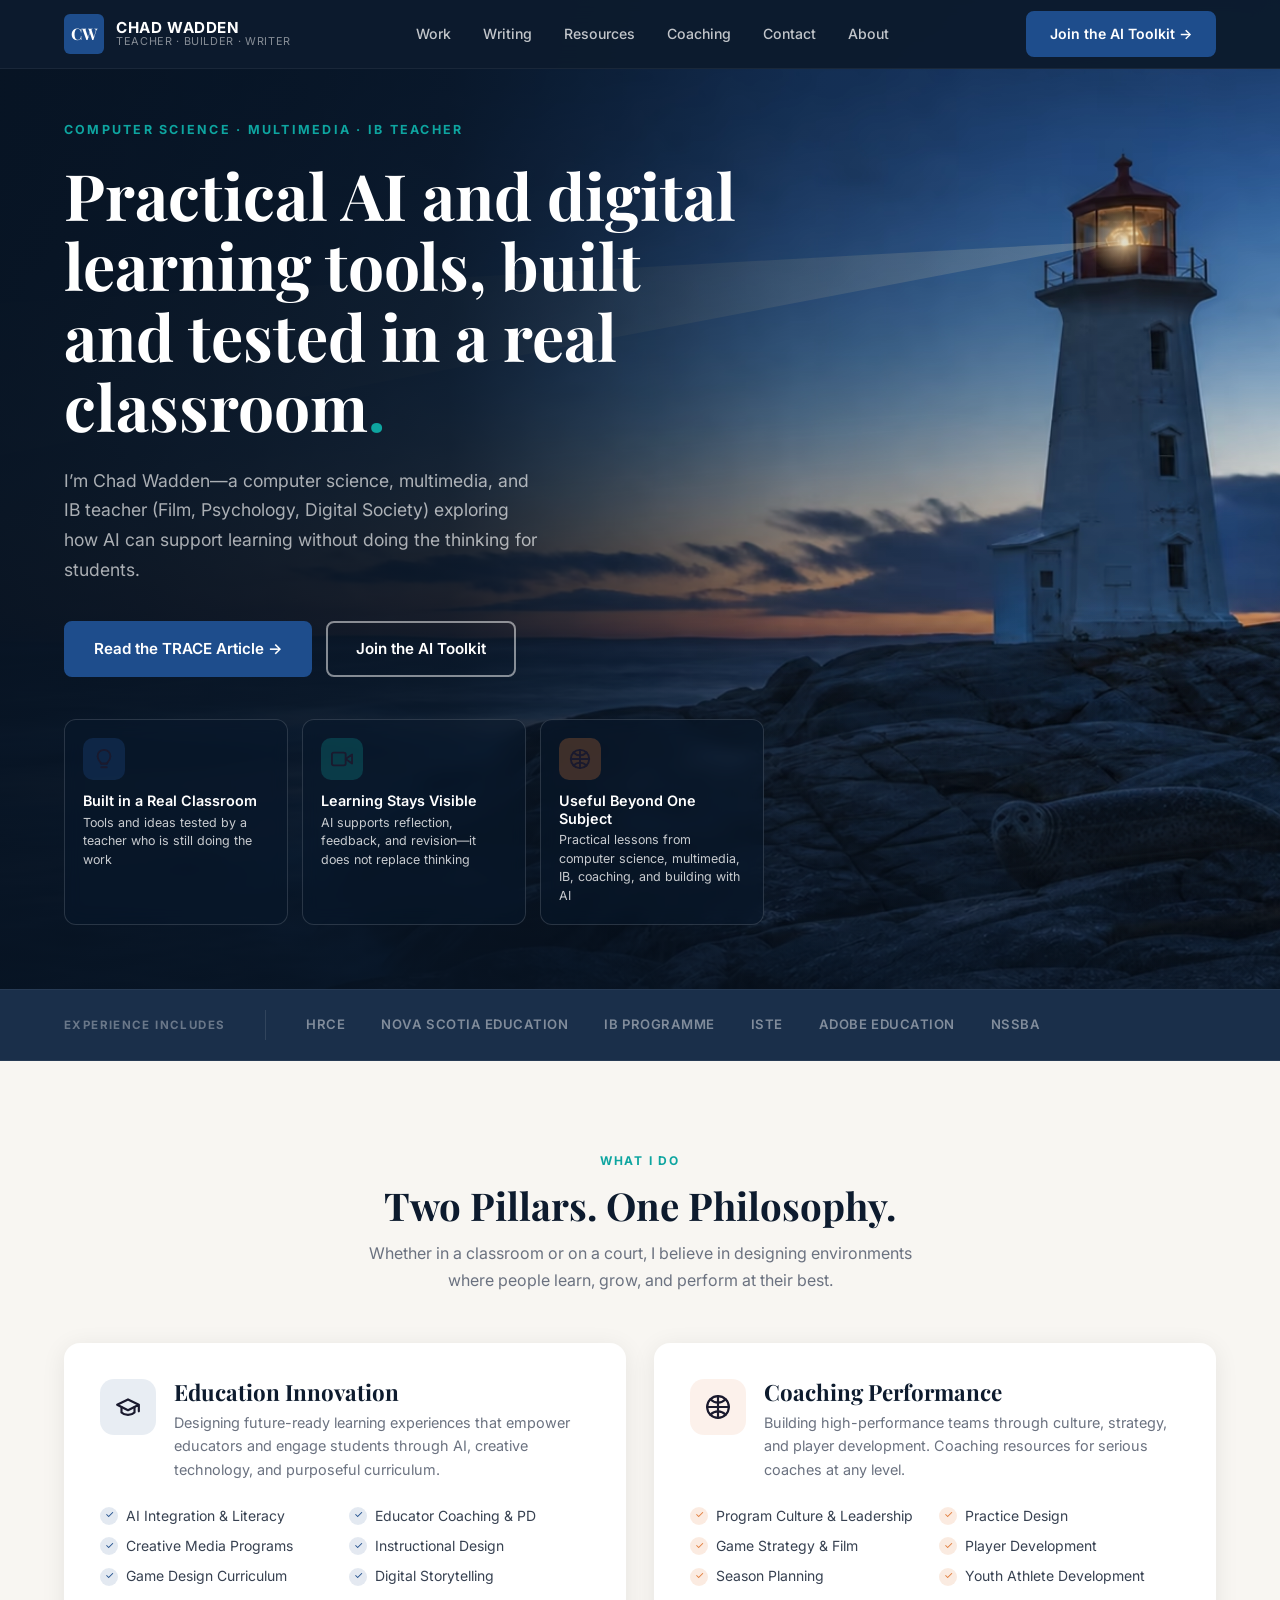
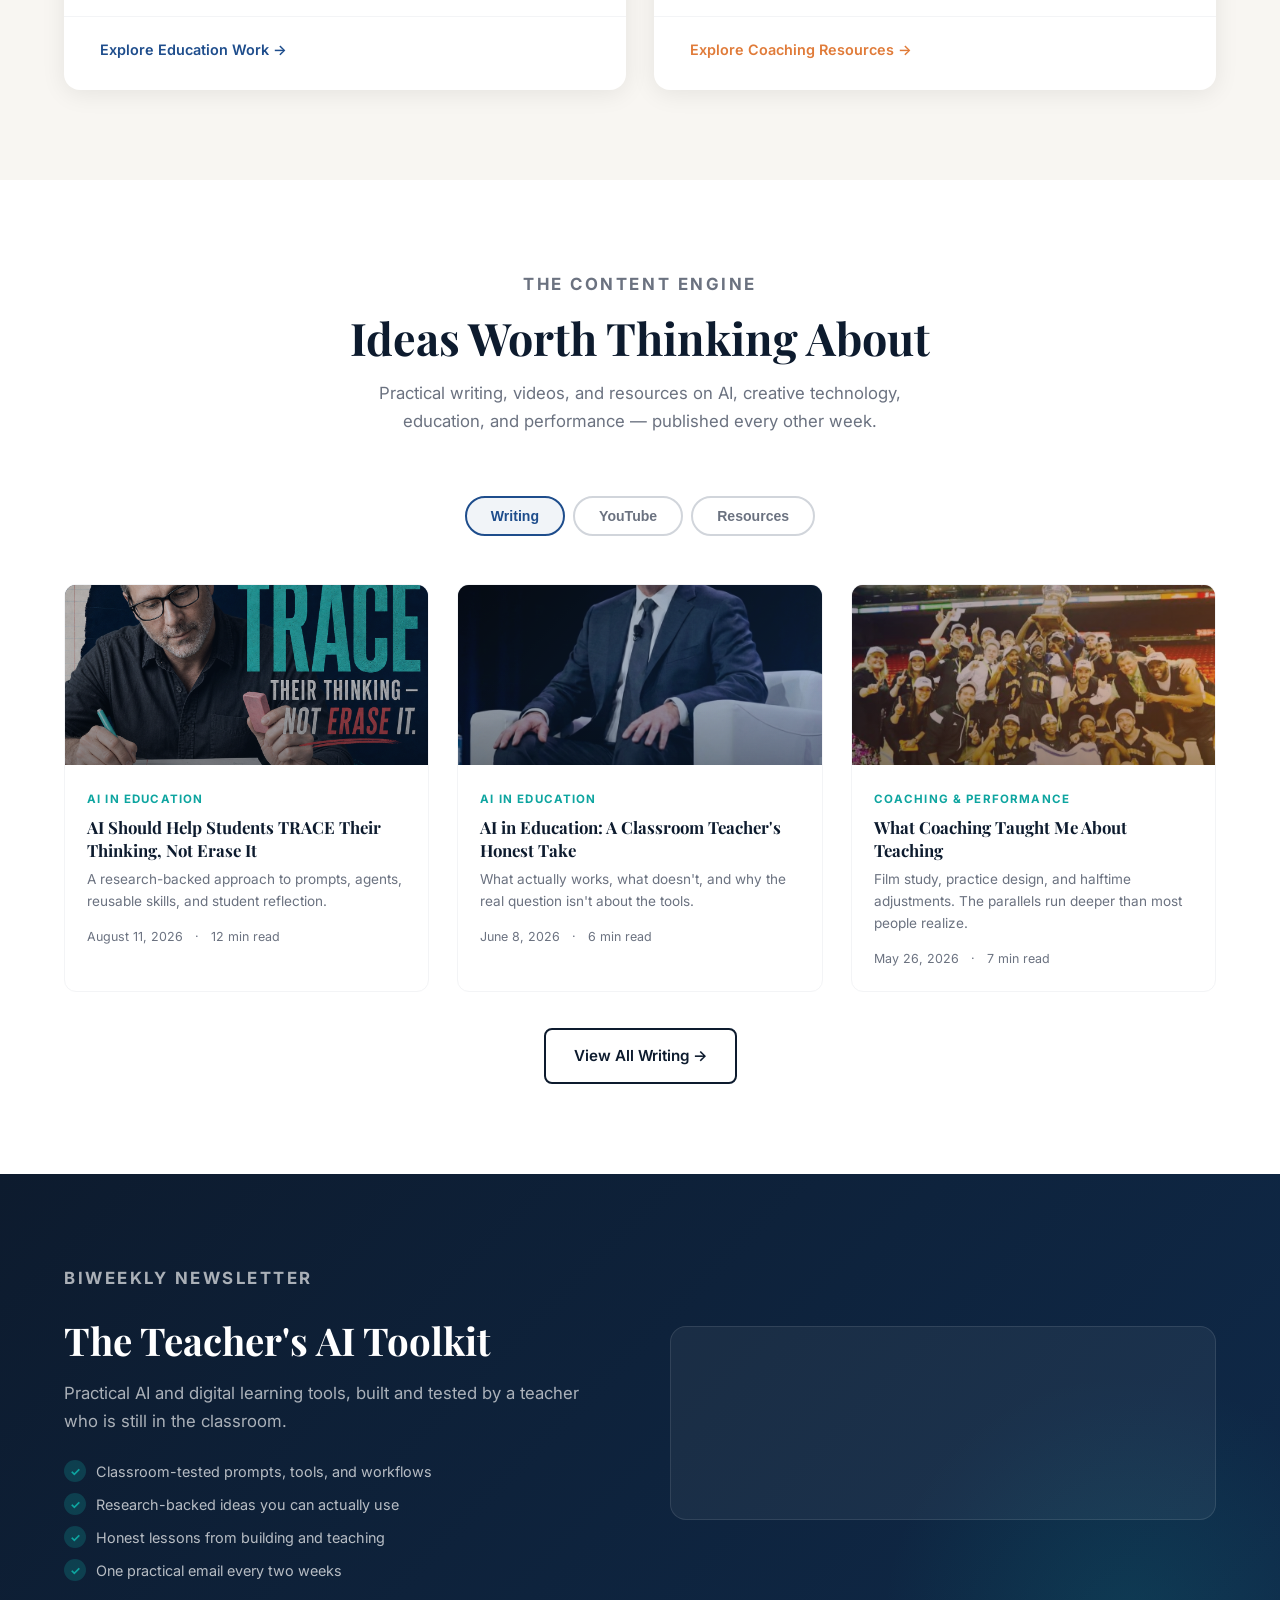
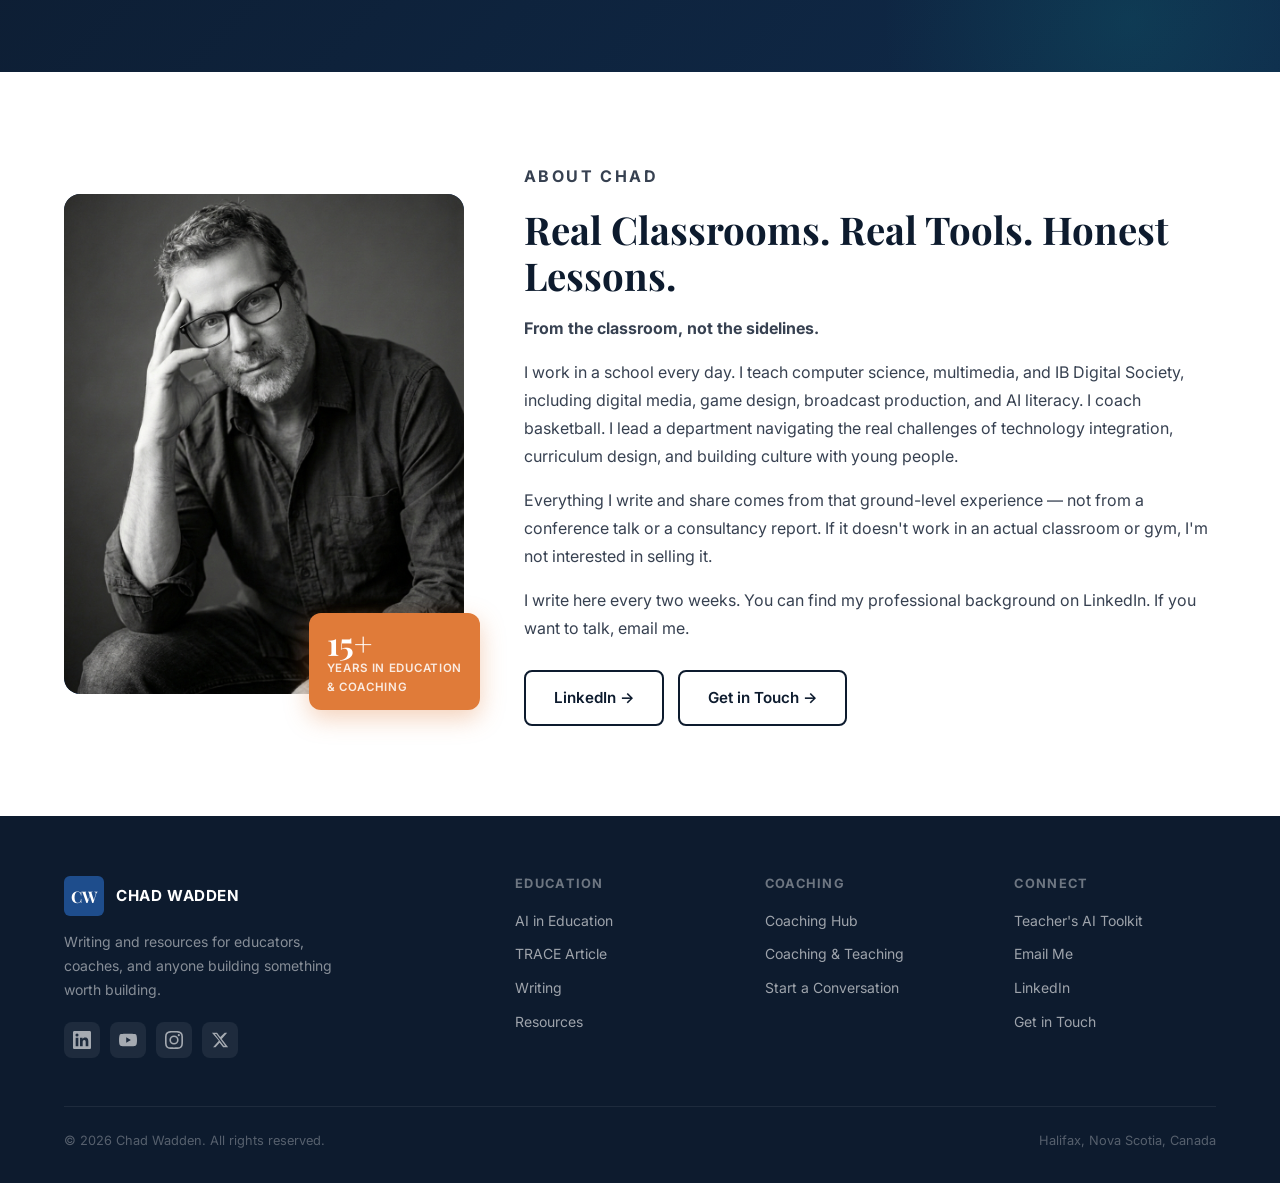
==== commit 2234211c: "Fix lighthouse hero clarity and responsive layering" ====
--- a/index.html
+++ b/index.html
@@ -4,7 +4,7 @@
   <meta charset="UTF-8">
   <meta name="viewport" content="width=device-width, initial-scale=1.0">
   <title>Chad Wadden — Practical AI and Digital Learning Tools</title>
-  <meta name="description" content="Practical AI and digital learning tools, built and tested by Chad Wadden, a computer science, multimedia, and IB Digital Society teacher still in the classroom.">
+  <meta name="description" content="Practical AI and digital learning tools, built and tested by Chad Wadden, a computer science, multimedia, and IB teacher in Film, Psychology, and Digital Society still in the classroom.">
   <meta name="author" content="Chad Wadden">
 
   <!-- Open Graph -->
@@ -18,9 +18,9 @@
   <link rel="preconnect" href="https://fonts.googleapis.com">
   <link rel="preconnect" href="https://fonts.gstatic.com" crossorigin>
   <link href="https://fonts.googleapis.com/css2?family=Playfair+Display:wght@700&amp;family=Inter:wght@400;500;600;700&amp;display=swap" rel="stylesheet">
-  <link rel="preload" as="image" href="images/cis-27-lighthouse-hero-960.avif" type="image/avif" fetchpriority="high" media="(min-width: 1025px)" imagesrcset="images/cis-27-lighthouse-hero-640.avif 640w, images/cis-27-lighthouse-hero-960.avif 960w, images/cis-27-lighthouse-hero-1600.avif 1600w" imagesizes="100vw">
-
-  <link rel="stylesheet" href="css/style.css">
+  <link rel="preload" as="image" href="images/cis-27-lighthouse-hero-1600.avif?v=20260813-2" type="image/avif" fetchpriority="high" media="(min-width: 1025px)" imagesrcset="images/cis-27-lighthouse-hero-640.avif?v=20260813-2 640w, images/cis-27-lighthouse-hero-960.avif?v=20260813-2 960w, images/cis-27-lighthouse-hero-1600.avif?v=20260813-2 1600w" imagesizes="100vw">
+
+  <link rel="stylesheet" href="css/style.css?v=20260813-2">
   <!-- Google Analytics -->
   <script async src="https://www.googletagmanager.com/gtag/js?id=G-JR7LL2L3DE"></script>
   <script>
@@ -70,9 +70,9 @@
   <section id="hero">
     <div class="hero-scene hero-scene--desktop" aria-hidden="true">
       <picture class="hero-photo">
-        <source type="image/avif" srcset="images/cis-27-lighthouse-hero-640.avif 640w, images/cis-27-lighthouse-hero-960.avif 960w, images/cis-27-lighthouse-hero-1600.avif 1600w" sizes="100vw">
-        <source type="image/webp" srcset="images/cis-27-lighthouse-hero-640.webp 640w, images/cis-27-lighthouse-hero-960.webp 960w, images/cis-27-lighthouse-hero-1600.webp 1600w" sizes="100vw">
-        <img src="images/cis-27-lighthouse-hero.png" width="1672" height="941" alt="" loading="eager" decoding="async" fetchpriority="high">
+        <source type="image/avif" srcset="images/cis-27-lighthouse-hero-640.avif?v=20260813-2 640w, images/cis-27-lighthouse-hero-960.avif?v=20260813-2 960w, images/cis-27-lighthouse-hero-1600.avif?v=20260813-2 1600w" sizes="100vw">
+        <source type="image/webp" srcset="images/cis-27-lighthouse-hero-640.webp?v=20260813-2 640w, images/cis-27-lighthouse-hero-960.webp?v=20260813-2 960w, images/cis-27-lighthouse-hero-1600.webp?v=20260813-2 1600w" sizes="100vw">
+        <img src="images/cis-27-lighthouse-hero.png?v=20260813-2" width="1672" height="941" alt="" loading="eager" decoding="async" fetchpriority="high">
       </picture>
       <div class="hero-mist"></div>
       <div class="hero-water-shimmer"></div>
@@ -100,7 +100,7 @@
 
         <!-- Left: text -->
         <div class="hero-text">
-          <p class="hero-eyebrow">Computer Science · Multimedia · IB Digital Society</p>
+          <p class="hero-eyebrow">Computer Science · Multimedia · IB Teacher</p>
 
           <h1 class="hero-headline">
             Practical AI and digital learning tools, built and tested in a real classroom<span class="dot">.</span>
@@ -117,9 +117,9 @@
 
           <div class="hero-scene hero-scene--mobile" aria-hidden="true">
             <picture class="hero-photo">
-              <source type="image/avif" srcset="images/cis-27-lighthouse-hero-640.avif 640w, images/cis-27-lighthouse-hero-960.avif 960w" sizes="(max-width: 1024px) calc(100vw - 48px), 1px">
-              <source type="image/webp" srcset="images/cis-27-lighthouse-hero-640.webp 640w, images/cis-27-lighthouse-hero-960.webp 960w" sizes="(max-width: 1024px) calc(100vw - 48px), 1px">
-              <img src="images/cis-27-lighthouse-hero.png" width="1672" height="941" alt="" loading="lazy" decoding="async" fetchpriority="low">
+              <source type="image/avif" srcset="images/cis-27-lighthouse-hero-640.avif?v=20260813-2 640w, images/cis-27-lighthouse-hero-960.avif?v=20260813-2 960w" sizes="(max-width: 1024px) calc(100vw - 48px), 1px">
+              <source type="image/webp" srcset="images/cis-27-lighthouse-hero-640.webp?v=20260813-2 640w, images/cis-27-lighthouse-hero-960.webp?v=20260813-2 960w" sizes="(max-width: 1024px) calc(100vw - 48px), 1px">
+              <img src="images/cis-27-lighthouse-hero.png?v=20260813-2" width="1672" height="941" alt="" loading="lazy" decoding="async" fetchpriority="low">
             </picture>
             <div class="hero-mist"></div>
             <div class="hero-water-shimmer"></div>
@@ -573,6 +573,6 @@
     </div>
   </footer>
 
-  <script src="js/main.js?v=20260811"></script>
+  <script src="js/main.js?v=20260813-2"></script>
 </body>
 </html>
--- a/css/style.css
+++ b/css/style.css
@@ -229,7 +229,14 @@
   align-items: center;
   padding: 120px 0 64px;
   position: relative;
+  isolation: isolate;
   overflow: hidden;
+}
+
+#hero > .container {
+  position: relative;
+  z-index: 4;
+  width: 100%;
 }
 
 /* ============================================
@@ -240,6 +247,7 @@
   inset: 0;
   pointer-events: none;
   overflow: hidden;
+  z-index: 0;
 }
 
 .hero-scene[hidden] { display: none !important; }
@@ -251,6 +259,12 @@
   width: 100%;
   height: 100%;
   display: block;
+}
+
+.hero-photo {
+  position: absolute;
+  inset: 0;
+  z-index: 0;
 }
 
 .hero-photo img {
@@ -265,6 +279,7 @@
   background:
     linear-gradient(90deg, rgba(7, 19, 34, 0.93) 0%, rgba(7, 19, 34, 0.82) 35%, rgba(7, 19, 34, 0.30) 62%, rgba(7, 19, 34, 0.04) 100%),
     linear-gradient(0deg, rgba(7, 19, 34, 0.58) 0%, transparent 40%);
+  z-index: 3;
 }
 
 .hero-atmosphere,
@@ -273,6 +288,10 @@
   position: absolute;
   inset: 0;
 }
+
+.hero-atmosphere { z-index: 2; }
+.hero-mist,
+.hero-water-shimmer { z-index: 1; }
 
 .hero-atmosphere {
   overflow: visible;
@@ -1248,10 +1267,14 @@
   .footer-grid      { grid-template-columns: 1fr 1fr; gap: 32px; }
 }
 
+@media (max-width: 900px) {
+  .nav-links,
+  .nav-cta { display: none; }
+  .nav-hamburger { display: flex; }
+}
+
 @media (max-width: 768px) {
   section { padding: 60px 0; }
-  .nav-links, .nav-cta { display: none; }
-  .nav-hamburger { display: flex; }
   .hero-headline { font-size: 2.4rem; }
   .hero-visual { grid-template-columns: 1fr; }
   .hero-card.span-2 { grid-column: 1; }
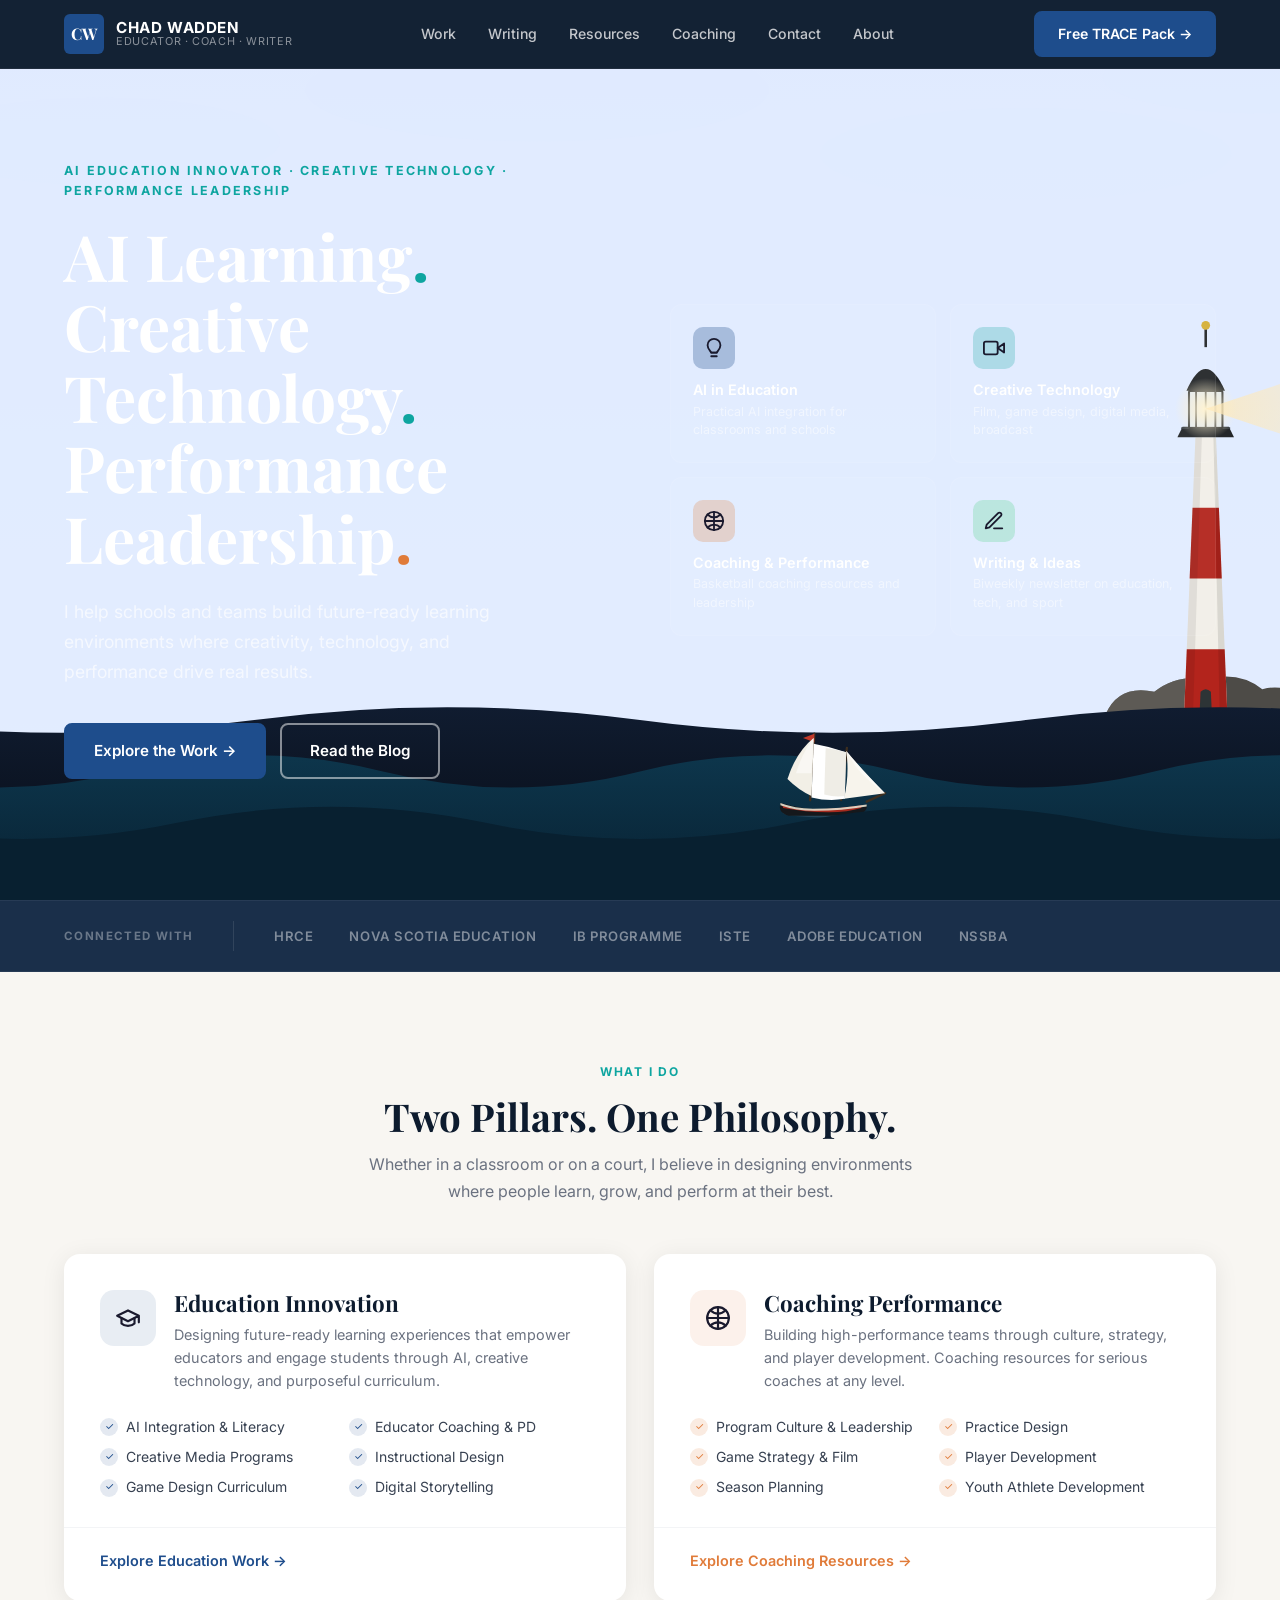
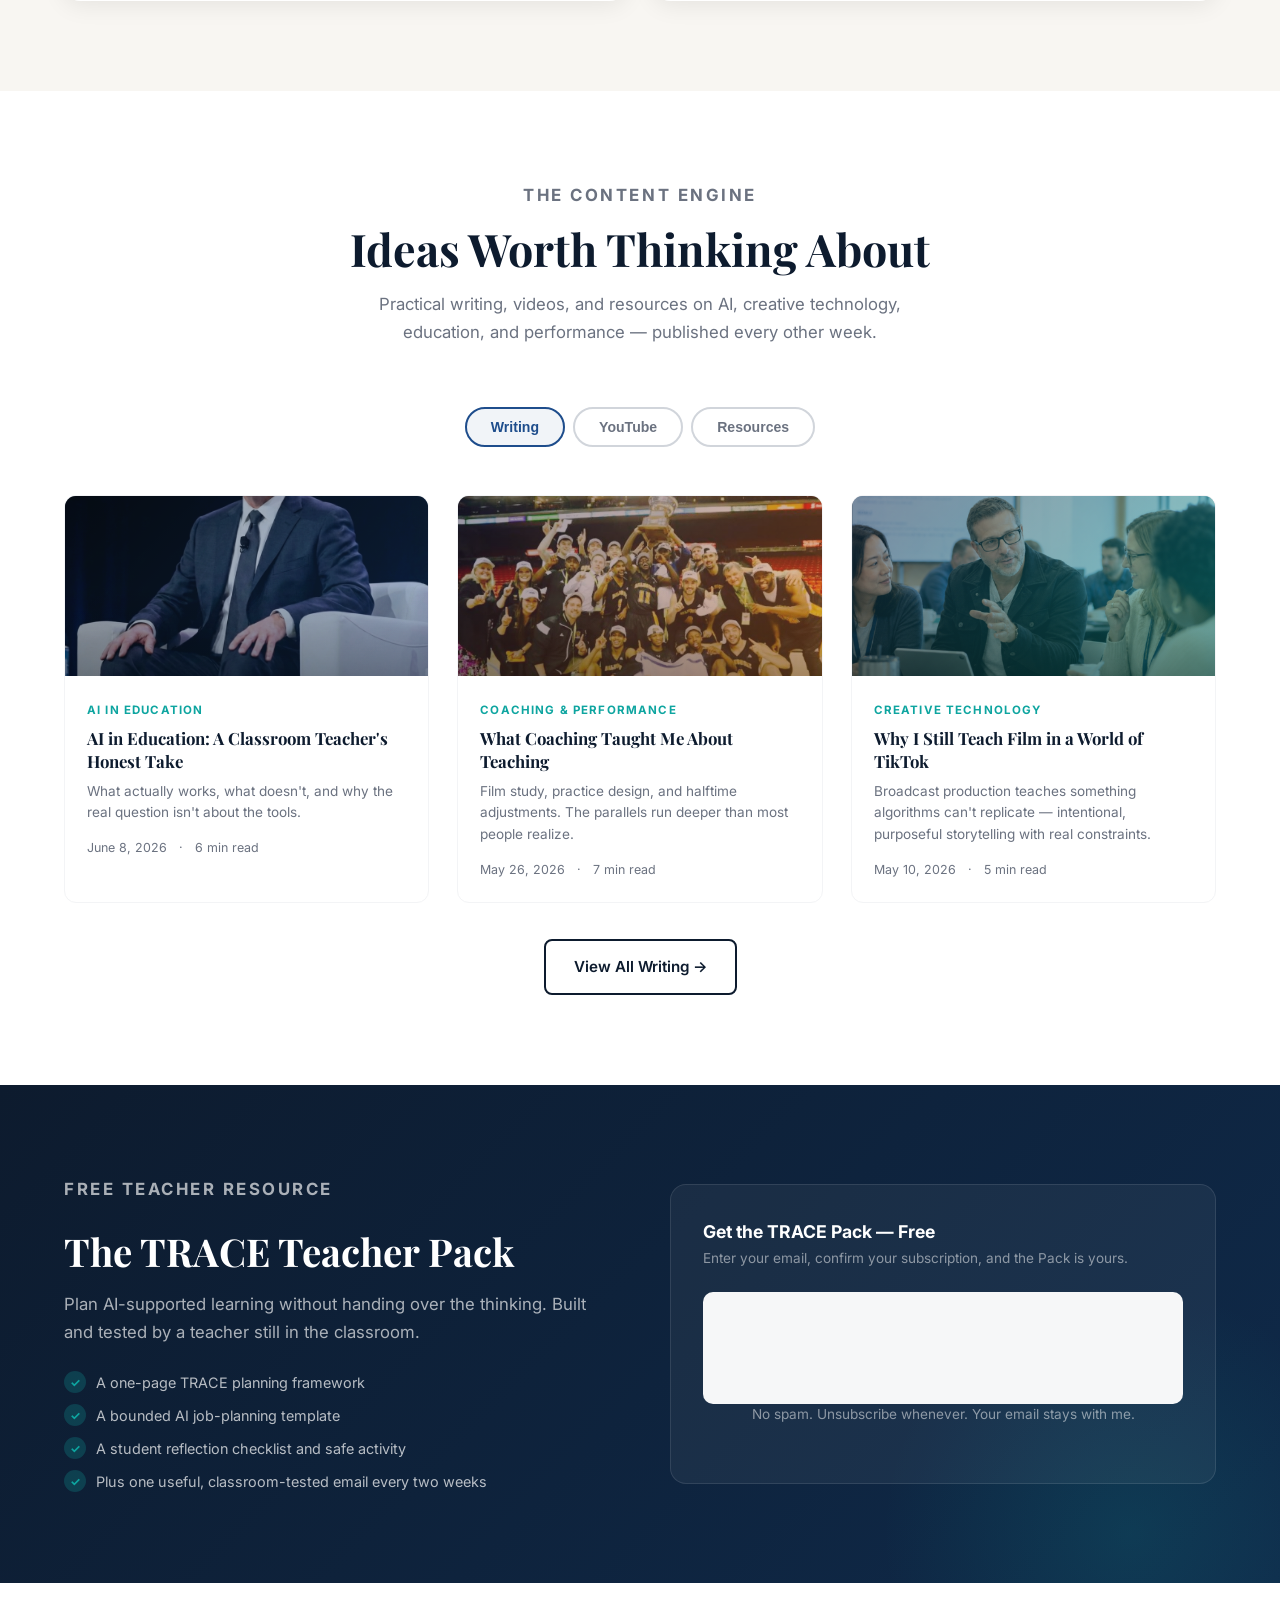
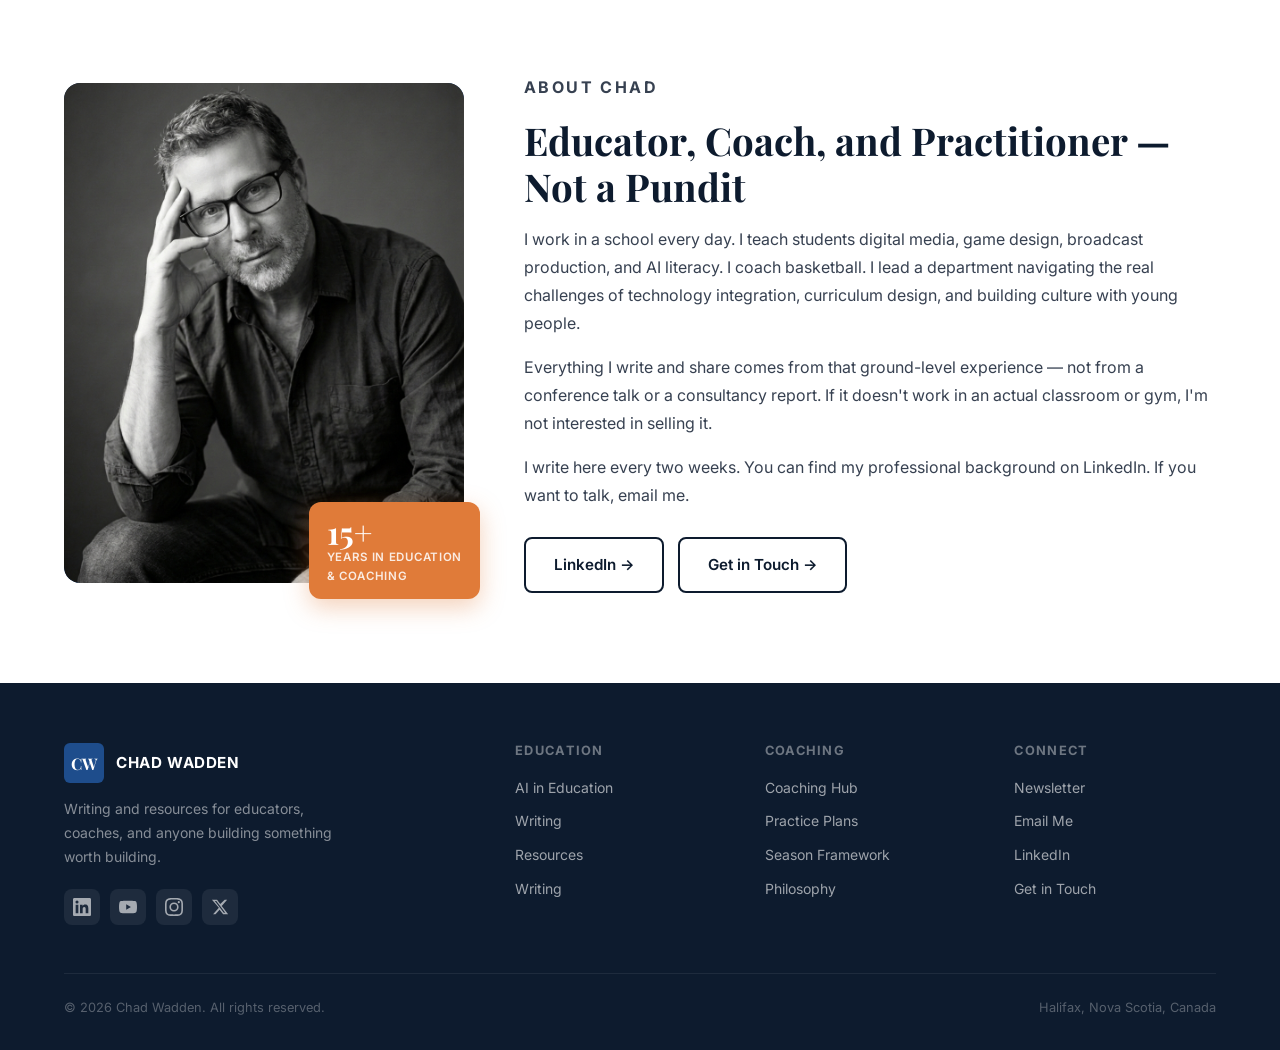
==== commit 70e8588b: "Publish TRACE Teacher Pack funnel" ====
--- a/index.html
+++ b/index.html
@@ -3,13 +3,13 @@
 <head>
   <meta charset="UTF-8">
   <meta name="viewport" content="width=device-width, initial-scale=1.0">
-  <title>Chad Wadden — Practical AI and Digital Learning Tools</title>
-  <meta name="description" content="Practical AI and digital learning tools, built and tested by Chad Wadden, a computer science, multimedia, and IB teacher in Film, Psychology, and Digital Society still in the classroom.">
+  <title>Chad Wadden — AI Learning. Creative Technology. Performance Leadership.</title>
+  <meta name="description" content="Educator, department head, coach, and writer. Helping schools and teams build future-ready learning environments where creativity, technology, and performance drive real results.">
   <meta name="author" content="Chad Wadden">
 
   <!-- Open Graph -->
   <meta property="og:title" content="Chad Wadden">
-  <meta property="og:description" content="Practical AI and digital learning tools, built and tested in a real classroom.">
+  <meta property="og:description" content="AI Learning. Creative Technology. Performance Leadership.">
   <meta property="og:type" content="website">
   <meta property="og:url" content="https://chadwadden.ca">
 
@@ -17,10 +17,9 @@
   <link rel="icon" href="/favicon.svg" type="image/svg+xml">
   <link rel="preconnect" href="https://fonts.googleapis.com">
   <link rel="preconnect" href="https://fonts.gstatic.com" crossorigin>
-  <link href="https://fonts.googleapis.com/css2?family=Playfair+Display:wght@700&amp;family=Inter:wght@400;500;600;700&amp;display=swap" rel="stylesheet">
-  <link rel="preload" as="image" href="images/cis-27-lighthouse-hero-1600.avif?v=20260813-2" type="image/avif" fetchpriority="high" media="(min-width: 1025px)" imagesrcset="images/cis-27-lighthouse-hero-640.avif?v=20260813-2 640w, images/cis-27-lighthouse-hero-960.avif?v=20260813-2 960w, images/cis-27-lighthouse-hero-1600.avif?v=20260813-2 1600w" imagesizes="100vw">
-
-  <link rel="stylesheet" href="css/style.css?v=20260813-2">
+  <link href="https://fonts.googleapis.com/css2?family=Playfair+Display:wght@700&family=Inter:wght@400;500;600;700&display=swap" rel="stylesheet">
+
+  <link rel="stylesheet" href="css/style.css">
   <!-- Google Analytics -->
   <script async src="https://www.googletagmanager.com/gtag/js?id=G-JR7LL2L3DE"></script>
   <script>
@@ -41,7 +40,7 @@
         <div class="logo-mark">CW</div>
         <div class="logo-text">
           <span class="name">Chad Wadden</span>
-          <span class="tagline-sm">Teacher · Builder · Writer</span>
+          <span class="tagline-sm">Educator · Coach · Writer</span>
         </div>
       </a>
 
@@ -55,7 +54,7 @@
       </ul>
 
       <div class="nav-cta">
-        <a href="#newsletter" class="btn btn-primary">Join the AI Toolkit →</a>
+        <a href="#newsletter" class="btn btn-primary" data-track-event="teacher_pack_cta" data-track-location="navigation">Free TRACE Pack →</a>
       </div>
 
       <button class="nav-hamburger" id="hamburger" aria-label="Open menu">
@@ -68,30 +67,164 @@
        HERO
        ============================================ -->
   <section id="hero">
-    <div class="hero-scene hero-scene--desktop" aria-hidden="true">
-      <picture class="hero-photo">
-        <source type="image/avif" srcset="images/cis-27-lighthouse-hero-640.avif?v=20260813-2 640w, images/cis-27-lighthouse-hero-960.avif?v=20260813-2 960w, images/cis-27-lighthouse-hero-1600.avif?v=20260813-2 1600w" sizes="100vw">
-        <source type="image/webp" srcset="images/cis-27-lighthouse-hero-640.webp?v=20260813-2 640w, images/cis-27-lighthouse-hero-960.webp?v=20260813-2 960w, images/cis-27-lighthouse-hero-1600.webp?v=20260813-2 1600w" sizes="100vw">
-        <img src="images/cis-27-lighthouse-hero.png?v=20260813-2" width="1672" height="941" alt="" loading="eager" decoding="async" fetchpriority="high">
-      </picture>
-      <div class="hero-mist"></div>
-      <div class="hero-water-shimmer"></div>
-      <svg class="hero-atmosphere" viewBox="0 0 1672 941" preserveAspectRatio="xMidYMid slice" xmlns="http://www.w3.org/2000/svg">
+    <div class="hero-scene" aria-hidden="true">
+      <svg viewBox="0 0 1200 700" preserveAspectRatio="xMidYMax slice" xmlns="http://www.w3.org/2000/svg">
         <defs>
-          <linearGradient id="hero-beam-gradient-desktop" x1="100%" y1="50%" x2="0%" y2="50%">
-            <stop offset="0%" stop-color="#fff5d6" stop-opacity="0.72"/>
-            <stop offset="34%" stop-color="#ffe7a3" stop-opacity="0.26"/>
-            <stop offset="100%" stop-color="#ffe7a3" stop-opacity="0"/>
+          <linearGradient id="skyStorm" x1="0" y1="0" x2="0" y2="1">
+            <stop offset="0%" stop-color="#0a0f1c"/>
+            <stop offset="55%" stop-color="#131f33"/>
+            <stop offset="100%" stop-color="#1a2f4a"/>
           </linearGradient>
-          <radialGradient id="hero-beacon-gradient-desktop">
-            <stop offset="0%" stop-color="#fff8df" stop-opacity="0.9"/>
-            <stop offset="100%" stop-color="#ffd77e" stop-opacity="0"/>
+          <linearGradient id="skyCalm" x1="0" y1="0" x2="0" y2="1">
+            <stop offset="0%" stop-color="#0d1b2e"/>
+            <stop offset="55%" stop-color="#0f2e42"/>
+            <stop offset="100%" stop-color="#0ea5a0" stop-opacity="0.35"/>
+          </linearGradient>
+          <linearGradient id="waterStorm" x1="0" y1="0" x2="0" y2="1">
+            <stop offset="0%" stop-color="#101c30"/>
+            <stop offset="100%" stop-color="#060a12"/>
+          </linearGradient>
+          <linearGradient id="waterCalm" x1="0" y1="0" x2="0" y2="1">
+            <stop offset="0%" stop-color="#0d3b52"/>
+            <stop offset="100%" stop-color="#082436"/>
+          </linearGradient>
+          <radialGradient id="beamGrad" cx="0%" cy="50%" r="100%">
+            <stop offset="0%" stop-color="#ffe9b8" stop-opacity="0.85"/>
+            <stop offset="100%" stop-color="#ffe9b8" stop-opacity="0"/>
+          </radialGradient>
+          <radialGradient id="lampGlow" cx="50%" cy="50%" r="50%">
+            <stop offset="0%" stop-color="#fff3d0" stop-opacity="1"/>
+            <stop offset="100%" stop-color="#fff3d0" stop-opacity="0"/>
           </radialGradient>
         </defs>
-        <g class="hero-beam" style="transform-origin:1294px 229px">
-          <polygon points="1294,229 -220,128 -220,330" fill="url(#hero-beam-gradient-desktop)"/>
-        </g>
-        <circle class="hero-beacon-glow" cx="1294" cy="229" r="32" fill="url(#hero-beacon-gradient-desktop)"/>
+
+        <!-- sky -->
+        <rect class="scene-sky-storm" x="0" y="0" width="1200" height="700" fill="url(#skyStorm)"/>
+        <rect class="scene-sky-calm" x="0" y="0" width="1200" height="700" fill="url(#skyCalm)"/>
+
+        <!-- stars (fade in as storm clears) -->
+        <g class="scene-stars">
+          <circle cx="120" cy="80" r="1.6" fill="#fff"/>
+          <circle cx="260" cy="140" r="1.2" fill="#fff"/>
+          <circle cx="420" cy="60" r="1.4" fill="#fff"/>
+          <circle cx="610" cy="120" r="1.1" fill="#fff"/>
+          <circle cx="760" cy="70" r="1.6" fill="#fff"/>
+          <circle cx="340" cy="200" r="1" fill="#fff"/>
+          <circle cx="880" cy="150" r="1.3" fill="#fff"/>
+          <circle cx="1000" cy="90" r="1.5" fill="#fff"/>
+        </g>
+
+        <!-- storm clouds (fade out) -->
+        <g class="scene-clouds" fill="#0a1220">
+          <ellipse cx="180" cy="110" rx="140" ry="34" opacity="0.6"/>
+          <ellipse cx="520" cy="70" rx="180" ry="40" opacity="0.55"/>
+          <ellipse cx="900" cy="120" rx="160" ry="36" opacity="0.5"/>
+          <ellipse cx="1080" cy="60" rx="120" ry="28" opacity="0.5"/>
+        </g>
+
+        <!-- lightning flash overlay -->
+        <g class="scene-storm-fx">
+          <rect class="scene-lightning" x="0" y="0" width="1200" height="700" fill="#dfe9ff"/>
+        </g>
+
+        <!-- lighthouse -->
+        <g class="scene-lighthouse">
+          <!-- rocky point the lighthouse stands on -->
+          <path d="M 962,556 Q 972,532 1000,538 Q 1018,524 1042,528 Q 1066,522 1084,536 Q 1108,530 1120,552 Q 1130,574 1116,600 Q 1104,626 1076,640 Q 1050,652 1024,644 Q 994,636 976,612 Q 958,588 962,556 Z" fill="#4d4b47"/>
+          <path d="M 962,556 Q 972,532 1000,538 Q 1018,524 1042,528 Q 1038,558 1020,582 Q 998,604 976,612 Q 958,588 962,556 Z" fill="#66635c" opacity="0.65"/>
+          <path d="M 1024,644 Q 1050,652 1076,640 Q 1104,626 1116,600 Q 1104,618 1082,630 Q 1054,642 1024,644 Z" fill="#2b2a27" opacity="0.55"/>
+          <ellipse cx="960" cy="602" rx="10" ry="6" fill="#3a3936" opacity="0.8"/>
+          <ellipse cx="1118" cy="588" rx="8" ry="5" fill="#3a3936" opacity="0.7"/>
+          <!-- tapered tower: wider at the base, narrow at the gallery -->
+          <path d="M 1023,560 L 1032,340 L 1048,340 L 1057,560 Z" fill="#f2efe8"/>
+          <path d="M 1023,560 L 1025.25,505 L 1054.75,505 L 1057,560 Z" fill="#b3241c"/>
+          <path d="M 1027.5,450 L 1029.75,395 L 1050.25,395 L 1052.5,450 Z" fill="#b3241c"/>
+          <!-- subtle shaded side for roundness -->
+          <path d="M 1023,560 L 1032,340 L 1037,340 L 1030,560 Z" fill="#000000" opacity="0.08"/>
+          <path d="M 1046,340 L 1048,340 L 1057,560 L 1051,560 Z" fill="#000000" opacity="0.1"/>
+          <!-- door -->
+          <path d="M 1035,560 L 1036,538 Q 1040,534 1044,538 L 1045,560 Z" fill="#2d3436"/>
+          <!-- gallery (walkway ring below the lamp room) -->
+          <path d="M 1018,340 L 1062,340 L 1058,332 L 1022,332 Z" fill="#232629"/>
+          <line x1="1021" y1="333" x2="1059" y2="333" stroke="#3a3f44" stroke-width="1.4"/>
+          <!-- lamp room: glassed lantern -->
+          <rect x="1027" y="304" width="26" height="29" rx="1" fill="#dce7ee" opacity="0.55"/>
+          <rect x="1027" y="304" width="26" height="29" rx="1" fill="none" stroke="#232629" stroke-width="1.6"/>
+          <line x1="1032.5" y1="304" x2="1032.5" y2="333" stroke="#232629" stroke-width="1.4"/>
+          <line x1="1040" y1="304" x2="1040" y2="333" stroke="#232629" stroke-width="1.4"/>
+          <line x1="1047.5" y1="304" x2="1047.5" y2="333" stroke="#232629" stroke-width="1.4"/>
+          <!-- domed roof -->
+          <path d="M 1025,304 Q 1040,270 1055,304 Z" fill="#232629"/>
+          <!-- finial -->
+          <line x1="1040" y1="270" x2="1040" y2="256" stroke="#232629" stroke-width="2"/>
+          <circle cx="1040" cy="253" r="3.4" fill="#d4af37"/>
+          <circle class="scene-lamp-glow" cx="1040" cy="318" r="24" fill="url(#lampGlow)"/>
+          <g class="scene-beam" style="transform-origin: 1040px 318px;">
+            <polygon points="1040,318 1220,258 1220,378" fill="url(#beamGrad)"/>
+          </g>
+        </g>
+
+        <!-- water layers (parallax + storm/calm crossfade). Each path extends one
+             extra hump past the viewBox on both sides so the drift animation
+             never scrolls past the end of the shape and shows a seam. -->
+        <g class="scene-wave-back">
+          <path d="M-300,560 Q-150,540 0,560 T300,560 T600,560 T900,560 T1200,560 T1500,560 V700 H-300 Z" fill="url(#waterStorm)"/>
+        </g>
+        <g class="scene-wave-mid">
+          <path d="M-200,600 Q-100,575 0,600 T200,600 T400,600 T600,600 T800,600 T1000,600 T1200,600 T1400,600 V700 H-200 Z" fill="url(#waterCalm)" opacity="0.85"/>
+        </g>
+
+        <!-- the Bluenose — a nod to home, position driven by scroll progress via CSS var --p -->
+        <g class="scene-ship">
+          <g class="scene-ship-sail">
+          <g class="scene-ship-tilt">
+            <!-- mirrored so the bow leads while sailing toward the lighthouse -->
+            <g transform="scale(-1,1)">
+            <!-- wake -->
+            <ellipse cx="-6" cy="26" rx="58" ry="6" fill="#dfe9ff" opacity="0.12"/>
+            <!-- hull -->
+            <path d="M -66 14 Q -68 26 -50 30 L 44 30 Q 60 26 56 12 Q 20 22 -10 22 Q -42 22 -66 14 Z" fill="#15181c"/>
+            <path d="M -60 15 Q -20 21 20 21 Q 42 21 54 14 L 52 19 Q 20 25 -12 25 Q -40 25 -58 19 Z" fill="#a52a1e"/>
+            <path d="M -66 14 Q -30 20 10 20 Q 36 20 56 12 L 56 15 Q 34 23 8 23 Q -32 23 -66 17 Z" fill="#e8e2d0" opacity="0.9"/>
+            <!-- bowsprit -->
+            <path d="M -66 10 L -92 -2" stroke="#3d2e1f" stroke-width="3.4" stroke-linecap="round"/>
+            <!-- foremast -->
+            <path d="M -30 8 L -38 -66" stroke="#3d2e1f" stroke-width="3.2" stroke-linecap="round"/>
+            <!-- mainmast -->
+            <path d="M 14 8 L 8 -86" stroke="#3d2e1f" stroke-width="3.4" stroke-linecap="round"/>
+            <!-- pennant -->
+            <path d="M 8 -86 L 24 -80 L 8 -74 Z" fill="#c0392b"/>
+            <!-- jib (bowsprit to foremast) -->
+            <path d="M -92 -2 Q -60 -34 -37 -62 Q -42 -30 -34 6 Z" fill="#f7f4ec"/>
+            <path d="M -92 -2 Q -60 -34 -37 -62 L -50 -40 Q -66 -20 -92 -2 Z" fill="#ffffff" opacity="0.55"/>
+            <!-- foresail (gaff-rigged, foremast to mainmast) -->
+            <path d="M -37 -60 Q -14 -68 9 -72 L 12 4 Q -12 10 -35 6 Z" fill="#ffffff"/>
+            <path d="M -37 -60 Q -22 -64 -8 -66 L -6 0 Q -22 4 -35 2 Z" fill="#e9e6dc" opacity="0.7"/>
+            <!-- mainsail (mainmast aft) -->
+            <path d="M 9 -80 Q 34 -60 46 -22 Q 30 -6 12 2 L 9 -74 Z" fill="#f2efe6"/>
+            <path d="M 9 -80 Q 24 -62 34 -30 L 12 -30 Z" fill="#ffffff" opacity="0.5"/>
+            </g>
+          </g>
+          </g>
+        </g>
+
+        <!-- lobster: pops up once the water's calm -->
+        <g class="scene-lobster-wrap">
+          <g class="scene-lobster" transform="translate(580,648)">
+            <ellipse cx="0" cy="6" rx="15" ry="3" fill="#0a1a26" opacity="0.3"/>
+            <path d="M -8,6 Q -12,-8 -5,-16 Q 0,-19 5,-16 Q 12,-8 8,6 Q 0,10 -8,6 Z" fill="#c0392b"/>
+            <path d="M -3,-15 Q -6,-6 -3,3" stroke="#a53125" stroke-width="1.4" fill="none"/>
+            <path d="M 3,-15 Q 6,-6 3,3" stroke="#a53125" stroke-width="1.4" fill="none"/>
+            <circle cx="-7" cy="-16" r="3.4" fill="#c0392b"/>
+            <circle cx="7" cy="-16" r="3.4" fill="#c0392b"/>
+            <path d="M -10,-18 L -14,-22 M -4,-19 L -6,-24" stroke="#c0392b" stroke-width="1.6" stroke-linecap="round"/>
+            <path d="M 10,-18 L 14,-22 M 4,-19 L 6,-24" stroke="#c0392b" stroke-width="1.6" stroke-linecap="round"/>
+          </g>
+        </g>
+
+        <g class="scene-wave-front">
+          <path d="M-240,640 Q-120,615 0,640 T240,640 T480,640 T720,640 T960,640 T1200,640 T1440,640 V700 H-240 Z" fill="#082030"/>
+        </g>
       </svg>
     </div>
 
@@ -100,46 +233,21 @@
 
         <!-- Left: text -->
         <div class="hero-text">
-          <p class="hero-eyebrow">Computer Science · Multimedia · IB Teacher</p>
+          <p class="hero-eyebrow">AI Education Innovator · Creative Technology · Performance Leadership</p>
 
           <h1 class="hero-headline">
-            Practical AI and digital learning tools, built and tested in a real classroom<span class="dot">.</span>
+            <span class="line">AI Learning<span class="dot">.</span></span>
+            <span class="line">Creative Technology<span class="dot">.</span></span>
+            <span class="line">Performance Leadership<span class="dot-orange">.</span></span>
           </h1>
 
           <p class="hero-sub">
-            I’m Chad Wadden—a computer science, multimedia, and IB teacher (Film, Psychology, Digital Society) exploring how AI can support learning without doing the thinking for students.
+            I help schools and teams build future-ready learning environments where creativity, technology, and performance drive real results.
           </p>
 
           <div class="hero-actions">
-            <a href="blog/how-i-built-two-ib-exam-tools-with-ai.html" class="btn btn-primary">Read the TRACE Article →</a>
-            <a href="#newsletter" class="btn btn-outline-white">Join the AI Toolkit</a>
-          </div>
-
-          <div class="hero-scene hero-scene--mobile" aria-hidden="true">
-            <picture class="hero-photo">
-              <source type="image/avif" srcset="images/cis-27-lighthouse-hero-640.avif?v=20260813-2 640w, images/cis-27-lighthouse-hero-960.avif?v=20260813-2 960w" sizes="(max-width: 1024px) calc(100vw - 48px), 1px">
-              <source type="image/webp" srcset="images/cis-27-lighthouse-hero-640.webp?v=20260813-2 640w, images/cis-27-lighthouse-hero-960.webp?v=20260813-2 960w" sizes="(max-width: 1024px) calc(100vw - 48px), 1px">
-              <img src="images/cis-27-lighthouse-hero.png?v=20260813-2" width="1672" height="941" alt="" loading="lazy" decoding="async" fetchpriority="low">
-            </picture>
-            <div class="hero-mist"></div>
-            <div class="hero-water-shimmer"></div>
-            <svg class="hero-atmosphere" viewBox="0 0 1672 941" preserveAspectRatio="xMidYMid slice" xmlns="http://www.w3.org/2000/svg">
-              <defs>
-                <linearGradient id="hero-beam-gradient-mobile" x1="100%" y1="50%" x2="0%" y2="50%">
-                  <stop offset="0%" stop-color="#fff5d6" stop-opacity="0.72"/>
-                  <stop offset="34%" stop-color="#ffe7a3" stop-opacity="0.26"/>
-                  <stop offset="100%" stop-color="#ffe7a3" stop-opacity="0"/>
-                </linearGradient>
-                <radialGradient id="hero-beacon-gradient-mobile">
-                  <stop offset="0%" stop-color="#fff8df" stop-opacity="0.9"/>
-                  <stop offset="100%" stop-color="#ffd77e" stop-opacity="0"/>
-                </radialGradient>
-              </defs>
-              <g class="hero-beam" style="transform-origin:1294px 229px">
-                <polygon points="1294,229 -220,128 -220,330" fill="url(#hero-beam-gradient-mobile)"/>
-              </g>
-              <circle class="hero-beacon-glow" cx="1294" cy="229" r="32" fill="url(#hero-beacon-gradient-mobile)"/>
-            </svg>
+            <a href="#pillars" class="btn btn-primary">Explore the Work →</a>
+            <a href="blog/" class="btn btn-outline-white">Read the Blog</a>
           </div>
         </div>
 
@@ -149,22 +257,29 @@
             <div class="hero-card-icon blue">
               <svg width="22" height="22" viewBox="0 0 24 24" fill="none" stroke="currentColor" stroke-width="2" stroke-linecap="round" stroke-linejoin="round"><path d="M12 2a7 7 0 0 1 7 7c0 4-3 6-4 8H9c-1-2-4-4-4-8a7 7 0 0 1 7-7z"/><path d="M9 17h6"/><path d="M9 21h6"/></svg>
             </div>
-            <h4>Built in a Real Classroom</h4>
-            <p>Tools and ideas tested by a teacher who is still doing the work</p>
+            <h4>AI in Education</h4>
+            <p>Practical AI integration for classrooms and schools</p>
           </div>
           <div class="hero-card">
             <div class="hero-card-icon teal">
               <svg width="22" height="22" viewBox="0 0 24 24" fill="none" stroke="currentColor" stroke-width="2" stroke-linecap="round" stroke-linejoin="round"><polygon points="23 7 16 12 23 17 23 7"/><rect x="1" y="5" width="15" height="14" rx="2" ry="2"/></svg>
             </div>
-            <h4>Learning Stays Visible</h4>
-            <p>AI supports reflection, feedback, and revision—it does not replace thinking</p>
-          </div>
-          <div class="hero-card span-2">
+            <h4>Creative Technology</h4>
+            <p>Film, game design, digital media, broadcast</p>
+          </div>
+          <div class="hero-card">
             <div class="hero-card-icon orange">
               <svg width="22" height="22" viewBox="0 0 24 24" fill="none" stroke="currentColor" stroke-width="2" stroke-linecap="round" stroke-linejoin="round"><circle cx="12" cy="12" r="10"/><path d="M4.93 4.93c4.08 4.08 10.06 4.08 14.14 0"/><path d="M4.93 19.07c4.08-4.08 10.06-4.08 14.14 0"/><line x1="12" y1="2" x2="12" y2="22"/><line x1="2" y1="12" x2="22" y2="12"/></svg>
             </div>
-            <h4>Useful Beyond One Subject</h4>
-            <p>Practical lessons from computer science, multimedia, IB, coaching, and building with AI</p>
+            <h4>Coaching & Performance</h4>
+            <p>Basketball coaching resources and leadership</p>
+          </div>
+          <div class="hero-card">
+            <div class="hero-card-icon green">
+              <svg width="22" height="22" viewBox="0 0 24 24" fill="none" stroke="currentColor" stroke-width="2" stroke-linecap="round" stroke-linejoin="round"><path d="M12 20h9"/><path d="M16.5 3.5a2.121 2.121 0 0 1 3 3L7 19l-4 1 1-4L16.5 3.5z"/></svg>
+            </div>
+            <h4>Writing & Ideas</h4>
+            <p>Biweekly newsletter on education, tech, and sport</p>
           </div>
         </div>
 
@@ -177,7 +292,7 @@
        ============================================ -->
   <div id="trust-bar">
     <div class="trust-inner">
-      <span class="trust-label">Experience includes</span>
+      <span class="trust-label">Connected with</span>
       <div class="trust-divider"></div>
       <div class="trust-logos">
         <span class="trust-item">HRCE</span>
@@ -278,22 +393,6 @@
         <div class="blog-grid">
 
           <article class="blog-card">
-            <a href="blog/how-i-built-two-ib-exam-tools-with-ai.html" style="text-decoration:none">
-            <div class="blog-card-img" style="background:linear-gradient(135deg,#0d1b2e,#1e4d8c)">
-              <img src="images/trace-instagram-cover-v2.png" alt="" style="width:100%;height:100%;object-fit:cover;object-position:center;opacity:0.78;">
-            </div>
-            <div class="blog-card-body">
-              <span class="blog-tag">AI in Education</span>
-              <h3>AI Should Help Students TRACE Their Thinking, Not Erase It</h3>
-              <p>A research-backed approach to prompts, agents, reusable skills, and student reflection.</p>
-              <div class="blog-meta">
-                <span>August 11, 2026</span><span>·</span><span>12 min read</span>
-              </div>
-            </div>
-            </a>
-          </article>
-
-          <article class="blog-card">
             <a href="blog/ai-in-education-honest-take.html" style="text-decoration:none">
             <div class="blog-card-img" style="background:linear-gradient(135deg,#0d1b2e,#1e4d8c)">
               <img src="images/chad-wadden-speaking.PNG" alt="" style="width:100%;height:100%;object-fit:cover;opacity:0.6;">
@@ -325,6 +424,22 @@
             </a>
           </article>
 
+          <article class="blog-card">
+            <a href="blog/why-i-still-teach-film.html" style="text-decoration:none">
+            <div class="blog-card-img" style="background:linear-gradient(135deg,#1a2f4a,#0ea5a0)">
+              <img src="images/chad-teachers.png" alt="" style="width:100%;height:100%;object-fit:cover;opacity:0.5;">
+            </div>
+            <div class="blog-card-body">
+              <span class="blog-tag">Creative Technology</span>
+              <h3>Why I Still Teach Film in a World of TikTok</h3>
+              <p>Broadcast production teaches something algorithms can't replicate — intentional, purposeful storytelling with real constraints.</p>
+              <div class="blog-meta">
+                <span>May 10, 2026</span><span>·</span><span>5 min read</span>
+              </div>
+            </div>
+            </a>
+          </article>
+
         </div>
 
         <div style="text-align:center;margin-top:36px">
@@ -342,7 +457,7 @@
             </div>
             <div class="yt-info">
               <h4>Getting Started with AI in Your Classroom — Practical First Steps</h4>
-              <span>Most recent · 12 min</span>
+              <span>Most recent · 18 min</span>
             </div>
           </div>
 
@@ -399,26 +514,34 @@
 
           <div class="resource-card">
             <div class="resource-icon"><svg width="24" height="24" viewBox="0 0 24 24" fill="none" stroke="currentColor" stroke-width="2" stroke-linecap="round" stroke-linejoin="round"><path d="M12 2a7 7 0 0 1 7 7c0 4-3 6-4 8H9c-1-2-4-4-4-8a7 7 0 0 1 7-7z"/><path d="M9 17h6"/><path d="M9 21h6"/></svg></div>
-            <span class="resource-badge free">Read</span>
-            <h4>The TRACE Framework</h4>
-            <p>A practical framework for bounded AI work that keeps student thinking visible.</p>
-            <a href="blog/how-i-built-two-ib-exam-tools-with-ai.html" class="resource-btn free-btn">Read the Article →</a>
+            <span class="resource-badge free">Free</span>
+            <h4>The TRACE Teacher Pack</h4>
+            <p>A practical framework, bounded AI job planner, reflection checklist, and safe classroom activity.</p>
+            <a href="#newsletter" class="resource-btn free-btn" data-track-event="teacher_pack_cta" data-track-location="resources_tab">Get the Pack →</a>
           </div>
 
           <div class="resource-card">
             <div class="resource-icon"><svg width="24" height="24" viewBox="0 0 24 24" fill="none" stroke="currentColor" stroke-width="2" stroke-linecap="round" stroke-linejoin="round"><polygon points="23 7 16 12 23 17 23 7"/><rect x="1" y="5" width="15" height="14" rx="2" ry="2"/></svg></div>
-            <span class="resource-badge free">Watch</span>
-            <h4>IB Tool Demonstration</h4>
-            <p>See a student-style response move from annotation to visible self-checking.</p>
-            <a href="blog/how-i-built-two-ib-exam-tools-with-ai.html#tool-demonstration" class="resource-btn free-btn">Watch the Demo →</a>
+            <span class="resource-badge free">Free</span>
+            <h4>Exam Practice Studio</h4>
+            <p>Try the working IB Digital Society exam-practice tool featured in the TRACE campaign.</p>
+            <a href="https://macchady-spec.github.io/ib_paperPractice/ibdsdiag.html" target="_blank" rel="noopener" class="resource-btn free-btn">Try the Tool →</a>
           </div>
 
           <div class="resource-card">
             <div class="resource-icon"><svg width="24" height="24" viewBox="0 0 24 24" fill="none" stroke="currentColor" stroke-width="2" stroke-linecap="round" stroke-linejoin="round"><circle cx="12" cy="12" r="10"/><path d="M4.93 4.93c4.08 4.08 10.06 4.08 14.14 0"/><path d="M4.93 19.07c4.08-4.08 10.06-4.08 14.14 0"/><line x1="12" y1="2" x2="12" y2="22"/><line x1="2" y1="12" x2="22" y2="12"/></svg></div>
-            <span class="resource-badge free">Try</span>
-            <h4>IB DigSoc Exam Practice Studio</h4>
-            <p>Use the live classroom tool for rubric-aware annotation and student reflection.</p>
-            <a href="https://macchady-spec.github.io/ib_paperPractice/ibdsdiag.html" target="_blank" rel="noopener" class="resource-btn free-btn">Open the Tool →</a>
+            <span class="resource-badge free">Free</span>
+            <h4>Response Studio</h4>
+            <p>Inspect evidence, explanation, and evaluation without asking AI to do the thinking.</p>
+            <a href="https://macchady-spec.github.io/ib_paperPractice/" target="_blank" rel="noopener" class="resource-btn free-btn">Try the Tool →</a>
+          </div>
+
+          <div class="resource-card">
+            <div class="resource-icon"><svg width="24" height="24" viewBox="0 0 24 24" fill="none" stroke="currentColor" stroke-width="2" stroke-linecap="round" stroke-linejoin="round"><path d="M14 2H6a2 2 0 0 0-2 2v16a2 2 0 0 0 2 2h12a2 2 0 0 0 2-2V8z"/><polyline points="14 2 14 8 20 8"/><line x1="16" y1="13" x2="8" y2="13"/><line x1="16" y1="17" x2="8" y2="17"/><polyline points="10 9 9 9 8 9"/></svg></div>
+            <span class="resource-badge free">Read</span>
+            <h4>Why Students Should TRACE Their Thinking</h4>
+            <p>The research-aware story behind the framework and the two classroom tools.</p>
+            <a href="blog/how-i-built-two-ib-exam-tools-with-ai.html" class="resource-btn free-btn">Read the Article →</a>
           </div>
 
         </div>
@@ -439,24 +562,24 @@
       <div class="newsletter-inner">
 
         <div class="newsletter-content">
-          <p class="section-label">Biweekly Newsletter</p>
-          <h2>The Teacher's AI Toolkit</h2>
-          <p>Practical AI and digital learning tools, built and tested by a teacher who is still in the classroom.</p>
+          <p class="section-label">Free Teacher Resource</p>
+          <h2>The TRACE Teacher Pack</h2>
+          <p>Plan AI-supported learning without handing over the thinking. Built and tested by a teacher still in the classroom.</p>
           <ul class="newsletter-bullets">
-            <li>Classroom-tested prompts, tools, and workflows</li>
-            <li>Research-backed ideas you can actually use</li>
-            <li>Honest lessons from building and teaching</li>
-            <li>One practical email every two weeks</li>
+            <li>A one-page TRACE planning framework</li>
+            <li>A bounded AI job-planning template</li>
+            <li>A student reflection checklist and safe activity</li>
+            <li>Plus one useful, classroom-tested email every two weeks</li>
           </ul>
         </div>
 
         <div class="newsletter-form-wrap">
-          <div class="kit-form-embed" aria-label="Teacher's AI Toolkit newsletter signup">
+          <h3>Get the TRACE Pack — Free</h3>
+          <p>Enter your email, confirm your subscription, and the Pack is yours.</p>
+          <div class="kit-form-shell" data-track-event="newsletter_form_view" data-track-location="homepage">
             <script async data-uid="70f50cb4b3" src="https://chad-wadden.kit.com/70f50cb4b3/index.js"></script>
-            <noscript>
-              <a href="https://chad-wadden.kit.com/70f50cb4b3?utm_source=chadwadden.ca&amp;utm_medium=website&amp;utm_campaign=site_newsletter&amp;utm_content=homepage_signup" class="btn btn-teal">Join the newsletter →</a>
-            </noscript>
-          </div>
+          </div>
+          <p class="form-disclaimer">No spam. Unsubscribe whenever. Your email stays with me.</p>
         </div>
 
       </div>
@@ -483,10 +606,9 @@
 
         <div class="about-content">
           <p class="section-label">About Chad</p>
-          <h2>Real Classrooms. Real Tools. Honest Lessons.</h2>
-          <p><strong>From the classroom, not the sidelines.</strong></p>
+          <h2>Educator, Coach, and Practitioner — Not a Pundit</h2>
           <p>
-            I work in a school every day. I teach computer science, multimedia, and IB Digital Society, including digital media, game design, broadcast production, and AI literacy. I coach basketball. I lead a department navigating the real challenges of technology integration, curriculum design, and building culture with young people.
+            I work in a school every day. I teach students digital media, game design, broadcast production, and AI literacy. I coach basketball. I lead a department navigating the real challenges of technology integration, curriculum design, and building culture with young people.
           </p>
           <p>
             Everything I write and share comes from that ground-level experience — not from a conference talk or a consultancy report. If it doesn't work in an actual classroom or gym, I'm not interested in selling it.
@@ -539,9 +661,9 @@
           <h4>Education</h4>
           <ul>
             <li><a href="#pillars">AI in Education</a></li>
-            <li><a href="blog/how-i-built-two-ib-exam-tools-with-ai.html">TRACE Article</a></li>
             <li><a href="blog/">Writing</a></li>
             <li><a href="resources/">Resources</a></li>
+            <li><a href="blog/">Writing</a></li>
           </ul>
         </div>
 
@@ -549,15 +671,16 @@
           <h4>Coaching</h4>
           <ul>
             <li><a href="coaching/">Coaching Hub</a></li>
-            <li><a href="blog/what-coaching-taught-me-about-teaching.html">Coaching &amp; Teaching</a></li>
-            <li><a href="mailto:chad.aigroove@gmail.com">Start a Conversation</a></li>
+            <li><a href="coaching/#resources">Practice Plans</a></li>
+            <li><a href="coaching/#resources">Season Framework</a></li>
+            <li><a href="coaching/#philosophy">Philosophy</a></li>
           </ul>
         </div>
 
         <div class="footer-col">
           <h4>Connect</h4>
           <ul>
-            <li><a href="#newsletter">Teacher's AI Toolkit</a></li>
+            <li><a href="/resources/#get-pack">Newsletter</a></li>
             <li><a href="mailto:chad.aigroove@gmail.com">Email Me</a></li>
             <li><a href="https://www.linkedin.com/in/chad-wadden-36918b34/" target="_blank" rel="noopener">LinkedIn</a></li>
             <li><a href="mailto:chad.aigroove@gmail.com">Get in Touch</a></li>
@@ -573,6 +696,6 @@
     </div>
   </footer>
 
-  <script src="js/main.js?v=20260813-2"></script>
+  <script src="js/main.js"></script>
 </body>
 </html>
--- a/css/style.css
+++ b/css/style.css
@@ -223,149 +223,138 @@
    HERO
    ============================================ */
 #hero {
-  min-height: max(760px, 100vh);
+  --p: 0;
+  min-height: 100vh;
   background: var(--navy);
   display: flex;
   align-items: center;
-  padding: 120px 0 64px;
+  padding: 100px 0 60px;
   position: relative;
-  isolation: isolate;
   overflow: hidden;
 }
 
-#hero > .container {
-  position: relative;
-  z-index: 4;
-  width: 100%;
-}
-
 /* ============================================
-   HERO SCENE — cinematic Maritime editorial image with a restrained beam
+   HERO SCENE — lighthouse guiding a ship through storm to calm
+   Scroll progress driven by JS via --p (0 = storm, 1 = calm harbor)
    ============================================ */
 .hero-scene {
   position: absolute;
-  inset: 0;
+  top: 0;
+  left: 0;
+  right: 0;
+  height: 100vh;
   pointer-events: none;
   overflow: hidden;
-  z-index: 0;
-}
-
-.hero-scene[hidden] { display: none !important; }
-.hero-scene--mobile { display: none; }
-
-.hero-photo,
-.hero-photo img,
-.hero-atmosphere {
-  width: 100%;
-  height: 100%;
-  display: block;
-}
-
-.hero-photo {
-  position: absolute;
-  inset: 0;
-  z-index: 0;
-}
-
-.hero-photo img {
-  object-fit: cover;
-  object-position: center;
-}
-
-.hero-scene::after {
-  content: '';
-  position: absolute;
-  inset: 0;
-  background:
-    linear-gradient(90deg, rgba(7, 19, 34, 0.93) 0%, rgba(7, 19, 34, 0.82) 35%, rgba(7, 19, 34, 0.30) 62%, rgba(7, 19, 34, 0.04) 100%),
-    linear-gradient(0deg, rgba(7, 19, 34, 0.58) 0%, transparent 40%);
-  z-index: 3;
-}
-
-.hero-atmosphere,
-.hero-mist,
-.hero-water-shimmer {
-  position: absolute;
-  inset: 0;
-}
-
-.hero-atmosphere { z-index: 2; }
-.hero-mist,
-.hero-water-shimmer { z-index: 1; }
-
-.hero-atmosphere {
-  overflow: visible;
-}
-
-.hero-beam {
-  opacity: 0.34;
-  transform: rotate(-7deg);
-  animation: hero-beam-cross-horizon 10s ease-in-out infinite;
-}
-
-.hero-beacon-glow {
-  opacity: 0.82;
-  animation: hero-beacon-breathe 5s ease-in-out infinite;
-}
-
-.hero-mist {
-  inset: 42% -4% 12%;
-  opacity: 0.13;
-  background: repeating-linear-gradient(176deg, transparent 0 26px, rgba(220, 238, 243, 0.22) 31px, transparent 42px);
-  filter: blur(10px);
-  animation: hero-mist-drift 18s ease-in-out infinite alternate;
-}
-
-.hero-water-shimmer {
-  top: 61%;
-  opacity: 0.12;
-  background: repeating-linear-gradient(174deg, transparent 0 28px, rgba(180, 229, 229, 0.38) 30px, transparent 34px);
-  mask-image: linear-gradient(to bottom, transparent, #000 24%, #000 72%, transparent);
-  animation: hero-water-drift 12s ease-in-out infinite alternate;
-}
-
-@keyframes hero-beam-cross-horizon {
-  0%, 12% { opacity: 0; transform: rotate(-7deg); }
-  20% { opacity: 0.22; }
-  42% { opacity: 0.42; transform: rotate(6deg); }
-  50%, 66% { opacity: 0; transform: rotate(6deg); }
-  74% { opacity: 0.2; }
-  94% { opacity: 0.34; transform: rotate(-7deg); }
-  100% { opacity: 0; transform: rotate(-7deg); }
-}
-
-@keyframes hero-beacon-breathe {
-  0%, 100% { opacity: 0.68; }
-  50% { opacity: 0.9; }
-}
-
-@keyframes hero-mist-drift {
-  from { transform: translate3d(-1.5%, 0, 0); }
-  to { transform: translate3d(1.5%, -2px, 0); }
-}
-
-@keyframes hero-water-drift {
-  from { transform: translate3d(-1%, 1px, 0); }
-  to { transform: translate3d(1%, -1px, 0); }
+}
+.hero-scene svg { width: 100%; height: 100%; display: block; }
+
+.scene-sky-calm { opacity: var(--p); transition: opacity 0.2s linear; }
+.scene-clouds { opacity: calc(1 - var(--p)); transition: opacity 0.2s linear; }
+.scene-stars { opacity: var(--p); transition: opacity 0.3s linear; }
+
+.scene-storm-fx {
+  opacity: calc(1 - var(--p));
+  transition: opacity 0.2s linear;
+}
+.scene-lightning { mix-blend-mode: screen; }
+@media (prefers-reduced-motion: no-preference) {
+  .scene-lightning { animation: lightning-flash 9s ease-in-out infinite; }
+}
+@keyframes lightning-flash {
+  0%, 100% { opacity: 0; }
+  91% { opacity: 0; }
+  92% { opacity: 0.35; }
+  93% { opacity: 0.05; }
+  94% { opacity: 0.28; }
+  95% { opacity: 0; }
+}
+
+.scene-beam {
+  animation: beam-sweep 5s linear infinite;
+}
+.scene-beam polygon { opacity: 0.9; }
+@keyframes beam-sweep {
+  from { transform: rotate(0deg); }
+  to   { transform: rotate(360deg); }
+}
+.scene-lamp-glow {
+  animation: lamp-pulse 2.4s ease-in-out infinite;
+}
+@keyframes lamp-pulse {
+  0%, 100% { opacity: 0.75; }
+  50% { opacity: 1; }
+}
+
+/* waves: gentle continuous drift, amplitude/color implied by path shape */
+.scene-wave-back, .scene-wave-mid, .scene-wave-front {
+  animation-timing-function: linear;
+  animation-iteration-count: infinite;
+}
+.scene-wave-back  { animation-name: drift-slow; opacity: calc(1 - var(--p) * 0.15); }
+.scene-wave-mid   { animation-name: drift-mid; }
+.scene-wave-front { animation-name: drift-fast; }
+@keyframes drift-slow { 0% { transform: translateX(0); } 100% { transform: translateX(-100px); } }
+@keyframes drift-mid  { 0% { transform: translateX(0); } 100% { transform: translateX(80px); } }
+@keyframes drift-fast { 0% { transform: translateX(0); } 100% { transform: translateX(-60px); } }
+.scene-wave-back  { animation-duration: 7s; }
+.scene-wave-mid   { animation-duration: 5s; }
+.scene-wave-front { animation-duration: 4s; }
+
+/* ship: travels from stormy open water toward the harbor light as --p increases */
+.scene-ship {
+  transform:
+    translate(calc(740px + var(--p) * 170px), calc(618px - var(--p) * 35px))
+    scale(calc(0.55 + var(--p) * 0.35));
+  transition: transform 0.25s ease-out;
+}
+/* continuous voyage: the schooner crosses the whole scene on a loop,
+   layered on top of the storm/calm position from --p */
+.scene-ship-sail {
+  animation: ship-sail 28s linear infinite;
+}
+@keyframes ship-sail {
+  0%   { transform: translateX(-1000px); }
+  100% { transform: translateX(700px); }
+}
+
+.scene-ship-tilt {
+  transform-origin: 0px 10px;
+  animation: ship-rock 3.4s ease-in-out infinite;
+}
+@keyframes ship-rock {
+  0%, 100% { transform: rotate(-6deg) translateY(0); }
+  50%      { transform: rotate(6deg) translateY(-4px); }
+}
+
+/* lobster: pops up for a look once the water settles */
+.scene-lobster-wrap {
+  opacity: var(--p);
+  transition: opacity 0.2s linear;
+}
+.scene-lobster {
+  animation: lobster-peek 23s ease-in-out infinite;
+  animation-delay: 5s;
+}
+@keyframes lobster-peek {
+  0%, 78%, 100% { opacity: 0; transform: translate(580px, 660px) scale(0.9); }
+  84%           { opacity: 1; transform: translate(580px, 646px) scale(1); }
+  90%           { opacity: 1; transform: translate(580px, 644px) scale(1); }
+  95%           { opacity: 0; transform: translate(580px, 660px) scale(0.9); }
 }
 
 @media (prefers-reduced-motion: reduce) {
-  .hero-beam,
-  .hero-beacon-glow,
-  .hero-mist,
-  .hero-water-shimmer {
-    animation: none !important;
-  }
-  .hero-beam { opacity: 0.22; transform: rotate(0deg); }
+  .hero-scene * { animation: none !important; }
+  .scene-ship { transition: none; }
 }
 
 .hero-inner {
-  display: block;
+  display: grid;
+  grid-template-columns: 1fr 1fr;
+  gap: 60px;
+  align-items: center;
   position: relative;
   z-index: 1;
 }
-
-.hero-text { max-width: 680px; }
 
 .hero-eyebrow {
   font-size: 0.78rem;
@@ -408,26 +397,19 @@
   flex-wrap: wrap;
 }
 
-.hero-actions .btn:focus-visible {
-  outline: 3px solid var(--white);
-  outline-offset: 3px;
-}
-
 /* Hero right — visual card stack */
 .hero-visual {
   display: grid;
-  grid-template-columns: repeat(3, 1fr);
+  grid-template-columns: 1fr 1fr;
+  grid-template-rows: auto auto;
   gap: 14px;
-  width: min(700px, 60vw);
-  margin-top: 42px;
 }
 
 .hero-card {
-  background: rgba(8, 24, 42, 0.58);
-  border: 1px solid rgba(255,255,255,0.14);
+  background: rgba(255,255,255,0.05);
+  border: 1px solid rgba(255,255,255,0.08);
   border-radius: 12px;
-  padding: 18px;
-  backdrop-filter: blur(8px);
+  padding: 22px;
   transition: border-color 0.3s;
 }
 .hero-card:hover { border-color: rgba(14,165,160,0.4); }
@@ -456,11 +438,11 @@
 }
 .hero-card p {
   font-size: 0.78rem;
-  color: rgba(255,255,255,0.78);
+  color: rgba(255,255,255,0.5);
   line-height: 1.5;
 }
 
-.hero-card.span-2 { grid-column: auto; }
+.hero-card.span-2 { grid-column: span 2; }
 
 /* ============================================
    TRUST BAR
@@ -943,27 +925,6 @@
   padding: 36px 32px;
 }
 
-.kit-form-embed {
-  width: 100%;
-  min-height: 120px;
-}
-
-.article-newsletter-signup {
-  scroll-margin-top: 96px;
-  padding: 28px;
-  border: 1px solid rgba(14,165,160,0.2);
-  border-radius: 16px;
-  background: rgba(14,165,160,0.08);
-}
-
-.article-newsletter-signup h2 {
-  margin-top: 0;
-}
-
-.article-newsletter-signup > p {
-  margin-bottom: 18px;
-}
-
 .newsletter-form-wrap h3 {
   font-family: var(--font-body);
   font-size: 1.1rem;
@@ -976,6 +937,13 @@
   font-size: 0.85rem;
   color: rgba(255,255,255,0.5);
   margin-bottom: 22px;
+}
+
+.kit-form-shell {
+  min-height: 112px;
+  border-radius: 10px;
+  overflow: hidden;
+  background: rgba(255,255,255,0.96);
 }
 
 .form-group {
@@ -1227,37 +1195,20 @@
 .footer-bottom a { color: rgba(255,255,255,0.5); }
 .footer-bottom a:hover { color: var(--white); }
 
+/* The surrounding page owns the TRACE promise; the embedded Kit form owns
+   only the email field and submit action. This prevents the older Kit form
+   heading from competing with the approved campaign language. */
+.kit-form-shell .formkit-header,
+.kit-form-shell .formkit-subheader {
+  display: none !important;
+}
+
 /* ============================================
    RESPONSIVE
    ============================================ */
 @media (max-width: 1024px) {
-  #hero {
-    min-height: 0;
-    padding-bottom: 54px;
-  }
-  .hero-scene--desktop { display: none; }
-  .hero-scene--mobile {
-    display: block;
-    position: relative;
-    inset: auto;
-    width: min(100%, 760px);
-    height: auto;
-    aspect-ratio: 16 / 9;
-    margin-top: 36px;
-    border: 1px solid rgba(255,255,255,0.16);
-    border-radius: 16px;
-    box-shadow: 0 20px 50px rgba(0,0,0,0.26);
-  }
-  .hero-scene--mobile::after {
-    background: linear-gradient(0deg, rgba(7, 19, 34, 0.24) 0%, transparent 48%);
-  }
-  .hero-text { max-width: 760px; }
-  .hero-visual {
-    width: 100%;
-    max-width: 760px;
-    grid-template-columns: repeat(3, 1fr);
-    margin-top: 18px;
-  }
+  .hero-inner       { grid-template-columns: 1fr; gap: 40px; }
+  .hero-visual      { max-width: 500px; }
   .pillars-grid     { grid-template-columns: 1fr; }
   .blog-grid        { grid-template-columns: 1fr 1fr; }
   .resources-grid   { grid-template-columns: 1fr 1fr; }
@@ -1267,17 +1218,12 @@
   .footer-grid      { grid-template-columns: 1fr 1fr; gap: 32px; }
 }
 
-@media (max-width: 900px) {
-  .nav-links,
-  .nav-cta { display: none; }
-  .nav-hamburger { display: flex; }
-}
-
 @media (max-width: 768px) {
   section { padding: 60px 0; }
+  .nav-links, .nav-cta { display: none; }
+  .nav-hamburger { display: flex; }
   .hero-headline { font-size: 2.4rem; }
-  .hero-visual { grid-template-columns: 1fr; }
-  .hero-card.span-2 { grid-column: 1; }
+  .hero-visual { grid-template-columns: 1fr 1fr; }
   .blog-grid        { grid-template-columns: 1fr; }
   .speaking-grid    { grid-template-columns: 1fr; }
   .youtube-grid     { grid-template-columns: 1fr; }
@@ -1289,13 +1235,9 @@
 }
 
 @media (max-width: 480px) {
-  #hero { padding-top: 104px; }
   .hero-actions { flex-direction: column; }
-  .hero-scene--mobile {
-    width: calc(100% + 16px);
-    margin-left: -8px;
-    border-radius: 12px;
-  }
+  .hero-visual  { grid-template-columns: 1fr; }
+  .hero-card.span-2 { grid-column: 1; }
   .resources-grid { grid-template-columns: 1fr; }
   .content-tabs { gap: 6px; }
   .tab-btn { padding: 8px 16px; font-size: 0.82rem; }
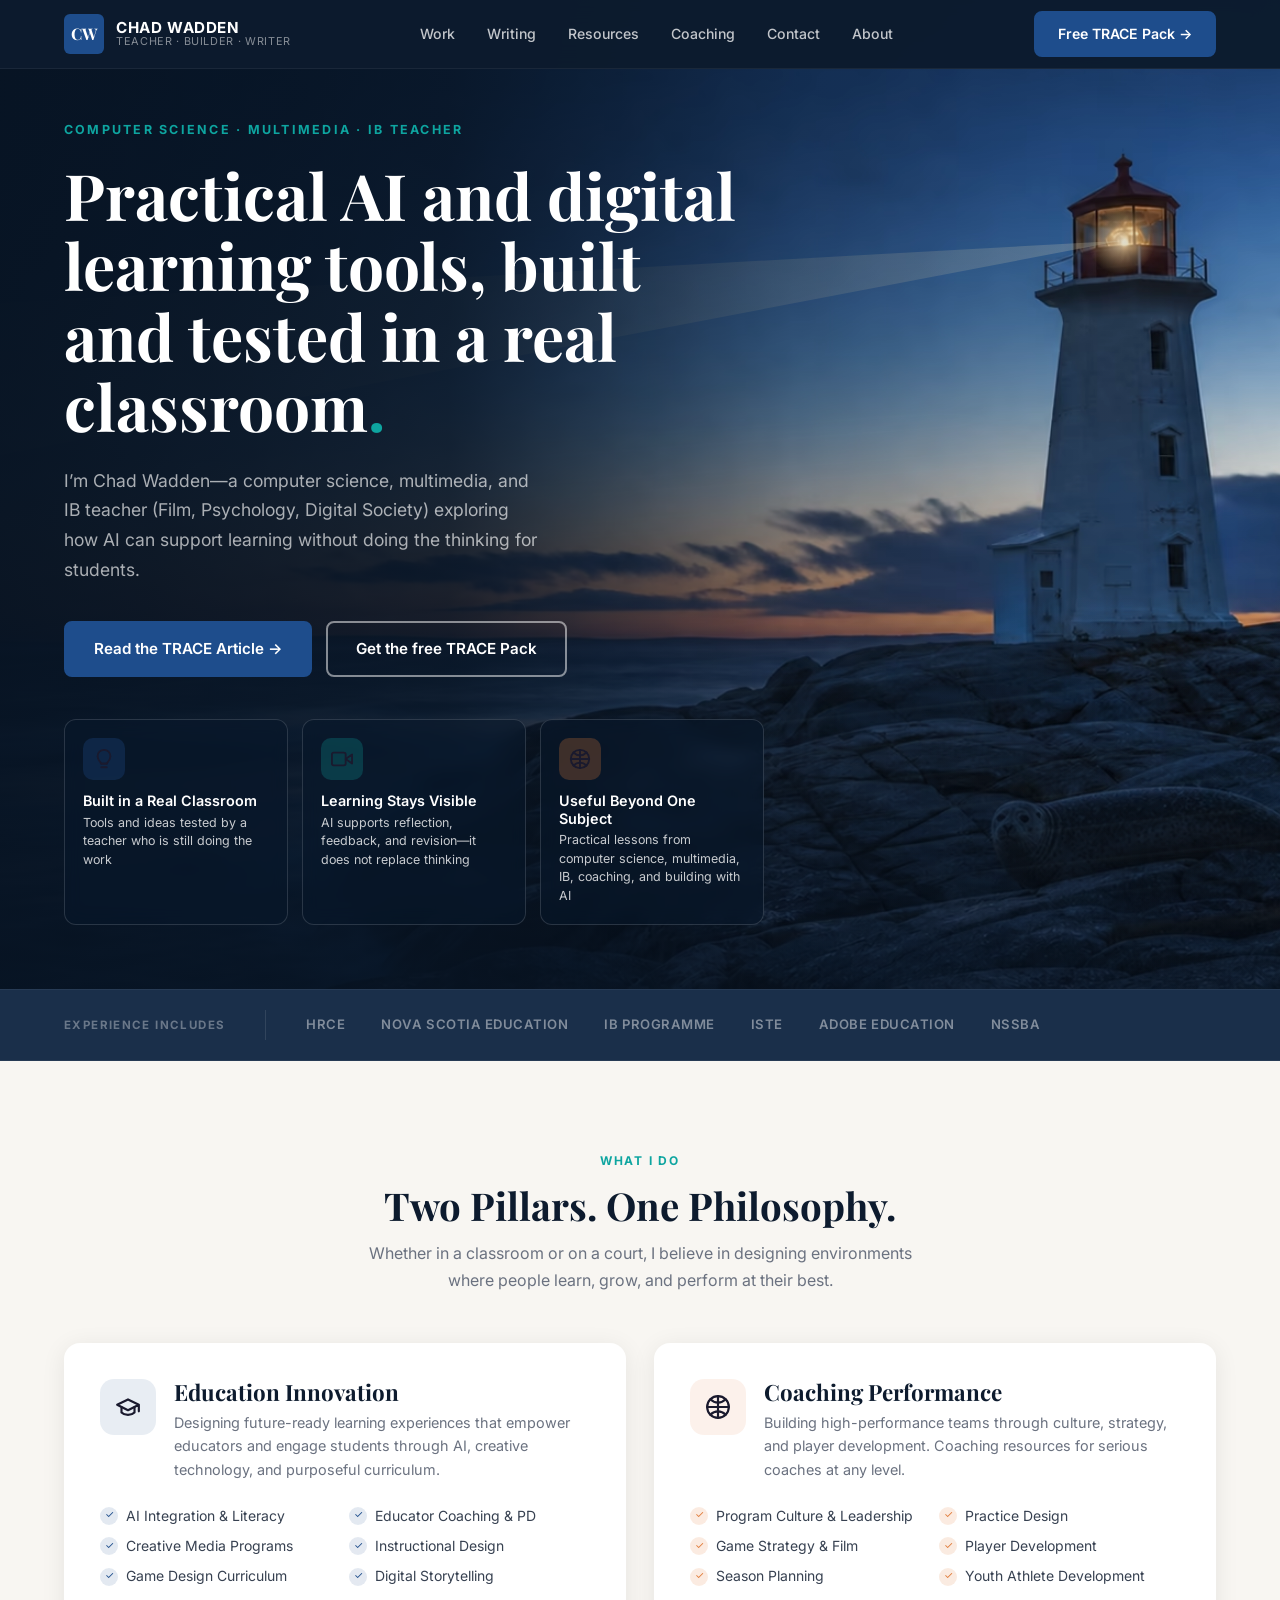
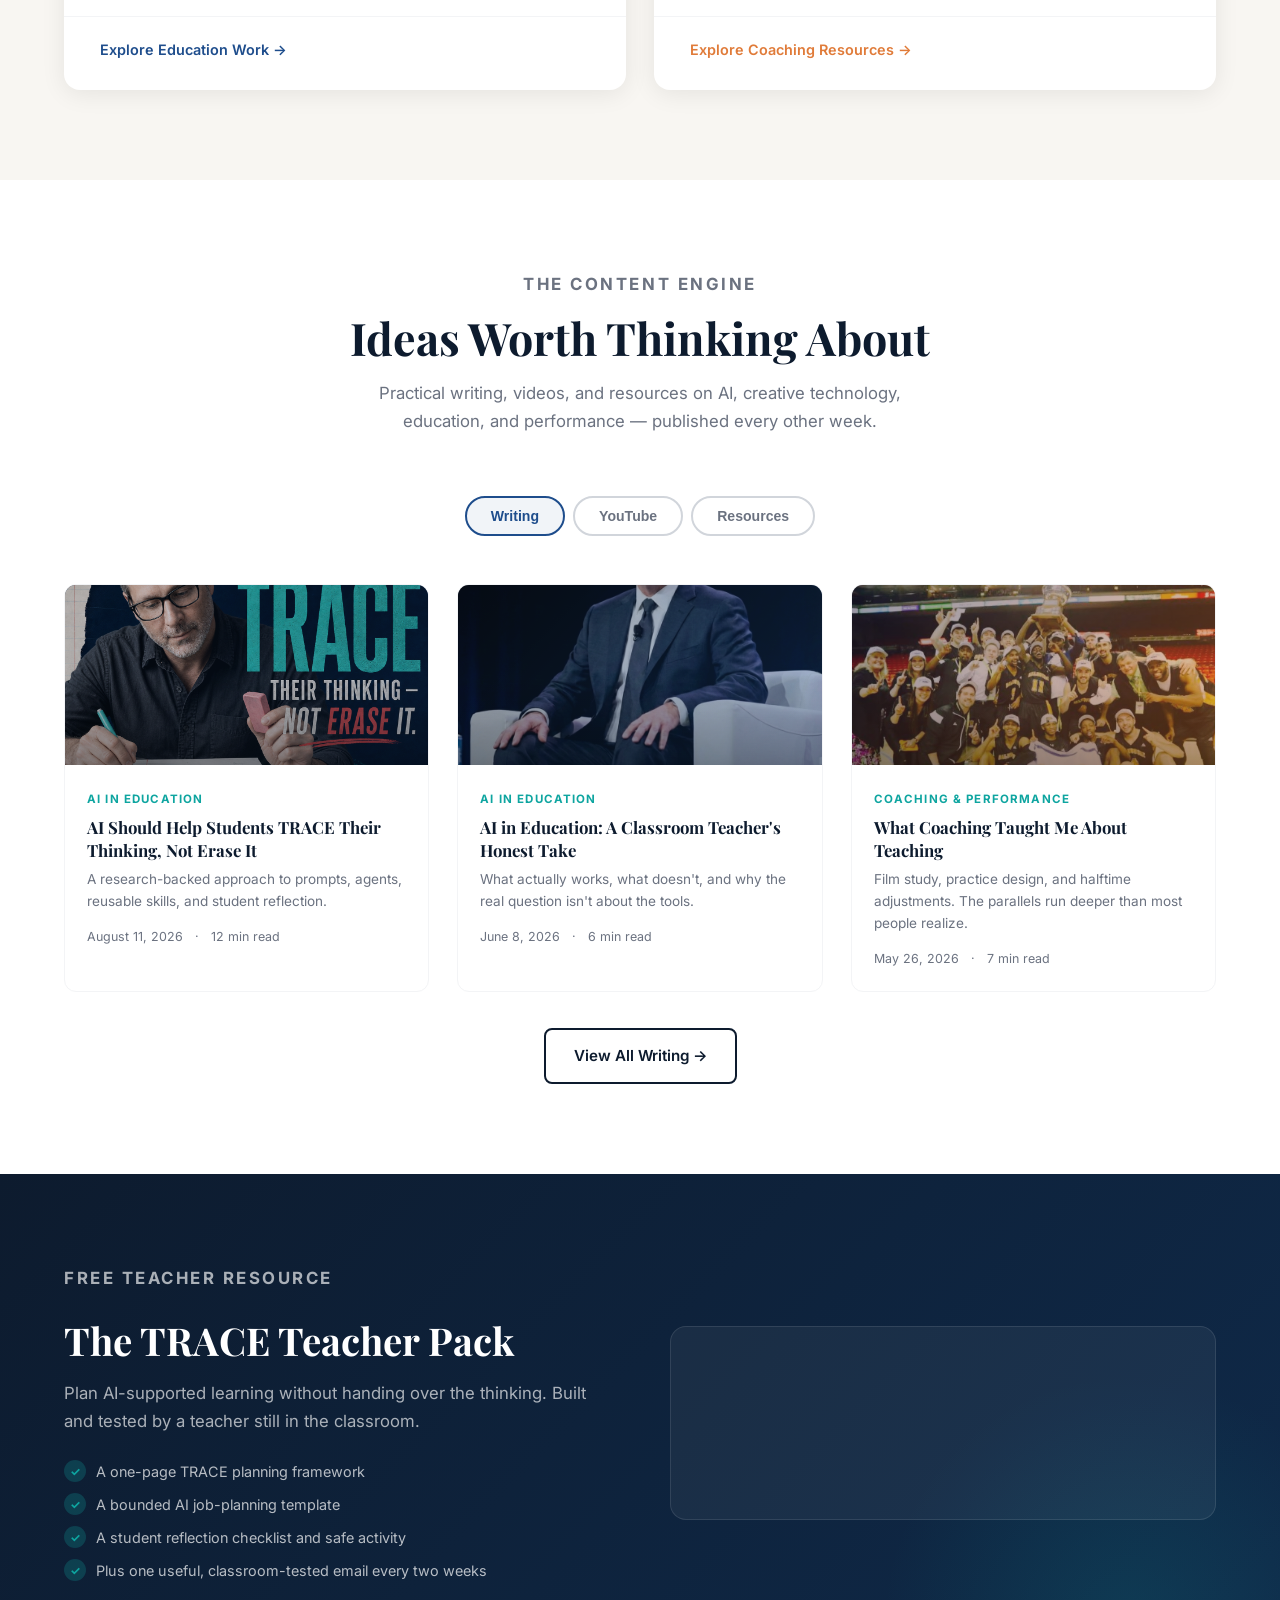
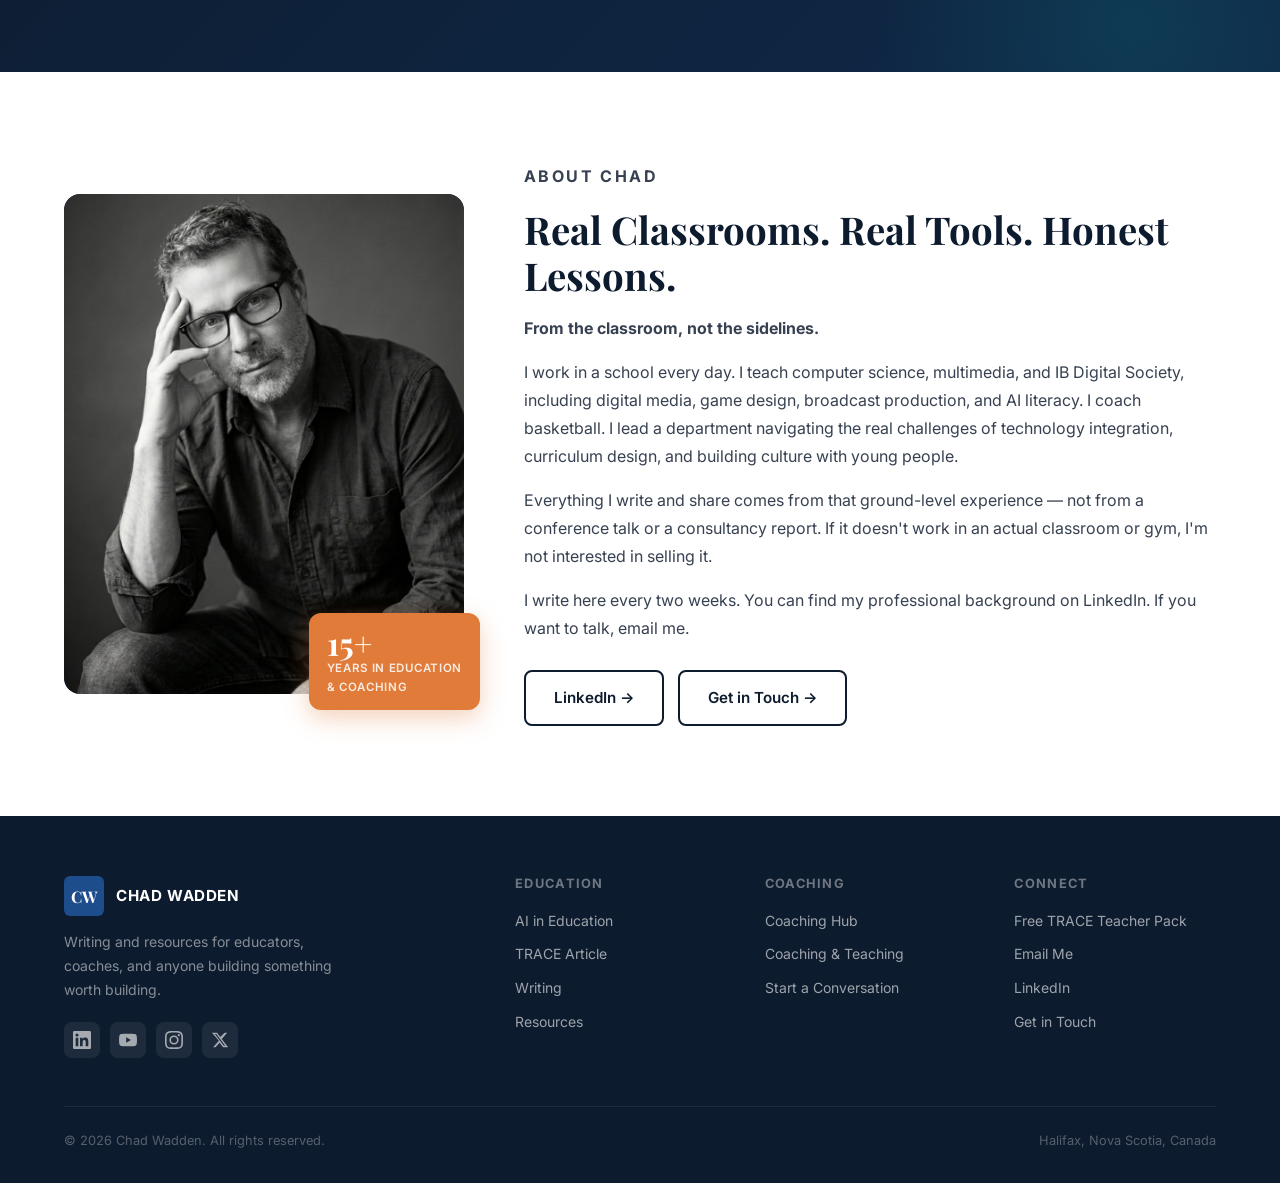
==== commit a99a05e9: "Merge current website main into TRACE Pack funnel" ====
--- a/index.html
+++ b/index.html
@@ -3,13 +3,13 @@
 <head>
   <meta charset="UTF-8">
   <meta name="viewport" content="width=device-width, initial-scale=1.0">
-  <title>Chad Wadden — AI Learning. Creative Technology. Performance Leadership.</title>
-  <meta name="description" content="Educator, department head, coach, and writer. Helping schools and teams build future-ready learning environments where creativity, technology, and performance drive real results.">
+  <title>Chad Wadden — Practical AI and Digital Learning Tools</title>
+  <meta name="description" content="Practical AI and digital learning tools, built and tested by Chad Wadden, a computer science, multimedia, and IB teacher in Film, Psychology, and Digital Society still in the classroom.">
   <meta name="author" content="Chad Wadden">
 
   <!-- Open Graph -->
   <meta property="og:title" content="Chad Wadden">
-  <meta property="og:description" content="AI Learning. Creative Technology. Performance Leadership.">
+  <meta property="og:description" content="Practical AI and digital learning tools, built and tested in a real classroom.">
   <meta property="og:type" content="website">
   <meta property="og:url" content="https://chadwadden.ca">
 
@@ -17,9 +17,10 @@
   <link rel="icon" href="/favicon.svg" type="image/svg+xml">
   <link rel="preconnect" href="https://fonts.googleapis.com">
   <link rel="preconnect" href="https://fonts.gstatic.com" crossorigin>
-  <link href="https://fonts.googleapis.com/css2?family=Playfair+Display:wght@700&family=Inter:wght@400;500;600;700&display=swap" rel="stylesheet">
-
-  <link rel="stylesheet" href="css/style.css">
+  <link href="https://fonts.googleapis.com/css2?family=Playfair+Display:wght@700&amp;family=Inter:wght@400;500;600;700&amp;display=swap" rel="stylesheet">
+  <link rel="preload" as="image" href="images/cis-27-lighthouse-hero-1600.avif?v=20260813-2" type="image/avif" fetchpriority="high" media="(min-width: 1025px)" imagesrcset="images/cis-27-lighthouse-hero-640.avif?v=20260813-2 640w, images/cis-27-lighthouse-hero-960.avif?v=20260813-2 960w, images/cis-27-lighthouse-hero-1600.avif?v=20260813-2 1600w" imagesizes="100vw">
+
+  <link rel="stylesheet" href="css/style.css?v=20260813-2">
   <!-- Google Analytics -->
   <script async src="https://www.googletagmanager.com/gtag/js?id=G-JR7LL2L3DE"></script>
   <script>
@@ -40,7 +41,7 @@
         <div class="logo-mark">CW</div>
         <div class="logo-text">
           <span class="name">Chad Wadden</span>
-          <span class="tagline-sm">Educator · Coach · Writer</span>
+          <span class="tagline-sm">Teacher · Builder · Writer</span>
         </div>
       </a>
 
@@ -67,164 +68,30 @@
        HERO
        ============================================ -->
   <section id="hero">
-    <div class="hero-scene" aria-hidden="true">
-      <svg viewBox="0 0 1200 700" preserveAspectRatio="xMidYMax slice" xmlns="http://www.w3.org/2000/svg">
+    <div class="hero-scene hero-scene--desktop" aria-hidden="true">
+      <picture class="hero-photo">
+        <source type="image/avif" srcset="images/cis-27-lighthouse-hero-640.avif?v=20260813-2 640w, images/cis-27-lighthouse-hero-960.avif?v=20260813-2 960w, images/cis-27-lighthouse-hero-1600.avif?v=20260813-2 1600w" sizes="100vw">
+        <source type="image/webp" srcset="images/cis-27-lighthouse-hero-640.webp?v=20260813-2 640w, images/cis-27-lighthouse-hero-960.webp?v=20260813-2 960w, images/cis-27-lighthouse-hero-1600.webp?v=20260813-2 1600w" sizes="100vw">
+        <img src="images/cis-27-lighthouse-hero.png?v=20260813-2" width="1672" height="941" alt="" loading="eager" decoding="async" fetchpriority="high">
+      </picture>
+      <div class="hero-mist"></div>
+      <div class="hero-water-shimmer"></div>
+      <svg class="hero-atmosphere" viewBox="0 0 1672 941" preserveAspectRatio="xMidYMid slice" xmlns="http://www.w3.org/2000/svg">
         <defs>
-          <linearGradient id="skyStorm" x1="0" y1="0" x2="0" y2="1">
-            <stop offset="0%" stop-color="#0a0f1c"/>
-            <stop offset="55%" stop-color="#131f33"/>
-            <stop offset="100%" stop-color="#1a2f4a"/>
+          <linearGradient id="hero-beam-gradient-desktop" x1="100%" y1="50%" x2="0%" y2="50%">
+            <stop offset="0%" stop-color="#fff5d6" stop-opacity="0.72"/>
+            <stop offset="34%" stop-color="#ffe7a3" stop-opacity="0.26"/>
+            <stop offset="100%" stop-color="#ffe7a3" stop-opacity="0"/>
           </linearGradient>
-          <linearGradient id="skyCalm" x1="0" y1="0" x2="0" y2="1">
-            <stop offset="0%" stop-color="#0d1b2e"/>
-            <stop offset="55%" stop-color="#0f2e42"/>
-            <stop offset="100%" stop-color="#0ea5a0" stop-opacity="0.35"/>
-          </linearGradient>
-          <linearGradient id="waterStorm" x1="0" y1="0" x2="0" y2="1">
-            <stop offset="0%" stop-color="#101c30"/>
-            <stop offset="100%" stop-color="#060a12"/>
-          </linearGradient>
-          <linearGradient id="waterCalm" x1="0" y1="0" x2="0" y2="1">
-            <stop offset="0%" stop-color="#0d3b52"/>
-            <stop offset="100%" stop-color="#082436"/>
-          </linearGradient>
-          <radialGradient id="beamGrad" cx="0%" cy="50%" r="100%">
-            <stop offset="0%" stop-color="#ffe9b8" stop-opacity="0.85"/>
-            <stop offset="100%" stop-color="#ffe9b8" stop-opacity="0"/>
-          </radialGradient>
-          <radialGradient id="lampGlow" cx="50%" cy="50%" r="50%">
-            <stop offset="0%" stop-color="#fff3d0" stop-opacity="1"/>
-            <stop offset="100%" stop-color="#fff3d0" stop-opacity="0"/>
+          <radialGradient id="hero-beacon-gradient-desktop">
+            <stop offset="0%" stop-color="#fff8df" stop-opacity="0.9"/>
+            <stop offset="100%" stop-color="#ffd77e" stop-opacity="0"/>
           </radialGradient>
         </defs>
-
-        <!-- sky -->
-        <rect class="scene-sky-storm" x="0" y="0" width="1200" height="700" fill="url(#skyStorm)"/>
-        <rect class="scene-sky-calm" x="0" y="0" width="1200" height="700" fill="url(#skyCalm)"/>
-
-        <!-- stars (fade in as storm clears) -->
-        <g class="scene-stars">
-          <circle cx="120" cy="80" r="1.6" fill="#fff"/>
-          <circle cx="260" cy="140" r="1.2" fill="#fff"/>
-          <circle cx="420" cy="60" r="1.4" fill="#fff"/>
-          <circle cx="610" cy="120" r="1.1" fill="#fff"/>
-          <circle cx="760" cy="70" r="1.6" fill="#fff"/>
-          <circle cx="340" cy="200" r="1" fill="#fff"/>
-          <circle cx="880" cy="150" r="1.3" fill="#fff"/>
-          <circle cx="1000" cy="90" r="1.5" fill="#fff"/>
+        <g class="hero-beam" style="transform-origin:1294px 229px">
+          <polygon points="1294,229 -220,128 -220,330" fill="url(#hero-beam-gradient-desktop)"/>
         </g>
-
-        <!-- storm clouds (fade out) -->
-        <g class="scene-clouds" fill="#0a1220">
-          <ellipse cx="180" cy="110" rx="140" ry="34" opacity="0.6"/>
-          <ellipse cx="520" cy="70" rx="180" ry="40" opacity="0.55"/>
-          <ellipse cx="900" cy="120" rx="160" ry="36" opacity="0.5"/>
-          <ellipse cx="1080" cy="60" rx="120" ry="28" opacity="0.5"/>
-        </g>
-
-        <!-- lightning flash overlay -->
-        <g class="scene-storm-fx">
-          <rect class="scene-lightning" x="0" y="0" width="1200" height="700" fill="#dfe9ff"/>
-        </g>
-
-        <!-- lighthouse -->
-        <g class="scene-lighthouse">
-          <!-- rocky point the lighthouse stands on -->
-          <path d="M 962,556 Q 972,532 1000,538 Q 1018,524 1042,528 Q 1066,522 1084,536 Q 1108,530 1120,552 Q 1130,574 1116,600 Q 1104,626 1076,640 Q 1050,652 1024,644 Q 994,636 976,612 Q 958,588 962,556 Z" fill="#4d4b47"/>
-          <path d="M 962,556 Q 972,532 1000,538 Q 1018,524 1042,528 Q 1038,558 1020,582 Q 998,604 976,612 Q 958,588 962,556 Z" fill="#66635c" opacity="0.65"/>
-          <path d="M 1024,644 Q 1050,652 1076,640 Q 1104,626 1116,600 Q 1104,618 1082,630 Q 1054,642 1024,644 Z" fill="#2b2a27" opacity="0.55"/>
-          <ellipse cx="960" cy="602" rx="10" ry="6" fill="#3a3936" opacity="0.8"/>
-          <ellipse cx="1118" cy="588" rx="8" ry="5" fill="#3a3936" opacity="0.7"/>
-          <!-- tapered tower: wider at the base, narrow at the gallery -->
-          <path d="M 1023,560 L 1032,340 L 1048,340 L 1057,560 Z" fill="#f2efe8"/>
-          <path d="M 1023,560 L 1025.25,505 L 1054.75,505 L 1057,560 Z" fill="#b3241c"/>
-          <path d="M 1027.5,450 L 1029.75,395 L 1050.25,395 L 1052.5,450 Z" fill="#b3241c"/>
-          <!-- subtle shaded side for roundness -->
-          <path d="M 1023,560 L 1032,340 L 1037,340 L 1030,560 Z" fill="#000000" opacity="0.08"/>
-          <path d="M 1046,340 L 1048,340 L 1057,560 L 1051,560 Z" fill="#000000" opacity="0.1"/>
-          <!-- door -->
-          <path d="M 1035,560 L 1036,538 Q 1040,534 1044,538 L 1045,560 Z" fill="#2d3436"/>
-          <!-- gallery (walkway ring below the lamp room) -->
-          <path d="M 1018,340 L 1062,340 L 1058,332 L 1022,332 Z" fill="#232629"/>
-          <line x1="1021" y1="333" x2="1059" y2="333" stroke="#3a3f44" stroke-width="1.4"/>
-          <!-- lamp room: glassed lantern -->
-          <rect x="1027" y="304" width="26" height="29" rx="1" fill="#dce7ee" opacity="0.55"/>
-          <rect x="1027" y="304" width="26" height="29" rx="1" fill="none" stroke="#232629" stroke-width="1.6"/>
-          <line x1="1032.5" y1="304" x2="1032.5" y2="333" stroke="#232629" stroke-width="1.4"/>
-          <line x1="1040" y1="304" x2="1040" y2="333" stroke="#232629" stroke-width="1.4"/>
-          <line x1="1047.5" y1="304" x2="1047.5" y2="333" stroke="#232629" stroke-width="1.4"/>
-          <!-- domed roof -->
-          <path d="M 1025,304 Q 1040,270 1055,304 Z" fill="#232629"/>
-          <!-- finial -->
-          <line x1="1040" y1="270" x2="1040" y2="256" stroke="#232629" stroke-width="2"/>
-          <circle cx="1040" cy="253" r="3.4" fill="#d4af37"/>
-          <circle class="scene-lamp-glow" cx="1040" cy="318" r="24" fill="url(#lampGlow)"/>
-          <g class="scene-beam" style="transform-origin: 1040px 318px;">
-            <polygon points="1040,318 1220,258 1220,378" fill="url(#beamGrad)"/>
-          </g>
-        </g>
-
-        <!-- water layers (parallax + storm/calm crossfade). Each path extends one
-             extra hump past the viewBox on both sides so the drift animation
-             never scrolls past the end of the shape and shows a seam. -->
-        <g class="scene-wave-back">
-          <path d="M-300,560 Q-150,540 0,560 T300,560 T600,560 T900,560 T1200,560 T1500,560 V700 H-300 Z" fill="url(#waterStorm)"/>
-        </g>
-        <g class="scene-wave-mid">
-          <path d="M-200,600 Q-100,575 0,600 T200,600 T400,600 T600,600 T800,600 T1000,600 T1200,600 T1400,600 V700 H-200 Z" fill="url(#waterCalm)" opacity="0.85"/>
-        </g>
-
-        <!-- the Bluenose — a nod to home, position driven by scroll progress via CSS var --p -->
-        <g class="scene-ship">
-          <g class="scene-ship-sail">
-          <g class="scene-ship-tilt">
-            <!-- mirrored so the bow leads while sailing toward the lighthouse -->
-            <g transform="scale(-1,1)">
-            <!-- wake -->
-            <ellipse cx="-6" cy="26" rx="58" ry="6" fill="#dfe9ff" opacity="0.12"/>
-            <!-- hull -->
-            <path d="M -66 14 Q -68 26 -50 30 L 44 30 Q 60 26 56 12 Q 20 22 -10 22 Q -42 22 -66 14 Z" fill="#15181c"/>
-            <path d="M -60 15 Q -20 21 20 21 Q 42 21 54 14 L 52 19 Q 20 25 -12 25 Q -40 25 -58 19 Z" fill="#a52a1e"/>
-            <path d="M -66 14 Q -30 20 10 20 Q 36 20 56 12 L 56 15 Q 34 23 8 23 Q -32 23 -66 17 Z" fill="#e8e2d0" opacity="0.9"/>
-            <!-- bowsprit -->
-            <path d="M -66 10 L -92 -2" stroke="#3d2e1f" stroke-width="3.4" stroke-linecap="round"/>
-            <!-- foremast -->
-            <path d="M -30 8 L -38 -66" stroke="#3d2e1f" stroke-width="3.2" stroke-linecap="round"/>
-            <!-- mainmast -->
-            <path d="M 14 8 L 8 -86" stroke="#3d2e1f" stroke-width="3.4" stroke-linecap="round"/>
-            <!-- pennant -->
-            <path d="M 8 -86 L 24 -80 L 8 -74 Z" fill="#c0392b"/>
-            <!-- jib (bowsprit to foremast) -->
-            <path d="M -92 -2 Q -60 -34 -37 -62 Q -42 -30 -34 6 Z" fill="#f7f4ec"/>
-            <path d="M -92 -2 Q -60 -34 -37 -62 L -50 -40 Q -66 -20 -92 -2 Z" fill="#ffffff" opacity="0.55"/>
-            <!-- foresail (gaff-rigged, foremast to mainmast) -->
-            <path d="M -37 -60 Q -14 -68 9 -72 L 12 4 Q -12 10 -35 6 Z" fill="#ffffff"/>
-            <path d="M -37 -60 Q -22 -64 -8 -66 L -6 0 Q -22 4 -35 2 Z" fill="#e9e6dc" opacity="0.7"/>
-            <!-- mainsail (mainmast aft) -->
-            <path d="M 9 -80 Q 34 -60 46 -22 Q 30 -6 12 2 L 9 -74 Z" fill="#f2efe6"/>
-            <path d="M 9 -80 Q 24 -62 34 -30 L 12 -30 Z" fill="#ffffff" opacity="0.5"/>
-            </g>
-          </g>
-          </g>
-        </g>
-
-        <!-- lobster: pops up once the water's calm -->
-        <g class="scene-lobster-wrap">
-          <g class="scene-lobster" transform="translate(580,648)">
-            <ellipse cx="0" cy="6" rx="15" ry="3" fill="#0a1a26" opacity="0.3"/>
-            <path d="M -8,6 Q -12,-8 -5,-16 Q 0,-19 5,-16 Q 12,-8 8,6 Q 0,10 -8,6 Z" fill="#c0392b"/>
-            <path d="M -3,-15 Q -6,-6 -3,3" stroke="#a53125" stroke-width="1.4" fill="none"/>
-            <path d="M 3,-15 Q 6,-6 3,3" stroke="#a53125" stroke-width="1.4" fill="none"/>
-            <circle cx="-7" cy="-16" r="3.4" fill="#c0392b"/>
-            <circle cx="7" cy="-16" r="3.4" fill="#c0392b"/>
-            <path d="M -10,-18 L -14,-22 M -4,-19 L -6,-24" stroke="#c0392b" stroke-width="1.6" stroke-linecap="round"/>
-            <path d="M 10,-18 L 14,-22 M 4,-19 L 6,-24" stroke="#c0392b" stroke-width="1.6" stroke-linecap="round"/>
-          </g>
-        </g>
-
-        <g class="scene-wave-front">
-          <path d="M-240,640 Q-120,615 0,640 T240,640 T480,640 T720,640 T960,640 T1200,640 T1440,640 V700 H-240 Z" fill="#082030"/>
-        </g>
+        <circle class="hero-beacon-glow" cx="1294" cy="229" r="32" fill="url(#hero-beacon-gradient-desktop)"/>
       </svg>
     </div>
 
@@ -233,21 +100,46 @@
 
         <!-- Left: text -->
         <div class="hero-text">
-          <p class="hero-eyebrow">AI Education Innovator · Creative Technology · Performance Leadership</p>
+          <p class="hero-eyebrow">Computer Science · Multimedia · IB Teacher</p>
 
           <h1 class="hero-headline">
-            <span class="line">AI Learning<span class="dot">.</span></span>
-            <span class="line">Creative Technology<span class="dot">.</span></span>
-            <span class="line">Performance Leadership<span class="dot-orange">.</span></span>
+            Practical AI and digital learning tools, built and tested in a real classroom<span class="dot">.</span>
           </h1>
 
           <p class="hero-sub">
-            I help schools and teams build future-ready learning environments where creativity, technology, and performance drive real results.
+            I’m Chad Wadden—a computer science, multimedia, and IB teacher (Film, Psychology, Digital Society) exploring how AI can support learning without doing the thinking for students.
           </p>
 
           <div class="hero-actions">
-            <a href="#pillars" class="btn btn-primary">Explore the Work →</a>
-            <a href="blog/" class="btn btn-outline-white">Read the Blog</a>
+            <a href="blog/how-i-built-two-ib-exam-tools-with-ai.html" class="btn btn-primary">Read the TRACE Article →</a>
+            <a href="#newsletter" class="btn btn-outline-white" data-track-event="teacher_pack_cta" data-track-location="hero">Get the free TRACE Pack</a>
+          </div>
+
+          <div class="hero-scene hero-scene--mobile" aria-hidden="true">
+            <picture class="hero-photo">
+              <source type="image/avif" srcset="images/cis-27-lighthouse-hero-640.avif?v=20260813-2 640w, images/cis-27-lighthouse-hero-960.avif?v=20260813-2 960w" sizes="(max-width: 1024px) calc(100vw - 48px), 1px">
+              <source type="image/webp" srcset="images/cis-27-lighthouse-hero-640.webp?v=20260813-2 640w, images/cis-27-lighthouse-hero-960.webp?v=20260813-2 960w" sizes="(max-width: 1024px) calc(100vw - 48px), 1px">
+              <img src="images/cis-27-lighthouse-hero.png?v=20260813-2" width="1672" height="941" alt="" loading="lazy" decoding="async" fetchpriority="low">
+            </picture>
+            <div class="hero-mist"></div>
+            <div class="hero-water-shimmer"></div>
+            <svg class="hero-atmosphere" viewBox="0 0 1672 941" preserveAspectRatio="xMidYMid slice" xmlns="http://www.w3.org/2000/svg">
+              <defs>
+                <linearGradient id="hero-beam-gradient-mobile" x1="100%" y1="50%" x2="0%" y2="50%">
+                  <stop offset="0%" stop-color="#fff5d6" stop-opacity="0.72"/>
+                  <stop offset="34%" stop-color="#ffe7a3" stop-opacity="0.26"/>
+                  <stop offset="100%" stop-color="#ffe7a3" stop-opacity="0"/>
+                </linearGradient>
+                <radialGradient id="hero-beacon-gradient-mobile">
+                  <stop offset="0%" stop-color="#fff8df" stop-opacity="0.9"/>
+                  <stop offset="100%" stop-color="#ffd77e" stop-opacity="0"/>
+                </radialGradient>
+              </defs>
+              <g class="hero-beam" style="transform-origin:1294px 229px">
+                <polygon points="1294,229 -220,128 -220,330" fill="url(#hero-beam-gradient-mobile)"/>
+              </g>
+              <circle class="hero-beacon-glow" cx="1294" cy="229" r="32" fill="url(#hero-beacon-gradient-mobile)"/>
+            </svg>
           </div>
         </div>
 
@@ -257,29 +149,22 @@
             <div class="hero-card-icon blue">
               <svg width="22" height="22" viewBox="0 0 24 24" fill="none" stroke="currentColor" stroke-width="2" stroke-linecap="round" stroke-linejoin="round"><path d="M12 2a7 7 0 0 1 7 7c0 4-3 6-4 8H9c-1-2-4-4-4-8a7 7 0 0 1 7-7z"/><path d="M9 17h6"/><path d="M9 21h6"/></svg>
             </div>
-            <h4>AI in Education</h4>
-            <p>Practical AI integration for classrooms and schools</p>
+            <h4>Built in a Real Classroom</h4>
+            <p>Tools and ideas tested by a teacher who is still doing the work</p>
           </div>
           <div class="hero-card">
             <div class="hero-card-icon teal">
               <svg width="22" height="22" viewBox="0 0 24 24" fill="none" stroke="currentColor" stroke-width="2" stroke-linecap="round" stroke-linejoin="round"><polygon points="23 7 16 12 23 17 23 7"/><rect x="1" y="5" width="15" height="14" rx="2" ry="2"/></svg>
             </div>
-            <h4>Creative Technology</h4>
-            <p>Film, game design, digital media, broadcast</p>
-          </div>
-          <div class="hero-card">
+            <h4>Learning Stays Visible</h4>
+            <p>AI supports reflection, feedback, and revision—it does not replace thinking</p>
+          </div>
+          <div class="hero-card span-2">
             <div class="hero-card-icon orange">
               <svg width="22" height="22" viewBox="0 0 24 24" fill="none" stroke="currentColor" stroke-width="2" stroke-linecap="round" stroke-linejoin="round"><circle cx="12" cy="12" r="10"/><path d="M4.93 4.93c4.08 4.08 10.06 4.08 14.14 0"/><path d="M4.93 19.07c4.08-4.08 10.06-4.08 14.14 0"/><line x1="12" y1="2" x2="12" y2="22"/><line x1="2" y1="12" x2="22" y2="12"/></svg>
             </div>
-            <h4>Coaching & Performance</h4>
-            <p>Basketball coaching resources and leadership</p>
-          </div>
-          <div class="hero-card">
-            <div class="hero-card-icon green">
-              <svg width="22" height="22" viewBox="0 0 24 24" fill="none" stroke="currentColor" stroke-width="2" stroke-linecap="round" stroke-linejoin="round"><path d="M12 20h9"/><path d="M16.5 3.5a2.121 2.121 0 0 1 3 3L7 19l-4 1 1-4L16.5 3.5z"/></svg>
-            </div>
-            <h4>Writing & Ideas</h4>
-            <p>Biweekly newsletter on education, tech, and sport</p>
+            <h4>Useful Beyond One Subject</h4>
+            <p>Practical lessons from computer science, multimedia, IB, coaching, and building with AI</p>
           </div>
         </div>
 
@@ -292,7 +177,7 @@
        ============================================ -->
   <div id="trust-bar">
     <div class="trust-inner">
-      <span class="trust-label">Connected with</span>
+      <span class="trust-label">Experience includes</span>
       <div class="trust-divider"></div>
       <div class="trust-logos">
         <span class="trust-item">HRCE</span>
@@ -393,6 +278,22 @@
         <div class="blog-grid">
 
           <article class="blog-card">
+            <a href="blog/how-i-built-two-ib-exam-tools-with-ai.html" style="text-decoration:none">
+            <div class="blog-card-img" style="background:linear-gradient(135deg,#0d1b2e,#1e4d8c)">
+              <img src="images/trace-instagram-cover-v2.png" alt="" style="width:100%;height:100%;object-fit:cover;object-position:center;opacity:0.78;">
+            </div>
+            <div class="blog-card-body">
+              <span class="blog-tag">AI in Education</span>
+              <h3>AI Should Help Students TRACE Their Thinking, Not Erase It</h3>
+              <p>A research-backed approach to prompts, agents, reusable skills, and student reflection.</p>
+              <div class="blog-meta">
+                <span>August 11, 2026</span><span>·</span><span>12 min read</span>
+              </div>
+            </div>
+            </a>
+          </article>
+
+          <article class="blog-card">
             <a href="blog/ai-in-education-honest-take.html" style="text-decoration:none">
             <div class="blog-card-img" style="background:linear-gradient(135deg,#0d1b2e,#1e4d8c)">
               <img src="images/chad-wadden-speaking.PNG" alt="" style="width:100%;height:100%;object-fit:cover;opacity:0.6;">
@@ -424,22 +325,6 @@
             </a>
           </article>
 
-          <article class="blog-card">
-            <a href="blog/why-i-still-teach-film.html" style="text-decoration:none">
-            <div class="blog-card-img" style="background:linear-gradient(135deg,#1a2f4a,#0ea5a0)">
-              <img src="images/chad-teachers.png" alt="" style="width:100%;height:100%;object-fit:cover;opacity:0.5;">
-            </div>
-            <div class="blog-card-body">
-              <span class="blog-tag">Creative Technology</span>
-              <h3>Why I Still Teach Film in a World of TikTok</h3>
-              <p>Broadcast production teaches something algorithms can't replicate — intentional, purposeful storytelling with real constraints.</p>
-              <div class="blog-meta">
-                <span>May 10, 2026</span><span>·</span><span>5 min read</span>
-              </div>
-            </div>
-            </a>
-          </article>
-
         </div>
 
         <div style="text-align:center;margin-top:36px">
@@ -457,7 +342,7 @@
             </div>
             <div class="yt-info">
               <h4>Getting Started with AI in Your Classroom — Practical First Steps</h4>
-              <span>Most recent · 18 min</span>
+              <span>Most recent · 12 min</span>
             </div>
           </div>
 
@@ -514,34 +399,26 @@
 
           <div class="resource-card">
             <div class="resource-icon"><svg width="24" height="24" viewBox="0 0 24 24" fill="none" stroke="currentColor" stroke-width="2" stroke-linecap="round" stroke-linejoin="round"><path d="M12 2a7 7 0 0 1 7 7c0 4-3 6-4 8H9c-1-2-4-4-4-8a7 7 0 0 1 7-7z"/><path d="M9 17h6"/><path d="M9 21h6"/></svg></div>
-            <span class="resource-badge free">Free</span>
-            <h4>The TRACE Teacher Pack</h4>
-            <p>A practical framework, bounded AI job planner, reflection checklist, and safe classroom activity.</p>
-            <a href="#newsletter" class="resource-btn free-btn" data-track-event="teacher_pack_cta" data-track-location="resources_tab">Get the Pack →</a>
+            <span class="resource-badge free">Read</span>
+            <h4>The TRACE Framework</h4>
+            <p>A practical framework for bounded AI work that keeps student thinking visible.</p>
+            <a href="blog/how-i-built-two-ib-exam-tools-with-ai.html" class="resource-btn free-btn">Read the Article →</a>
           </div>
 
           <div class="resource-card">
             <div class="resource-icon"><svg width="24" height="24" viewBox="0 0 24 24" fill="none" stroke="currentColor" stroke-width="2" stroke-linecap="round" stroke-linejoin="round"><polygon points="23 7 16 12 23 17 23 7"/><rect x="1" y="5" width="15" height="14" rx="2" ry="2"/></svg></div>
-            <span class="resource-badge free">Free</span>
-            <h4>Exam Practice Studio</h4>
-            <p>Try the working IB Digital Society exam-practice tool featured in the TRACE campaign.</p>
-            <a href="https://macchady-spec.github.io/ib_paperPractice/ibdsdiag.html" target="_blank" rel="noopener" class="resource-btn free-btn">Try the Tool →</a>
+            <span class="resource-badge free">Watch</span>
+            <h4>IB Tool Demonstration</h4>
+            <p>See a student-style response move from annotation to visible self-checking.</p>
+            <a href="blog/how-i-built-two-ib-exam-tools-with-ai.html#tool-demonstration" class="resource-btn free-btn">Watch the Demo →</a>
           </div>
 
           <div class="resource-card">
             <div class="resource-icon"><svg width="24" height="24" viewBox="0 0 24 24" fill="none" stroke="currentColor" stroke-width="2" stroke-linecap="round" stroke-linejoin="round"><circle cx="12" cy="12" r="10"/><path d="M4.93 4.93c4.08 4.08 10.06 4.08 14.14 0"/><path d="M4.93 19.07c4.08-4.08 10.06-4.08 14.14 0"/><line x1="12" y1="2" x2="12" y2="22"/><line x1="2" y1="12" x2="22" y2="12"/></svg></div>
-            <span class="resource-badge free">Free</span>
-            <h4>Response Studio</h4>
-            <p>Inspect evidence, explanation, and evaluation without asking AI to do the thinking.</p>
-            <a href="https://macchady-spec.github.io/ib_paperPractice/" target="_blank" rel="noopener" class="resource-btn free-btn">Try the Tool →</a>
-          </div>
-
-          <div class="resource-card">
-            <div class="resource-icon"><svg width="24" height="24" viewBox="0 0 24 24" fill="none" stroke="currentColor" stroke-width="2" stroke-linecap="round" stroke-linejoin="round"><path d="M14 2H6a2 2 0 0 0-2 2v16a2 2 0 0 0 2 2h12a2 2 0 0 0 2-2V8z"/><polyline points="14 2 14 8 20 8"/><line x1="16" y1="13" x2="8" y2="13"/><line x1="16" y1="17" x2="8" y2="17"/><polyline points="10 9 9 9 8 9"/></svg></div>
-            <span class="resource-badge free">Read</span>
-            <h4>Why Students Should TRACE Their Thinking</h4>
-            <p>The research-aware story behind the framework and the two classroom tools.</p>
-            <a href="blog/how-i-built-two-ib-exam-tools-with-ai.html" class="resource-btn free-btn">Read the Article →</a>
+            <span class="resource-badge free">Try</span>
+            <h4>IB DigSoc Exam Practice Studio</h4>
+            <p>Use the live classroom tool for rubric-aware annotation and student reflection.</p>
+            <a href="https://macchady-spec.github.io/ib_paperPractice/ibdsdiag.html" target="_blank" rel="noopener" class="resource-btn free-btn">Open the Tool →</a>
           </div>
 
         </div>
@@ -574,12 +451,12 @@
         </div>
 
         <div class="newsletter-form-wrap">
-          <h3>Get the TRACE Pack — Free</h3>
-          <p>Enter your email, confirm your subscription, and the Pack is yours.</p>
-          <div class="kit-form-shell" data-track-event="newsletter_form_view" data-track-location="homepage">
+          <div class="kit-form-embed" aria-label="TRACE Teacher Pack and newsletter signup" data-track-event="newsletter_form_view" data-track-location="homepage">
             <script async data-uid="70f50cb4b3" src="https://chad-wadden.kit.com/70f50cb4b3/index.js"></script>
-          </div>
-          <p class="form-disclaimer">No spam. Unsubscribe whenever. Your email stays with me.</p>
+            <noscript>
+              <a href="https://chad-wadden.kit.com/70f50cb4b3?utm_source=chadwadden.ca&amp;utm_medium=website&amp;utm_campaign=site_newsletter&amp;utm_content=homepage_signup" class="btn btn-teal">Join the newsletter →</a>
+            </noscript>
+          </div>
         </div>
 
       </div>
@@ -606,9 +483,10 @@
 
         <div class="about-content">
           <p class="section-label">About Chad</p>
-          <h2>Educator, Coach, and Practitioner — Not a Pundit</h2>
+          <h2>Real Classrooms. Real Tools. Honest Lessons.</h2>
+          <p><strong>From the classroom, not the sidelines.</strong></p>
           <p>
-            I work in a school every day. I teach students digital media, game design, broadcast production, and AI literacy. I coach basketball. I lead a department navigating the real challenges of technology integration, curriculum design, and building culture with young people.
+            I work in a school every day. I teach computer science, multimedia, and IB Digital Society, including digital media, game design, broadcast production, and AI literacy. I coach basketball. I lead a department navigating the real challenges of technology integration, curriculum design, and building culture with young people.
           </p>
           <p>
             Everything I write and share comes from that ground-level experience — not from a conference talk or a consultancy report. If it doesn't work in an actual classroom or gym, I'm not interested in selling it.
@@ -661,9 +539,9 @@
           <h4>Education</h4>
           <ul>
             <li><a href="#pillars">AI in Education</a></li>
+            <li><a href="blog/how-i-built-two-ib-exam-tools-with-ai.html">TRACE Article</a></li>
             <li><a href="blog/">Writing</a></li>
             <li><a href="resources/">Resources</a></li>
-            <li><a href="blog/">Writing</a></li>
           </ul>
         </div>
 
@@ -671,16 +549,15 @@
           <h4>Coaching</h4>
           <ul>
             <li><a href="coaching/">Coaching Hub</a></li>
-            <li><a href="coaching/#resources">Practice Plans</a></li>
-            <li><a href="coaching/#resources">Season Framework</a></li>
-            <li><a href="coaching/#philosophy">Philosophy</a></li>
+            <li><a href="blog/what-coaching-taught-me-about-teaching.html">Coaching &amp; Teaching</a></li>
+            <li><a href="mailto:chad.aigroove@gmail.com">Start a Conversation</a></li>
           </ul>
         </div>
 
         <div class="footer-col">
           <h4>Connect</h4>
           <ul>
-            <li><a href="/resources/#get-pack">Newsletter</a></li>
+            <li><a href="#newsletter">Free TRACE Teacher Pack</a></li>
             <li><a href="mailto:chad.aigroove@gmail.com">Email Me</a></li>
             <li><a href="https://www.linkedin.com/in/chad-wadden-36918b34/" target="_blank" rel="noopener">LinkedIn</a></li>
             <li><a href="mailto:chad.aigroove@gmail.com">Get in Touch</a></li>
@@ -696,6 +573,6 @@
     </div>
   </footer>
 
-  <script src="js/main.js"></script>
+  <script src="js/main.js?v=20260813-2"></script>
 </body>
 </html>
--- a/css/style.css
+++ b/css/style.css
@@ -223,138 +223,149 @@
    HERO
    ============================================ */
 #hero {
-  --p: 0;
-  min-height: 100vh;
+  min-height: max(760px, 100vh);
   background: var(--navy);
   display: flex;
   align-items: center;
-  padding: 100px 0 60px;
+  padding: 120px 0 64px;
   position: relative;
+  isolation: isolate;
   overflow: hidden;
 }
 
+#hero > .container {
+  position: relative;
+  z-index: 4;
+  width: 100%;
+}
+
 /* ============================================
-   HERO SCENE — lighthouse guiding a ship through storm to calm
-   Scroll progress driven by JS via --p (0 = storm, 1 = calm harbor)
+   HERO SCENE — cinematic Maritime editorial image with a restrained beam
    ============================================ */
 .hero-scene {
   position: absolute;
-  top: 0;
-  left: 0;
-  right: 0;
-  height: 100vh;
+  inset: 0;
   pointer-events: none;
   overflow: hidden;
-}
-.hero-scene svg { width: 100%; height: 100%; display: block; }
-
-.scene-sky-calm { opacity: var(--p); transition: opacity 0.2s linear; }
-.scene-clouds { opacity: calc(1 - var(--p)); transition: opacity 0.2s linear; }
-.scene-stars { opacity: var(--p); transition: opacity 0.3s linear; }
-
-.scene-storm-fx {
-  opacity: calc(1 - var(--p));
-  transition: opacity 0.2s linear;
-}
-.scene-lightning { mix-blend-mode: screen; }
-@media (prefers-reduced-motion: no-preference) {
-  .scene-lightning { animation: lightning-flash 9s ease-in-out infinite; }
-}
-@keyframes lightning-flash {
-  0%, 100% { opacity: 0; }
-  91% { opacity: 0; }
-  92% { opacity: 0.35; }
-  93% { opacity: 0.05; }
-  94% { opacity: 0.28; }
-  95% { opacity: 0; }
-}
-
-.scene-beam {
-  animation: beam-sweep 5s linear infinite;
-}
-.scene-beam polygon { opacity: 0.9; }
-@keyframes beam-sweep {
-  from { transform: rotate(0deg); }
-  to   { transform: rotate(360deg); }
-}
-.scene-lamp-glow {
-  animation: lamp-pulse 2.4s ease-in-out infinite;
-}
-@keyframes lamp-pulse {
-  0%, 100% { opacity: 0.75; }
-  50% { opacity: 1; }
-}
-
-/* waves: gentle continuous drift, amplitude/color implied by path shape */
-.scene-wave-back, .scene-wave-mid, .scene-wave-front {
-  animation-timing-function: linear;
-  animation-iteration-count: infinite;
-}
-.scene-wave-back  { animation-name: drift-slow; opacity: calc(1 - var(--p) * 0.15); }
-.scene-wave-mid   { animation-name: drift-mid; }
-.scene-wave-front { animation-name: drift-fast; }
-@keyframes drift-slow { 0% { transform: translateX(0); } 100% { transform: translateX(-100px); } }
-@keyframes drift-mid  { 0% { transform: translateX(0); } 100% { transform: translateX(80px); } }
-@keyframes drift-fast { 0% { transform: translateX(0); } 100% { transform: translateX(-60px); } }
-.scene-wave-back  { animation-duration: 7s; }
-.scene-wave-mid   { animation-duration: 5s; }
-.scene-wave-front { animation-duration: 4s; }
-
-/* ship: travels from stormy open water toward the harbor light as --p increases */
-.scene-ship {
-  transform:
-    translate(calc(740px + var(--p) * 170px), calc(618px - var(--p) * 35px))
-    scale(calc(0.55 + var(--p) * 0.35));
-  transition: transform 0.25s ease-out;
-}
-/* continuous voyage: the schooner crosses the whole scene on a loop,
-   layered on top of the storm/calm position from --p */
-.scene-ship-sail {
-  animation: ship-sail 28s linear infinite;
-}
-@keyframes ship-sail {
-  0%   { transform: translateX(-1000px); }
-  100% { transform: translateX(700px); }
-}
-
-.scene-ship-tilt {
-  transform-origin: 0px 10px;
-  animation: ship-rock 3.4s ease-in-out infinite;
-}
-@keyframes ship-rock {
-  0%, 100% { transform: rotate(-6deg) translateY(0); }
-  50%      { transform: rotate(6deg) translateY(-4px); }
-}
-
-/* lobster: pops up for a look once the water settles */
-.scene-lobster-wrap {
-  opacity: var(--p);
-  transition: opacity 0.2s linear;
-}
-.scene-lobster {
-  animation: lobster-peek 23s ease-in-out infinite;
-  animation-delay: 5s;
-}
-@keyframes lobster-peek {
-  0%, 78%, 100% { opacity: 0; transform: translate(580px, 660px) scale(0.9); }
-  84%           { opacity: 1; transform: translate(580px, 646px) scale(1); }
-  90%           { opacity: 1; transform: translate(580px, 644px) scale(1); }
-  95%           { opacity: 0; transform: translate(580px, 660px) scale(0.9); }
+  z-index: 0;
+}
+
+.hero-scene[hidden] { display: none !important; }
+.hero-scene--mobile { display: none; }
+
+.hero-photo,
+.hero-photo img,
+.hero-atmosphere {
+  width: 100%;
+  height: 100%;
+  display: block;
+}
+
+.hero-photo {
+  position: absolute;
+  inset: 0;
+  z-index: 0;
+}
+
+.hero-photo img {
+  object-fit: cover;
+  object-position: center;
+}
+
+.hero-scene::after {
+  content: '';
+  position: absolute;
+  inset: 0;
+  background:
+    linear-gradient(90deg, rgba(7, 19, 34, 0.93) 0%, rgba(7, 19, 34, 0.82) 35%, rgba(7, 19, 34, 0.30) 62%, rgba(7, 19, 34, 0.04) 100%),
+    linear-gradient(0deg, rgba(7, 19, 34, 0.58) 0%, transparent 40%);
+  z-index: 3;
+}
+
+.hero-atmosphere,
+.hero-mist,
+.hero-water-shimmer {
+  position: absolute;
+  inset: 0;
+}
+
+.hero-atmosphere { z-index: 2; }
+.hero-mist,
+.hero-water-shimmer { z-index: 1; }
+
+.hero-atmosphere {
+  overflow: visible;
+}
+
+.hero-beam {
+  opacity: 0.34;
+  transform: rotate(-7deg);
+  animation: hero-beam-cross-horizon 10s ease-in-out infinite;
+}
+
+.hero-beacon-glow {
+  opacity: 0.82;
+  animation: hero-beacon-breathe 5s ease-in-out infinite;
+}
+
+.hero-mist {
+  inset: 42% -4% 12%;
+  opacity: 0.13;
+  background: repeating-linear-gradient(176deg, transparent 0 26px, rgba(220, 238, 243, 0.22) 31px, transparent 42px);
+  filter: blur(10px);
+  animation: hero-mist-drift 18s ease-in-out infinite alternate;
+}
+
+.hero-water-shimmer {
+  top: 61%;
+  opacity: 0.12;
+  background: repeating-linear-gradient(174deg, transparent 0 28px, rgba(180, 229, 229, 0.38) 30px, transparent 34px);
+  mask-image: linear-gradient(to bottom, transparent, #000 24%, #000 72%, transparent);
+  animation: hero-water-drift 12s ease-in-out infinite alternate;
+}
+
+@keyframes hero-beam-cross-horizon {
+  0%, 12% { opacity: 0; transform: rotate(-7deg); }
+  20% { opacity: 0.22; }
+  42% { opacity: 0.42; transform: rotate(6deg); }
+  50%, 66% { opacity: 0; transform: rotate(6deg); }
+  74% { opacity: 0.2; }
+  94% { opacity: 0.34; transform: rotate(-7deg); }
+  100% { opacity: 0; transform: rotate(-7deg); }
+}
+
+@keyframes hero-beacon-breathe {
+  0%, 100% { opacity: 0.68; }
+  50% { opacity: 0.9; }
+}
+
+@keyframes hero-mist-drift {
+  from { transform: translate3d(-1.5%, 0, 0); }
+  to { transform: translate3d(1.5%, -2px, 0); }
+}
+
+@keyframes hero-water-drift {
+  from { transform: translate3d(-1%, 1px, 0); }
+  to { transform: translate3d(1%, -1px, 0); }
 }
 
 @media (prefers-reduced-motion: reduce) {
-  .hero-scene * { animation: none !important; }
-  .scene-ship { transition: none; }
+  .hero-beam,
+  .hero-beacon-glow,
+  .hero-mist,
+  .hero-water-shimmer {
+    animation: none !important;
+  }
+  .hero-beam { opacity: 0.22; transform: rotate(0deg); }
 }
 
 .hero-inner {
-  display: grid;
-  grid-template-columns: 1fr 1fr;
-  gap: 60px;
-  align-items: center;
+  display: block;
   position: relative;
   z-index: 1;
 }
+
+.hero-text { max-width: 680px; }
 
 .hero-eyebrow {
   font-size: 0.78rem;
@@ -397,19 +408,26 @@
   flex-wrap: wrap;
 }
 
+.hero-actions .btn:focus-visible {
+  outline: 3px solid var(--white);
+  outline-offset: 3px;
+}
+
 /* Hero right — visual card stack */
 .hero-visual {
   display: grid;
-  grid-template-columns: 1fr 1fr;
-  grid-template-rows: auto auto;
+  grid-template-columns: repeat(3, 1fr);
   gap: 14px;
+  width: min(700px, 60vw);
+  margin-top: 42px;
 }
 
 .hero-card {
-  background: rgba(255,255,255,0.05);
-  border: 1px solid rgba(255,255,255,0.08);
+  background: rgba(8, 24, 42, 0.58);
+  border: 1px solid rgba(255,255,255,0.14);
   border-radius: 12px;
-  padding: 22px;
+  padding: 18px;
+  backdrop-filter: blur(8px);
   transition: border-color 0.3s;
 }
 .hero-card:hover { border-color: rgba(14,165,160,0.4); }
@@ -438,11 +456,11 @@
 }
 .hero-card p {
   font-size: 0.78rem;
-  color: rgba(255,255,255,0.5);
+  color: rgba(255,255,255,0.78);
   line-height: 1.5;
 }
 
-.hero-card.span-2 { grid-column: span 2; }
+.hero-card.span-2 { grid-column: auto; }
 
 /* ============================================
    TRUST BAR
@@ -925,6 +943,27 @@
   padding: 36px 32px;
 }
 
+.kit-form-embed {
+  width: 100%;
+  min-height: 120px;
+}
+
+.article-newsletter-signup {
+  scroll-margin-top: 96px;
+  padding: 28px;
+  border: 1px solid rgba(14,165,160,0.2);
+  border-radius: 16px;
+  background: rgba(14,165,160,0.08);
+}
+
+.article-newsletter-signup h2 {
+  margin-top: 0;
+}
+
+.article-newsletter-signup > p {
+  margin-bottom: 18px;
+}
+
 .newsletter-form-wrap h3 {
   font-family: var(--font-body);
   font-size: 1.1rem;
@@ -1207,8 +1246,33 @@
    RESPONSIVE
    ============================================ */
 @media (max-width: 1024px) {
-  .hero-inner       { grid-template-columns: 1fr; gap: 40px; }
-  .hero-visual      { max-width: 500px; }
+  #hero {
+    min-height: 0;
+    padding-bottom: 54px;
+  }
+  .hero-scene--desktop { display: none; }
+  .hero-scene--mobile {
+    display: block;
+    position: relative;
+    inset: auto;
+    width: min(100%, 760px);
+    height: auto;
+    aspect-ratio: 16 / 9;
+    margin-top: 36px;
+    border: 1px solid rgba(255,255,255,0.16);
+    border-radius: 16px;
+    box-shadow: 0 20px 50px rgba(0,0,0,0.26);
+  }
+  .hero-scene--mobile::after {
+    background: linear-gradient(0deg, rgba(7, 19, 34, 0.24) 0%, transparent 48%);
+  }
+  .hero-text { max-width: 760px; }
+  .hero-visual {
+    width: 100%;
+    max-width: 760px;
+    grid-template-columns: repeat(3, 1fr);
+    margin-top: 18px;
+  }
   .pillars-grid     { grid-template-columns: 1fr; }
   .blog-grid        { grid-template-columns: 1fr 1fr; }
   .resources-grid   { grid-template-columns: 1fr 1fr; }
@@ -1218,12 +1282,17 @@
   .footer-grid      { grid-template-columns: 1fr 1fr; gap: 32px; }
 }
 
+@media (max-width: 900px) {
+  .nav-links,
+  .nav-cta { display: none; }
+  .nav-hamburger { display: flex; }
+}
+
 @media (max-width: 768px) {
   section { padding: 60px 0; }
-  .nav-links, .nav-cta { display: none; }
-  .nav-hamburger { display: flex; }
   .hero-headline { font-size: 2.4rem; }
-  .hero-visual { grid-template-columns: 1fr 1fr; }
+  .hero-visual { grid-template-columns: 1fr; }
+  .hero-card.span-2 { grid-column: 1; }
   .blog-grid        { grid-template-columns: 1fr; }
   .speaking-grid    { grid-template-columns: 1fr; }
   .youtube-grid     { grid-template-columns: 1fr; }
@@ -1235,9 +1304,13 @@
 }
 
 @media (max-width: 480px) {
+  #hero { padding-top: 104px; }
   .hero-actions { flex-direction: column; }
-  .hero-visual  { grid-template-columns: 1fr; }
-  .hero-card.span-2 { grid-column: 1; }
+  .hero-scene--mobile {
+    width: calc(100% + 16px);
+    margin-left: -8px;
+    border-radius: 12px;
+  }
   .resources-grid { grid-template-columns: 1fr; }
   .content-tabs { gap: 6px; }
   .tab-btn { padding: 8px 16px; font-size: 0.82rem; }
